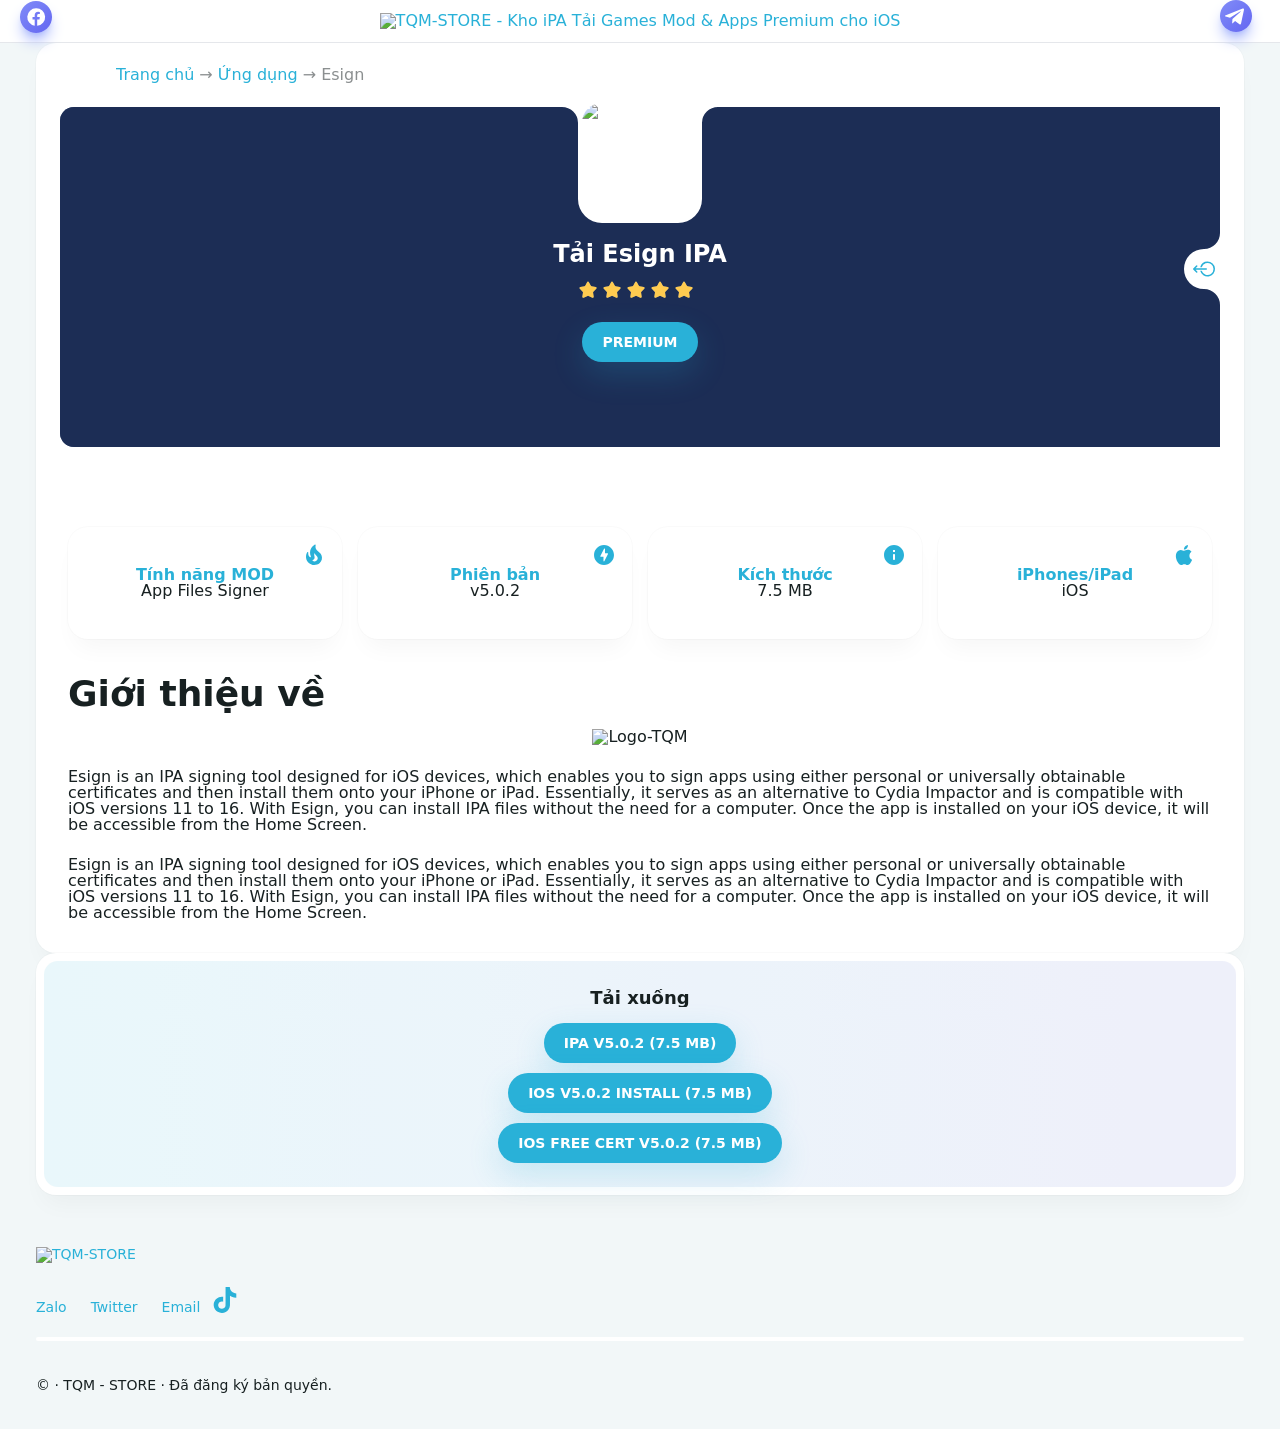
==== app.html @ a89b6ca3 "Up" ====
<!DOCTYPE html><html lang="vi" prefix="og: https://ogp.me/ns#">
<head> 

<meta name="referrer" content="no-referrer" />
<meta charset="UTF-8">
<link data-optimized="2" rel="stylesheet" href="Style.css" />
<link rel='stylesheet' id='mat-style-css' href='NAV.css' media='all' />
<meta http-equiv="X-UA-Compatible" content="IE=edge">
<meta name="viewport" content="initial-scale=1.0, maximum-scale=5.0, width=device-width">
<title>TQM-STORE / Kho iPA Tải Games Mod & Apps Premium cho iOS</title>
<meta name="description" content="TQM-STORE: Tải xuống tệp IPA và cài đặt ứng dụng premium miễn phí cho iOS, Đây là nơi bạn có thể dễ dàng tải xuống và cài đặt các ứng dụng đã sửa đổi."/>
<meta name="robots" content="follow, index"/>
<link rel="canonical" href="https://tqm-mos.net/" />
<meta property="og:locale" content="vi" />
<meta property="og:type" content="website" />
<meta property="og:title" content="TQM-STORE" />
<meta property="og:description" content="TQM-STORE: Tải xuống tệp IPA và cài đặt ứng dụng premium miễn phí cho iOS, Đây là nơi bạn có thể dễ dàng tải xuống và cài đặt các ứng dụng đã sửa đổi." />
<meta property="og:url" content="https://tqm-mos.net/" />
<meta property="og:site_name" content="TQM-STORE" />
<meta property="og:image" content="logo.png" />
<meta property="og:image:secure_url" content="logo.png" />
<meta property="og:image:width" content="300" />
<meta property="og:image:height" content="300" />
<meta property="og:image:alt" content="TQM-STOREApp" />
<meta property="og:image:type" content="image/png" />
<meta name="twitter:card" content="summary_large_image" />
<meta name="twitter:title" content="TQM-STORE" />
<meta name="twitter:description" content="TQM-STORE: Tải xuống tệp IPA và cài đặt ứng dụng premium miễn phí cho iOS, Đây là nơi bạn có thể dễ dàng tải xuống và cài đặt các ứng dụng đã sửa đổi." />
<meta name="twitter:image" content="logo.png" />
<style id='rank-math-toc-block-style-inline-css'>.wp-block-rank-math-toc-block nav ol{counter-reset:item}.wp-block-rank-math-toc-block nav ol li{display:block}.wp-block-rank-math-toc-block nav ol li:before{content:counters(item, ".") ". ";counter-increment:item}</style><style id='classic-theme-styles-inline-css'>/*! This file is auto-generated */
.wp-block-button__link{color:#fff;background-color:#32373c;border-radius:9999px;box-shadow:none;text-decoration:none;padding:calc(.667em + 2px) calc(1.333em + 2px);font-size:1.125em}.wp-block-file__button{background:#32373c;color:#fff;text-decoration:none}</style><style id='global-styles-inline-css'>:root{--wp--preset--aspect-ratio--square: 1;--wp--preset--aspect-ratio--4-3: 4/3;--wp--preset--aspect-ratio--3-4: 3/4;--wp--preset--aspect-ratio--3-2: 3/2;--wp--preset--aspect-ratio--2-3: 2/3;--wp--preset--aspect-ratio--16-9: 16/9;--wp--preset--aspect-ratio--9-16: 9/16;--wp--preset--color--black: #000000;--wp--preset--color--cyan-bluish-gray: #abb8c3;--wp--preset--color--white: #ffffff;--wp--preset--color--pale-pink: #f78da7;--wp--preset--color--vivid-red: #cf2e2e;--wp--preset--color--luminous-vivid-orange: #ff6900;--wp--preset--color--luminous-vivid-amber: #fcb900;--wp--preset--color--light-green-cyan: #7bdcb5;--wp--preset--color--vivid-green-cyan: #00d084;--wp--preset--color--pale-cyan-blue: #8ed1fc;--wp--preset--color--vivid-cyan-blue: #0693e3;--wp--preset--color--vivid-purple: #9b51e0;--wp--preset--gradient--vivid-cyan-blue-to-vivid-purple: linear-gradient(135deg,rgba(6,147,227,1) 0%,rgb(155,81,224) 100%);--wp--preset--gradient--light-green-cyan-to-vivid-green-cyan: linear-gradient(135deg,rgb(122,220,180) 0%,rgb(0,208,130) 100%);--wp--preset--gradient--luminous-vivid-amber-to-luminous-vivid-orange: linear-gradient(135deg,rgba(252,185,0,1) 0%,rgba(255,105,0,1) 100%);--wp--preset--gradient--luminous-vivid-orange-to-vivid-red: linear-gradient(135deg,rgba(255,105,0,1) 0%,rgb(207,46,46) 100%);--wp--preset--gradient--very-light-gray-to-cyan-bluish-gray: linear-gradient(135deg,rgb(238,238,238) 0%,rgb(169,184,195) 100%);--wp--preset--gradient--cool-to-warm-spectrum: linear-gradient(135deg,rgb(74,234,220) 0%,rgb(151,120,209) 20%,rgb(207,42,186) 40%,rgb(238,44,130) 60%,rgb(251,105,98) 80%,rgb(254,248,76) 100%);--wp--preset--gradient--blush-light-purple: linear-gradient(135deg,rgb(255,206,236) 0%,rgb(152,150,240) 100%);--wp--preset--gradient--blush-bordeaux: linear-gradient(135deg,rgb(254,205,165) 0%,rgb(254,45,45) 50%,rgb(107,0,62) 100%);--wp--preset--gradient--luminous-dusk: linear-gradient(135deg,rgb(255,203,112) 0%,rgb(199,81,192) 50%,rgb(65,88,208) 100%);--wp--preset--gradient--pale-ocean: linear-gradient(135deg,rgb(255,245,203) 0%,rgb(182,227,212) 50%,rgb(51,167,181) 100%);--wp--preset--gradient--electric-grass: linear-gradient(135deg,rgb(202,248,128) 0%,rgb(113,206,126) 100%);--wp--preset--gradient--midnight: linear-gradient(135deg,rgb(2,3,129) 0%,rgb(40,116,252) 100%);--wp--preset--font-size--small: 13px;--wp--preset--font-size--medium: 20px;--wp--preset--font-size--large: 36px;--wp--preset--font-size--x-large: 42px;--wp--preset--spacing--20: 0.44rem;--wp--preset--spacing--30: 0.67rem;--wp--preset--spacing--40: 1rem;--wp--preset--spacing--50: 1.5rem;--wp--preset--spacing--60: 2.25rem;--wp--preset--spacing--70: 3.38rem;--wp--preset--spacing--80: 5.06rem;--wp--preset--shadow--natural: 6px 6px 9px rgba(0, 0, 0, 0.2);--wp--preset--shadow--deep: 12px 12px 50px rgba(0, 0, 0, 0.4);--wp--preset--shadow--sharp: 6px 6px 0px rgba(0, 0, 0, 0.2);--wp--preset--shadow--outlined: 6px 6px 0px -3px rgba(255, 255, 255, 1), 6px 6px rgba(0, 0, 0, 1);--wp--preset--shadow--crisp: 6px 6px 0px rgba(0, 0, 0, 1);}:where(.is-layout-flex){gap: 0.5em;}:where(.is-layout-grid){gap: 0.5em;}body .is-layout-flex{display: flex;}.is-layout-flex{flex-wrap: wrap;align-items: center;}.is-layout-flex > :is(*, div){margin: 0;}body .is-layout-grid{display: grid;}.is-layout-grid > :is(*, div){margin: 0;}:where(.wp-block-columns.is-layout-flex){gap: 2em;}:where(.wp-block-columns.is-layout-grid){gap: 2em;}:where(.wp-block-post-template.is-layout-flex){gap: 1.25em;}:where(.wp-block-post-template.is-layout-grid){gap: 1.25em;}.has-black-color{color: var(--wp--preset--color--black) !important;}.has-cyan-bluish-gray-color{color: var(--wp--preset--color--cyan-bluish-gray) !important;}.has-white-color{color: var(--wp--preset--color--white) !important;}.has-pale-pink-color{color: var(--wp--preset--color--pale-pink) !important;}.has-vivid-red-color{color: var(--wp--preset--color--vivid-red) !important;}.has-luminous-vivid-orange-color{color: var(--wp--preset--color--luminous-vivid-orange) !important;}.has-luminous-vivid-amber-color{color: var(--wp--preset--color--luminous-vivid-amber) !important;}.has-light-green-cyan-color{color: var(--wp--preset--color--light-green-cyan) !important;}.has-vivid-green-cyan-color{color: var(--wp--preset--color--vivid-green-cyan) !important;}.has-pale-cyan-blue-color{color: var(--wp--preset--color--pale-cyan-blue) !important;}.has-vivid-cyan-blue-color{color: var(--wp--preset--color--vivid-cyan-blue) !important;}.has-vivid-purple-color{color: var(--wp--preset--color--vivid-purple) !important;}.has-black-background-color{background-color: var(--wp--preset--color--black) !important;}.has-cyan-bluish-gray-background-color{background-color: var(--wp--preset--color--cyan-bluish-gray) !important;}.has-white-background-color{background-color: var(--wp--preset--color--white) !important;}.has-pale-pink-background-color{background-color: var(--wp--preset--color--pale-pink) !important;}.has-vivid-red-background-color{background-color: var(--wp--preset--color--vivid-red) !important;}.has-luminous-vivid-orange-background-color{background-color: var(--wp--preset--color--luminous-vivid-orange) !important;}.has-luminous-vivid-amber-background-color{background-color: var(--wp--preset--color--luminous-vivid-amber) !important;}.has-light-green-cyan-background-color{background-color: var(--wp--preset--color--light-green-cyan) !important;}.has-vivid-green-cyan-background-color{background-color: var(--wp--preset--color--vivid-green-cyan) !important;}.has-pale-cyan-blue-background-color{background-color: var(--wp--preset--color--pale-cyan-blue) !important;}.has-vivid-cyan-blue-background-color{background-color: var(--wp--preset--color--vivid-cyan-blue) !important;}.has-vivid-purple-background-color{background-color: var(--wp--preset--color--vivid-purple) !important;}.has-black-border-color{border-color: var(--wp--preset--color--black) !important;}.has-cyan-bluish-gray-border-color{border-color: var(--wp--preset--color--cyan-bluish-gray) !important;}.has-white-border-color{border-color: var(--wp--preset--color--white) !important;}.has-pale-pink-border-color{border-color: var(--wp--preset--color--pale-pink) !important;}.has-vivid-red-border-color{border-color: var(--wp--preset--color--vivid-red) !important;}.has-luminous-vivid-orange-border-color{border-color: var(--wp--preset--color--luminous-vivid-orange) !important;}.has-luminous-vivid-amber-border-color{border-color: var(--wp--preset--color--luminous-vivid-amber) !important;}.has-light-green-cyan-border-color{border-color: var(--wp--preset--color--light-green-cyan) !important;}.has-vivid-green-cyan-border-color{border-color: var(--wp--preset--color--vivid-green-cyan) !important;}.has-pale-cyan-blue-border-color{border-color: var(--wp--preset--color--pale-cyan-blue) !important;}.has-vivid-cyan-blue-border-color{border-color: var(--wp--preset--color--vivid-cyan-blue) !important;}.has-vivid-purple-border-color{border-color: var(--wp--preset--color--vivid-purple) !important;}.has-vivid-cyan-blue-to-vivid-purple-gradient-background{background: var(--wp--preset--gradient--vivid-cyan-blue-to-vivid-purple) !important;}.has-light-green-cyan-to-vivid-green-cyan-gradient-background{background: var(--wp--preset--gradient--light-green-cyan-to-vivid-green-cyan) !important;}.has-luminous-vivid-amber-to-luminous-vivid-orange-gradient-background{background: var(--wp--preset--gradient--luminous-vivid-amber-to-luminous-vivid-orange) !important;}.has-luminous-vivid-orange-to-vivid-red-gradient-background{background: var(--wp--preset--gradient--luminous-vivid-orange-to-vivid-red) !important;}.has-very-light-gray-to-cyan-bluish-gray-gradient-background{background: var(--wp--preset--gradient--very-light-gray-to-cyan-bluish-gray) !important;}.has-cool-to-warm-spectrum-gradient-background{background: var(--wp--preset--gradient--cool-to-warm-spectrum) !important;}.has-blush-light-purple-gradient-background{background: var(--wp--preset--gradient--blush-light-purple) !important;}.has-blush-bordeaux-gradient-background{background: var(--wp--preset--gradient--blush-bordeaux) !important;}.has-luminous-dusk-gradient-background{background: var(--wp--preset--gradient--luminous-dusk) !important;}.has-pale-ocean-gradient-background{background: var(--wp--preset--gradient--pale-ocean) !important;}.has-electric-grass-gradient-background{background: var(--wp--preset--gradient--electric-grass) !important;}.has-midnight-gradient-background{background: var(--wp--preset--gradient--midnight) !important;}.has-small-font-size{font-size: var(--wp--preset--font-size--small) !important;}.has-medium-font-size{font-size: var(--wp--preset--font-size--medium) !important;}.has-large-font-size{font-size: var(--wp--preset--font-size--large) !important;}.has-x-large-font-size{font-size: var(--wp--preset--font-size--x-large) !important;}
:where(.wp-block-post-template.is-layout-flex){gap: 1.25em;}:where(.wp-block-post-template.is-layout-grid){gap: 1.25em;}
:where(.wp-block-columns.is-layout-flex){gap: 2em;}:where(.wp-block-columns.is-layout-grid){gap: 2em;}
:root :where(.wp-block-pullquote){font-size: 1.5em;line-height: 1.6;}</style>

<link rel="icon" href="https://tqm-mos.com/Cydia.png" sizes="32x32" />
<link rel="icon" href="https://tqm-mos.com/Cydia.png" sizes="192x192" />
<link rel="apple-touch-icon" href="https://tqm-mos.com/Cydia.png" />
<meta name="msapplication-TileImage" content="https://tqm-mos.com/Cydia.png" />
</head>
<body>

<nav class="border-b sticky top-0 z-50 w-full bg-white dark:bg-[#172b3d] dark:border-b-gray-700">
    <div class="container px-5 mx-auto flex justify-between items-center flex-wrap">
        <ul class="md:block">
                <a href="https://www.facebook.com/@quangminhios/" class="nav-link">
                    <div class="icon">
                        <svg width="40" height="40" aria-hidden="true" focusable="false" data-prefix="fas" data-icon="facebook" role="img" viewBox="0 0 40 40" xmlns="http://www.w3.org/2000/svg">
                                    <path fill="currentColor" d="M20,9.06a11,11,0,0,0-1.64,21.86V23H15.64V20.08h2.72V18.16c0-3.19,1.55-4.59,4.2-4.59a15.36,15.36,0,0,1,2.25.14v2.52H23c-1.13,0-1.52,1.07-1.52,2.27v1.58h3.29L24.34,23H21.49v8A11,11,0,0,0,20,9.06Z"></path></svg>
            </div></a>
                     </li>
                    </ul>
        <div class="logo py-3">
            <a href="index.html" aria-label="TQM-STORE - Kho iPA Tải Games Mod & Apps Premium cho iOS">
            <img src="https://tqm-mos.com/logo.png" alt="TQM-STORE - Kho iPA Tải Games Mod & Apps Premium cho iOS" class="h-[40px] w-[164px] sm:h-[45px] sm:w-[184px] md:h-[50px] md:w-[205px] light-logo">
            <img src="https://tqm-mos.com/logo.png" alt="TQM-STORE - Kho iPA Tải Games Mod & Apps Premium cho iOS" class="h-[40px] w-[164px] sm:h-[45px] sm:w-[184px] md:h-[50px] md:w-[205px] dark-logo hidden">
            </a>
        </div>
        <ul class="md:block">
                <a href="https://t.me/quangminhios0868388373" class="nav-link">
                    <div class="icon">
                        <svg width="45" height="45" aria-hidden="true" focusable="false" data-prefix="fas" data-icon="Telegram" role="img" viewBox="0 0 40 40" xmlns="http://www.w3.org/2000/svg">
                                    <path fill="currentColor" d="M15.17,28.74l.37-5.58L25.67,14c.45-.4-.09-.6-.69-.25l-12.5,7.9L7.07,20c-1.16-.33-1.18-1.13.26-1.71L28.4,10.13c1-.44,1.89.24,1.52,1.72l-3.6,16.89c-.25,1.2-1,1.49-2,.94l-5.47-4-2.62,2.55a1.38,1.38,0,0,1-1.1.55"></path>
</svg>
            </div></a>
                     </li>
                    </ul>
    </div>
</nav>

<div class="wrp fullview-content">
<article class="section f-app">
<div class="block f-app-main">
<div class="f-app-main-head">
<div class="share-drop dropdown">
<div class="dropdown-menu share-drop-box" style="display:none;"><div class="share-list"></div></div></div>


<div class="f-app-breadcrumbs">
<div class="f-app-breadcrumbs-in">
<a href="index">Trang chủ</a>  →  <a href="Application">Ứng dụng</a>  →  <a href="Esign"></a>Esign</div></div></script></div>

<div class="f-app-view-over">
<div class="f-app-view">
<div class="f-app-view-list"><div class="f-app-view-intro">
<div class="f-app-view-img">
<figure>
<img data-lazyloaded="1" src="[data-uri]" data-src="https://tweakhome.app/wp-content/uploads/2023/03/esign-1.webp" width="116" height="116" alt="TQM-LOGO" loading="lazy"></figure>
<svg xmlns="http://www.w3.org/2000/svg" viewBox="0 0 176 120" width="176" height="120">
<path fill="currentColor" d="M0,0V4H10A16,16,0,0,1,26,19.74V96a24,24,0,0,0,24,24h76a24,24,0,0,0,24-24V19.74A16,16,0,0,1,166,4h10V0Z"></path>
</svg></div>

<h1 class="f-app-title">Tải Esign IPA</h1>
<div class="f-app-view-rate">
<div class="rate-star">
<div id="rating-layer" data-post_id="9370" data-rated="false">
<div class="rating"><ul class="unit-rating"><li class="current-rating" style="width:100%;">100%</li><li>
<a href="#" title="Useless" class="r1-unit" onclick="doRate('1', '9370'); return false;">1</a></li><li>
<a href="#" title="Poor" class="r2-unit" onclick="doRate('2', '9370'); return false;">2</a></li><li>
<a href="#" title="Fair" class="r3-unit" onclick="doRate('3', '9370'); return false;">3</a></li><li>
<a href="#" title="Good" class="r4-unit" onclick="doRate('4', '9370'); return false;">4</a></li><li>
<a href="#" title="Excellent" class="r5-unit" onclick="doRate('5', '9370'); return false;">5</a></li></ul></div></div></div>
</div>


<div class="f-app-view-dw">
<a class="btn blue-style anchor" href="#download-now">Premium</a></div><div class="f-app-view-intro-bg">
<img data-lazyloaded="1" src="[data-uri]" data-src="https://tweakhome.app/wp-content/uploads/2023/03/esign-1.webp" width="116" height="116" alt="TQM-Background" loading="lazy"></div>
<svg class="intro-scroll" xmlns="http://www.w3.org/2000/svg" viewBox="0 0 36 72" width="36" height="72" style="display:none;">
<path fill="#fff" d="M31.31,11.3A15.88,15.88,0,0,1,20,16h0a20,20,0,0,0,0,40h0A16,16,0,0,1,36,72V56h0V0A15.88,15.88,0,0,1,31.31,11.3Z"></path>
<path class="intro-scroll-arrow" fill="currentColor" d="M12.75,32.25a.75.75,0,0,0-.53.22l-3,3a.75.75,0,0,0,0,1.06l3,3a.75.75,0,0,0,1.06-1.06l-1.72-1.72H22.25a.75.75,0,0,0,0-1.5H11.56l1.72-1.72a.75.75,0,0,0-.53-1.28"></path>
<path fill="currentColor" d="M23.5,28.5a7.53,7.53,0,0,0-7.29,5.75h1.55a6,6,0,1,1,0,3.5H16.21A7.5,7.5,0,1,0,23.5,28.5"></path>
</svg>

</div></div></div></div>

<div class="f-app-main-text"><div style="margin: 1.5rem 0;" class="advertisement"></div>

<div class="f-app-meta">
<div class="grid-list grid4">
<div class="b-grid">
<div class="block">

<i class="f-app-meta-icon c-blue">
<svg width="24" height="24">
<use xlink:href="#i__hot"></use>
</svg>
</i>
<span class="fw-b c-blue">Tính năng MOD</span>
<span class="f-app-meta-data">App Files Signer</span></div></div><div class="b-grid"><div class="block">
<i class="f-app-meta-icon c-blue">
<svg width="24" height="24">
<use xlink:href="#i__vers"></use>
</svg>
</i>
<span class="fw-b c-blue">Phiên bản</span>
<span class="f-app-meta-data">v5.0.2</span></div></div><div class="b-grid"><div class="block">
<i class="f-app-meta-icon c-blue">
<svg width="24" height="24">
<use xlink:href="#i__info"></use>
</svg>
</i>
<span class="fw-b c-blue">Kích thước</span>
<span class="f-app-meta-data">7.5 MB</span></div></div><div class="b-grid"><div class="block">
<i class="f-app-meta-icon c-blue">
<svg width="24" height="24">
<use xlink:href="#i__apple"></use>
</svg>
</i>
<span class="fw-b c-blue">iPhones/iPad</span>
<span class="f-app-meta-data">iOS</span></div></div></div></div>

<br><br><h2 id="tweaked-apps" class="wp-block-heading">Giới thiệu về</h2>

<p style="text-align: center;"><img data-lazyloaded="1" src="[data-uri]" fetchpriority="high" decoding="async" class="aligncenter size-full wp-image-35222" data-src="https://tweakhome.app/wp-content/uploads/2023/03/esign-app-ipa.webp" alt="Logo-TQM" width="722" height="722" data-sizes="(max-width: 722px) 100vw, 722px" /></p>


<p>Esign is an IPA signing tool designed for iOS devices, which enables you to sign apps using either personal or universally obtainable certificates and then install them onto your iPhone or iPad. Essentially, it serves as an alternative to Cydia Impactor and is compatible with iOS versions 11 to 16. With Esign, you can install IPA files without the need for a computer. Once the app is installed on your iOS device, it will be accessible from the Home Screen.</p>

<p>Esign is an IPA signing tool designed for iOS devices, which enables you to sign apps using either personal or universally obtainable certificates and then install them onto your iPhone or iPad. Essentially, it serves as an alternative to Cydia Impactor and is compatible with iOS versions 11 to 16. With Esign, you can install IPA files without the need for a computer. Once the app is installed on your iOS device, it will be accessible from the Home Screen.</p>

 </div>
</div>


<div class="f-app-download" id="download-now"><div class="grid-list "><div class="b-grid"><div class="block f-app-dw">
<span class="muted"></span>
<div class="attachment-name">Tải xuống</div>

<!--Go--><a class="btn btn-block attachment-link" href="https://tweakhome.app/esign-signing-ipa/download/0/" rel="nofollow">
IPA v5.0.2 (<span itemprop="fileSize">7.5 MB</span>)
</a><!--End-->

<a class="btn btn-block attachment-link" href="https://tweakhome.app/esign-signing-ipa/download/1/" rel="nofollow">
iOS v5.0.2 install (<span itemprop="fileSize">7.5 MB</span>)
</a>
<a class="btn btn-block attachment-link" href="https://tweakhome.app/esign-signing-ipa/download/2/" rel="nofollow">
iOS Free CERT v5.0.2 (<span itemprop="fileSize">7.5 MB</span>)
</a>

</div></div></div></div>

 <script type="litespeed/javascript">const commentForm=document.getElementById('commentform');if(commentform){commentform.removeAttribute('novalidate')}</script> </article></div>

<footer class="footer">
<div class="wrp">
<div class="foot-social">
<div class="f-social-links">
<a rel="noopener nofollow" target="_blank" href="https://www.facebook.com/@quangminhios/">
<img src="https://tqm-mos.com/Cydia.png" alt="TQM-STORE" style="width:50px;height:50px;">
</a></div></div>

<nav class="f-menu">
<a href="https://zalo.me/0868388373/">Zalo</a>
<a href="https://x.com/ahminhdz/">Twitter</a>
<a href="https://www.facebook.com/@quangminhios/">Email</a>
</nav>

<div class="foot-social">
<div class="f-social-links">

<a rel="noopener nofollow" target="_blank" href="https://www.tiktok.com/@thudungminh?_t=8qnWIda2qQb&_r=1" aria-label="TikTok">
<svg width="24" height="24" viewBox="0 0 32 32" xmlns="http://www.w3.org/2000/svg" aria-hidden="true" focusable="false">
<path d="M16.708 0.027c1.745-0.027 3.48-0.011 5.213-0.027 0.105 2.041 0.839 4.12 2.333 5.563 1.491 1.479 3.6 2.156 5.652 2.385v5.369c-1.923-0.063-3.855-0.463-5.6-1.291-0.76-0.344-1.468-0.787-2.161-1.24-0.009 3.896 0.016 7.787-0.025 11.667-0.104 1.864-0.719 3.719-1.803 5.255-1.744 2.557-4.771 4.224-7.88 4.276-1.907 0.109-3.812-0.411-5.437-1.369-2.693-1.588-4.588-4.495-4.864-7.615-0.032-0.667-0.043-1.333-0.016-1.984 0.24-2.537 1.495-4.964 3.443-6.615 2.208-1.923 5.301-2.839 8.197-2.297 0.027 1.975-0.052 3.948-0.052 5.923-1.323-0.428-2.869-0.308-4.025 0.495-0.844 0.547-1.485 1.385-1.819 2.333-0.276 0.676-0.197 1.427-0.181 2.145 0.317 2.188 2.421 4.027 4.667 3.828 1.489-0.016 2.916-0.88 3.692-2.145 0.251-0.443 0.532-0.896 0.547-1.417 0.131-2.385 0.079-4.76 0.095-7.145 0.011-5.375-0.016-10.735 0.025-16.093z"></path>
</svg>
</a></div></div>

<div class="foot-sep"></div>
<div class="foot-second">
<div class="copyright">© ‧ TQM - STORE ‧ Đã đăng ký bản quyền.</div></div></div></footer>
<svg aria-hidden="true" style="display:none;" version="1.1" xmlns="http://www.w3.org/2000/svg" xmlns:xlink="http://www.w3.org/1999/xlink">

<defs>
<symbol id="i__search" viewBox="0 0 24 24">
<path fill="currentColor" d="M10.25,4.5a5.76,5.76,0,0,1,4.15,9.74.61.61,0,0,0-.16.16,5.75,5.75,0,1,1-4-9.9m0-1.5a7.25,7.25,0,1,0,4.56,12.88l4.9,4.9a.75.75,0,0,0,1.08-1.05h0l-4.91-4.9A7.25,7.25,0,0,0,10.25,3"></path>
</symbol>
<symbol id="i__carrot" viewBox="0 0 16 16">
<path fill="currentColor" d="M13.12,6.33a.75.75,0,0,0-1-.21h0L8,8.84,3.92,6.12a.76.76,0,0,0-1,.21.74.74,0,0,0,.21,1h0l4.43,3a.68.68,0,0,0,.48.12.68.68,0,0,0,.48-.12l4.44-2.95a.76.76,0,0,0,.21-1h0"></path>
</symbol>
<symbol id="i__scrollup" viewBox="0 0 24 24">
<path fill="currentColor" d="M11.74,3a.74.74,0,0,0-.52.22l-7,7A.76.76,0,0,0,4,11a.77.77,0,0,0,.54.54.76.76,0,0,0,.73-.21L11,5.56V20.25a.77.77,0,0,0,.37.66.74.74,0,0,0,.76,0,.77.77,0,0,0,.37-.66V5.56l5.72,5.72a.76.76,0,0,0,.73.21.77.77,0,0,0,.54-.54.76.76,0,0,0-.21-.73l-7-7A.77.77,0,0,0,11.74,3Z"></path>
</symbol>
<symbol id="i__close" viewBox="0 0 24 24">
<path fill="currentColor" d="M19.74,3.49a.74.74,0,0,0-.52.23L12,10.94,4.78,3.72a.75.75,0,0,0-1.07,1h0L10.94,12,3.72,19.22a.75.75,0,0,0,1,1.07h0L12,13.06l7.22,7.22a.75.75,0,1,0,1.07-1.05h0L13.06,12l7.22-7.22a.75.75,0,0,0-.54-1.29"></path>
</symbol>
<symbol id="i__share" viewBox="0 0 24 24">
<path fill="currentColor" d="M18,16a2,2,0,1,1-2,2,2,2,0,0,1,2-2h0M6,10a2,2,0,1,1-2,2,2,2,0,0,1,2-2H6M18,4a2,2,0,1,1-2,2,2,2,0,0,1,2-2h0m0-1.5A3.52,3.52,0,0,0,14.5,6a3.4,3.4,0,0,0,.17.83l-6,3A3.45,3.45,0,0,0,6,8.5a3.5,3.5,0,0,0,0,7,3.41,3.41,0,0,0,2.67-1.33l6,3a3.4,3.4,0,0,0-.17.83A3.5,3.5,0,1,0,18,14.5a3.41,3.41,0,0,0-2.67,1.33l-6-3A3.4,3.4,0,0,0,9.5,12a3.4,3.4,0,0,0-.17-.83l6-3A3.45,3.45,0,0,0,18,9.5a3.5,3.5,0,0,0,0-7"></path>
</symbol>
<symbol id="i__infocom" viewBox="0 0 24 24">
<path fill="currentColor" d="M12,15.5a1,1,0,1,0,1,1,1,1,0,0,0-1-1m0-9a.75.75,0,0,0-.74.76h0v6a.75.75,0,0,0,1.5,0v-6A.75.75,0,0,0,12,6.49h0m0-3A8.5,8.5,0,1,1,7.87,19.43a.75.75,0,0,0-.57-.07l-3.69,1,1-3.69a.72.72,0,0,0-.07-.57A8.5,8.5,0,0,1,12,3.5M12,2A9.93,9.93,0,0,0,3.13,16.53L2.05,20.41A1.27,1.27,0,0,0,3.59,22l3.88-1.08A10,10,0,1,0,12,2"></path>
</symbol>
<symbol id="i__back" viewBox="0 0 48 20">
<path fill="currentColor" d="M46.27,9.24a1,1,0,0,0-1.41.1A10.71,10.71,0,0,1,36.78,13h-.16a10.78,10.78,0,0,1-8.1-3.66A12.83,12.83,0,0,0,18.85,5C14.94,5,10.73,7.42,6,12.4V5A1,1,0,0,0,4,5V15a1,1,0,0,0,1,1H15a1,1,0,0,0,0-2H7.24c4.42-4.71,8.22-7,11.62-7A10.71,10.71,0,0,1,27,10.66,12.81,12.81,0,0,0,36.61,15h.18a12.7,12.7,0,0,0,9.58-4.35A1,1,0,0,0,46.27,9.24Z"></path>
</symbol>
<symbol id="i__copyright" viewBox="0 0 24 24">
<path fill="currentColor" d="M12,6a6,6,0,1,0,4.79,9.6,1,1,0,0,0-1.6-1.2,4,4,0,1,1-.8-5.6,4.33,4.33,0,0,1,.8.8,1,1,0,0,0,1.6-1.2A6,6,0,0,0,12,6m0-2.5A8.5,8.5,0,1,1,3.5,12,8.51,8.51,0,0,1,12,3.5h0M12,2A10,10,0,1,0,22,12,10,10,0,0,0,12,2"></path>
</symbol>
<symbol id="i__android" viewBox="0 0 24 24">
<path fill="currentColor" d="M7.2,16.8a.8.8,0,0,0,.8.8h.8v2.8a1.2,1.2,0,0,0,2.4,0V17.6h1.6v2.8a1.2,1.2,0,0,0,2.4,0h0V17.6H16a.8.8,0,0,0,.8-.8h0v-8H7.2Zm-2-8A1.2,1.2,0,0,0,4,10H4v5.6a1.2,1.2,0,0,0,2.4,0h0V10A1.2,1.2,0,0,0,5.2,8.8Zm13.6,0A1.2,1.2,0,0,0,17.6,10v5.6a1.2,1.2,0,0,0,2.4,0V10a1.2,1.2,0,0,0-1.2-1.2Zm-4-4.67,1-1a.41.41,0,0,0,0-.57h0a.39.39,0,0,0-.56,0h0L14.11,3.7A4.68,4.68,0,0,0,12,3.2a4.76,4.76,0,0,0-2.13.5L8.68,2.52a.4.4,0,0,0-.57,0h0a.41.41,0,0,0,0,.57h0l1.05,1A4.78,4.78,0,0,0,7.2,8h9.6A4.76,4.76,0,0,0,14.82,4.13ZM10.4,6.4H9.6V5.6h.8Zm4,0h-.8V5.6h.8Z">
</path>
</symbol>
<symbol id="i__download" viewBox="0 0 24 24">
<path fill="currentColor" d="M12,7.49a.75.75,0,0,0-.74.76h0v5.69L9.53,12.22a.75.75,0,1,0-1.07,1h0l3,3a.75.75,0,0,0,1.06,0l3-3a.75.75,0,1,0-1-1.07h0l-1.72,1.72V8.25A.75.75,0,0,0,12,7.49h0m0-4A8.5,8.5,0,1,1,3.5,12,8.51,8.51,0,0,1,12,3.5h0M12,2A10,10,0,1,0,22,12,10,10,0,0,0,12,2"></path>
</symbol>
<symbol id="i__age" viewBox="0 0 24 24">
<path fill="currentColor" d="M6,15.5H18a.47.47,0,0,1,.49.47v.78a3,3,0,0,1-1.88,2.72,10,10,0,0,1-4.62,1,10,10,0,0,1-4.62-1A3,3,0,0,1,5.5,16.75V16A.47.47,0,0,1,6,15.5H6M6,14a2,2,0,0,0-2,2v.76a4.67,4.67,0,0,0,2.65,4A11.32,11.32,0,0,0,12,22a11.29,11.29,0,0,0,5.35-1.22,4.84,4.84,0,0,0,2.53-3.28H20V16a2,2,0,0,0-2-2ZM12,3.5A3.5,3.5,0,1,1,8.5,7,3.5,3.5,0,0,1,12,3.5h0M12,2a5,5,0,1,0,5,5,5,5,0,0,0-5-5"></path>
</symbol>
<symbol id="i__whatsapp" viewBox="0 0 40 40">
<path fill="currentColor" d="M9,31l1.55-5.65a11,11,0,1,1,4.26,4.13Zm16.19-8.74L25,22.18c-.27-.13-1.62-.79-1.87-.88s-.43-.14-.62.13a13.32,13.32,0,0,1-.86,1.07c-.16.18-.32.2-.6.07l-.18-.08a7.33,7.33,0,0,1-2-1.27,8.15,8.15,0,0,1-1.52-1.89c-.16-.27,0-.42.12-.56s.17-.2.27-.3l.14-.17a1.47,1.47,0,0,0,.24-.37l0-.08a.51.51,0,0,0,0-.48c-.19-.45-.38-.9-.56-1.35l-.28-.68c-.2-.46-.4-.46-.56-.46h-.58a1,1,0,0,0-.73.34l-.06.06a3,3,0,0,0-.9,2.21,5.23,5.23,0,0,0,1.12,2.81h0l.05.07a12,12,0,0,0,4.62,4.05,14,14,0,0,0,1.57.57,3.7,3.7,0,0,0,1.72.11A2.84,2.84,0,0,0,25.4,23.8a2.23,2.23,0,0,0,.16-1.3.8.8,0,0,0-.38-.24Z"></path>
</symbol>
<symbol id="i__twitter" viewBox="0 0 40 40">
<path fill="currentColor" d="M31,13.15a9,9,0,0,1-2.59.72,4.58,4.58,0,0,0,2-2.53,8.88,8.88,0,0,1-2.87,1.11A4.43,4.43,0,0,0,24.23,11a4.55,4.55,0,0,0-4.51,4.59,5.17,5.17,0,0,0,.11,1,12.73,12.73,0,0,1-9.3-4.8A4.66,4.66,0,0,0,11.93,18a4.39,4.39,0,0,1-2-.57v.06A4.57,4.57,0,0,0,13.51,22a4.54,4.54,0,0,1-2,.08,4.5,4.5,0,0,0,4.21,3.18A8.9,8.9,0,0,1,9,27.11a12.61,12.61,0,0,0,6.92,2.06c8.3,0,12.84-7,12.84-13,0-.2,0-.4,0-.6A9.22,9.22,0,0,0,31,13.15Z"></path>
</symbol>
<symbol id="i__telegram" viewBox="0 0 40 40">
<path fill="currentColor" d="M15.17,28.74l.37-5.58L25.67,14c.45-.4-.09-.6-.69-.25l-12.5,7.9L7.07,20c-1.16-.33-1.18-1.13.26-1.71L28.4,10.13c1-.44,1.89.24,1.52,1.72l-3.6,16.89c-.25,1.2-1,1.49-2,.94l-5.47-4-2.62,2.55a1.38,1.38,0,0,1-1.1.55"></path>
</symbol>
<symbol id="i__facebook" viewBox="0 0 40 40">
<path fill="currentColor" d="M20,9.06a11,11,0,0,0-1.64,21.86V23H15.64V20.08h2.72V18.16c0-3.19,1.55-4.59,4.2-4.59a15.36,15.36,0,0,1,2.25.14v2.52H23c-1.13,0-1.52,1.07-1.52,2.27v1.58h3.29L24.34,23H21.49v8A11,11,0,0,0,20,9.06Z"></path>
</symbol>
<symbol id="i__arrow-left" viewBox="0 0 24 24">
<path fill="currentColor" d="M6.76,6a.76.76,0,0,1,.75.75.73.73,0,0,1-.23.54L3.56,11H22.25a.75.75,0,0,1,0,1.5H3.56l3.72,3.72a.75.75,0,1,1-1,1.11l0,0-5-5a.75.75,0,0,1,0-1.06l5-5A.74.74,0,0,1,6.76,6"></path>
</symbol>
<symbol id="i__arrow-right" viewBox="0 0 24 24">
<path fill="currentColor" d="M17.24,6a.76.76,0,0,0-.75.75.73.73,0,0,0,.23.54L20.44,11H1.75a.75.75,0,0,0,0,1.5H20.44l-3.72,3.72a.75.75,0,0,0,1,1.11l.05,0,5-5a.75.75,0,0,0,0-1.06l-5-5A.74.74,0,0,0,17.24,6"></path>
</symbol>
<symbol id="i__more" viewBox="0 0 24 24">
<circle fill="currentColor" cx="12" cy="5" r="2"></circle>
<circle fill="currentColor" cx="12" cy="12" r="2"></circle>
<circle fill="currentColor" cx="12" cy="19" r="2"></circle>
</symbol>
<symbol id="i__cat-action" viewBox="0 0 24 24">
<path fill="currentColor" d="M5.06,8h.32A1.56,1.56,0,0,1,6,8.19l1,.63L5.28,10.16a.76.76,0,0,0-.08,1.06.75.75,0,0,0,1,.11l2.46-2L10.45,8.3a1.74,1.74,0,0,1,2.3.46l3.34,4.47a2.72,2.72,0,0,1-.6,3.61,0,0,0,0,1,0,0l-3.33,2.88h0a3.45,3.45,0,0,1-4.82-.5h0L3.82,15a2.72,2.72,0,0,1-.59-2.16l.56-3.64A1.43,1.43,0,0,1,4.75,8,1.73,1.73,0,0,1,5.06,8m.18-1.5a2.58,2.58,0,0,0-1,.15A2.94,2.94,0,0,0,2.3,9l-.56,3.64a4.24,4.24,0,0,0,.92,3.34l3.5,4.27a5,5,0,0,0,6.92.71l0,0L16.45,18h0a4.25,4.25,0,0,0,.93-5.58l0,0L14,7.86A3.26,3.26,0,0,0,9.68,7l-1.42.85-1.48-1h0a2.93,2.93,0,0,0-1.22-.43,1.72,1.72,0,0,0-.32,0m6-4.48a.73.73,0,0,0-.72.77.59.59,0,0,0,0,.23,3.77,3.77,0,0,0,1.34,1.69A5.25,5.25,0,0,0,16,5.2a3.85,3.85,0,0,0,.17,1.39c.45,1.28,1.71,2.68,4.25,3.62A6.72,6.72,0,0,0,20,11.92a5.27,5.27,0,0,0,1.22,4.36.75.75,0,0,0,1.07-1.05h0a3.92,3.92,0,0,1-.79-3.15A9.74,9.74,0,0,1,22,10a.75.75,0,0,0-.44-1h0c-2.72-.83-3.59-2-3.92-2.94a2.58,2.58,0,0,1-.09-1.6.75.75,0,0,0-.47-1,.66.66,0,0,0-.48,0c-2.09.7-3.16.33-3.77-.1A2,2,0,0,1,12,2.51.73.73,0,0,0,11.22,2"></path>
</symbol>
<symbol id="i__cat-arcade" viewBox="0 0 24 24">
<path fill="currentColor" d="M2.5,15.3l7,3.56a5.6,5.6,0,0,0,5.06,0l7-3.53v2.35l-7.64,3.85a4.11,4.11,0,0,1-3.71,0L2.5,17.65ZM7.25,13c-.69,0-1.25.34-1.25.75s.56.75,1.25.75,1.25-.34,1.25-.75S7.94,13,7.25,13m4-3.3v3.55a.75.75,0,0,0,1.5,0V9.7a4.12,4.12,0,0,1,1.1.27l7.44,3.8-7.43,3.76a4.06,4.06,0,0,1-3.7,0l-7.44-3.8L10.15,10a3.76,3.76,0,0,1,1.1-.26M12,2.5A1.41,1.41,0,0,1,13.13,3a1.66,1.66,0,0,1,0,2.1,1.39,1.39,0,0,1-1.08.44H12a1.39,1.39,0,0,1-1.08-.44,1.66,1.66,0,0,1,0-2.1A1.41,1.41,0,0,1,12,2.5M12,1A3,3,0,0,0,9.75,2,3.09,3.09,0,0,0,9,4a3.09,3.09,0,0,0,.75,2.05,2.9,2.9,0,0,0,1.5.8V8.1a5.53,5.53,0,0,0-1.78.52L1.71,12.55a1.19,1.19,0,0,0-.61.81.76.76,0,0,0-.1.39V17.8a1.32,1.32,0,0,0,.71,1.12l7.76,3.94a5.59,5.59,0,0,0,5.07,0L22.3,19A1.35,1.35,0,0,0,23,17.75a.28.28,0,0,0,0-.09V13.75a.73.73,0,0,0-.12-.41,1.22,1.22,0,0,0-.58-.75l-7.77-4a5.53,5.53,0,0,0-1.78-.52V6.84a2.76,2.76,0,0,0,1.5-.8A3,3,0,0,0,15,4a3.09,3.09,0,0,0-.75-2A3,3,0,0,0,12,1"></path>
</symbol>
<symbol id="i__cat-cards" viewBox="0 0 24 24">
<path fill="currentColor" d="M9.25,6.5a1.29,1.29,0,0,0-.89.36C7.25,7.92,5.5,9.8,5.5,11.17a2,2,0,0,0,2,2,1.93,1.93,0,0,0,1-.28l-1,1.5a.45.45,0,0,0,.28.58A.63.63,0,0,0,8,15h2.5a.46.46,0,0,0,.49-.42.44.44,0,0,0,0-.2l-1-1.49a2,2,0,0,0,1,.29,2,2,0,0,0,2-2c0-1.37-1.75-3.26-2.86-4.32a1.29,1.29,0,0,0-.89-.36M16,6l3.38.88a1.5,1.5,0,0,1,1.07,1.83h0L17.64,19.38A1.49,1.49,0,0,1,16.2,20.5a1.58,1.58,0,0,1-.38-.05l-3.65-.95H13a3,3,0,0,0,3-3ZM5.5,4H13a1.5,1.5,0,0,1,1.5,1.5v11A1.5,1.5,0,0,1,13,18H5.5A1.5,1.5,0,0,1,4,16.5V5.5A1.5,1.5,0,0,1,5.5,4m0-1.5a3,3,0,0,0-3,3v11a3,3,0,0,0,3,3H7.17A2.92,2.92,0,0,0,8.23,20l7.2,1.88a3,3,0,0,0,3.66-2.14L21.9,9.11a3,3,0,0,0-2.14-3.66h0l-3.95-1A3,3,0,0,0,13,2.5Z"></path>
</symbol>
<symbol id="i__cat-casual" viewBox="0 0 24 24">
<path fill="currentColor" d="M6.79,12a1.75,1.75,0,1,0,1.75,1.75A1.75,1.75,0,0,0,6.79,12h0m0-2a3.67,3.67,0,0,1,2,.58l0,0,0,0h0l0,0h0l10.9,7.19a1.5,1.5,0,0,1,.46,2.07,1.48,1.48,0,0,1-1.66.64L5.86,17.39l-.07,0a3.75,3.75,0,0,1,1-7.37m0-1.5a5.22,5.22,0,0,0-1.6,10.21,1.23,1.23,0,0,0,.26.12L18.2,22a3,3,0,0,0,2.39-5.42L9.7,9.41h0l0,0h0l-.1-.06a.62.62,0,0,0-.22-.1A5.19,5.19,0,0,0,6.75,8.5m10.37-5a3.38,3.38,0,1,1-3.37,3.38A3.38,3.38,0,0,1,17.12,3.5h0m0-1.5A4.88,4.88,0,1,0,22,6.88,4.87,4.87,0,0,0,17.12,2"></path>
</symbol>
<symbol id="i__cat-connect" viewBox="0 0 24 24">
<path fill="currentColor" d="M12,17a2,2,0,1,0,2,2,2,2,0,0,0-2-2m-.09-4.53a6.43,6.43,0,0,0-4.56,1.89.75.75,0,0,0,0,1.06.75.75,0,0,0,1.06,0h0a4.93,4.93,0,0,1,7,0l0,0a.75.75,0,0,0,1.06,0,.76.76,0,0,0,0-1.06h0a6.45,6.45,0,0,0-4.56-1.89m0-4.46A10.9,10.9,0,0,0,4.19,11.2a.75.75,0,0,0,0,1.06.74.74,0,0,0,1.06,0,9.39,9.39,0,0,1,13.28,0h0a.75.75,0,0,0,1.06,0,.73.73,0,0,0,.21-.35.74.74,0,0,0-.21-.73A10.92,10.92,0,0,0,11.9,8m0-4.46A15.32,15.32,0,0,0,1,8.05a.75.75,0,0,0,1,1.07h0a13.85,13.85,0,0,1,19.59,0l0,0a.75.75,0,0,0,1.06,0,.75.75,0,0,0,0-1.06l0,0a15.28,15.28,0,0,0-10.86-4.5"></path>
</symbol>
<symbol id="i__cat-enterteiment" viewBox="0 0 24 24">
<path fill="currentColor" d="M14.29,13.83a6.46,6.46,0,0,1,1.59,5.7,8.22,8.22,0,0,1-6.87.4A29.6,29.6,0,0,0,13,14h.27a3.38,3.38,0,0,0,1-.17m2.21-3a12.14,12.14,0,0,1,3.95,1.65,8.39,8.39,0,0,1-2.92,5.9,8,8,0,0,0-2-5.4,3.23,3.23,0,0,0,.93-2.16m-6.49,0A3.31,3.31,0,0,0,10.82,13a3,3,0,0,0,.7.57,28.2,28.2,0,0,1-3.9,5.72,8.47,8.47,0,0,1-3.7-4.73A10,10,0,0,1,10,10.85M13.25,9a1.75,1.75,0,0,1,0,3.5,2.07,2.07,0,0,1-.35,0,.72.72,0,0,0-.32-.08,1.38,1.38,0,0,1-.64-.42,1.81,1.81,0,0,1-.44-1.22,1.66,1.66,0,0,1,.07-.49.61.61,0,0,0,.07-.24,1.66,1.66,0,0,1,.3-.49A1.61,1.61,0,0,1,13.25,9M16.4,4.76a8.42,8.42,0,0,1,4,6,14.08,14.08,0,0,0-4.25-1.54,3.24,3.24,0,0,0-.75-.94,10.56,10.56,0,0,0,1-3.55m-8.79,0A4.45,4.45,0,0,1,9.77,6.55a8.78,8.78,0,0,1,1,2,3,3,0,0,0-.43.68,12.32,12.32,0,0,0-6.77,3.36c0-.21-.06-.41-.06-.63a8.45,8.45,0,0,1,4.1-7.25M12,3.5a8.59,8.59,0,0,1,3,.56,9.13,9.13,0,0,1-.9,3.55,3.22,3.22,0,0,0-.81-.11A3.58,3.58,0,0,0,12,7.71a10.76,10.76,0,0,0-1-2A6.78,6.78,0,0,0,9.34,4,8.37,8.37,0,0,1,12,3.5M12,2A9.93,9.93,0,0,0,7.45,3.14a.78.78,0,0,0-.5.27A10,10,0,0,0,2,12a10,10,0,0,0,.31,2.37.78.78,0,0,0,.16.51,10,10,0,0,0,4.65,5.79.77.77,0,0,0,.61.34A9.91,9.91,0,0,0,21,16.41a9.78,9.78,0,0,0,1-4.05A.63.63,0,0,0,22,12a10,10,0,0,0-5.73-9,.72.72,0,0,0-.36-.2A9.87,9.87,0,0,0,12,2"></path>
</symbol>
<symbol id="i__cat-media" viewBox="0 0 24 24">
<path fill="currentColor" d="M5.72,3.53a.8.8,0,0,1,.4.11L20,11.34a.73.73,0,0,1,.34,1,.7.7,0,0,1-.34.34l-13.9,7.7A.72.72,0,0,1,5,19.7V4.3a.76.76,0,0,1,.36-.67.75.75,0,0,1,.36-.1m0-1.48A2.29,2.29,0,0,0,3.5,4.3V19.7a2.28,2.28,0,0,0,2.31,2.24,2.32,2.32,0,0,0,1-.27L20.74,14a2.28,2.28,0,0,0,0-3.94L6.84,2.33A2.27,2.27,0,0,0,5.7,2.05"></path>
</symbol>
<symbol id="i__cat-pers" viewBox="0 0 24 24">
<path fill="currentColor" d="M18,13,17,14l1.47,1.47-.22.21a.75.75,0,0,0,1.05,1.08h0l.22-.22.51.51a.24.24,0,0,1,0,.34l0,0L17.43,20a.24.24,0,0,1-.34,0l0,0-3-3L13,18l3,3a1.76,1.76,0,0,0,2.48,0l2.58-2.58a1.76,1.76,0,0,0,0-2.48l-1-1a.61.61,0,0,0-.16-.16ZM14.55,6.62l2.83,2.83-9,9a.3.3,0,0,1-.11.06l-3.9,1.12,1.11-3.9a.24.24,0,0,1,.06-.11ZM18,4a2,2,0,0,1,1.41,3.41l-1,1L15.62,5.56l1-1A2,2,0,0,1,18,4M6.84,4A.26.26,0,0,1,7,4.07l.43.43-.22.21a.75.75,0,0,0,1,1.08h0l.22-.22.94.94-.22.21a.75.75,0,0,0,1,1.08h0l.22-.22.49.49L8.05,11l-4-4a.25.25,0,0,1,0-.34h0L6.66,4.07A.27.27,0,0,1,6.84,4m0-1.5A1.78,1.78,0,0,0,5.6,3L3,5.6A1.77,1.77,0,0,0,3,8.07l4,4L4.46,14.6a1.76,1.76,0,0,0-.45.75l-1.48,5.2a.76.76,0,0,0,.52.93.72.72,0,0,0,.41,0L8.65,20a1.83,1.83,0,0,0,.76-.45L20.47,8.47a3.5,3.5,0,0,0-4.95-4.94L12.05,7l-.94-1A.61.61,0,0,0,11,5.89L9.11,4.05A.61.61,0,0,0,9,3.89L8.07,3A1.73,1.73,0,0,0,6.84,2.5"></path>
</symbol>
<symbol id="i__cat-photo" viewBox="0 0 24 24">
<path fill="currentColor" d="M12,10a3,3,0,1,1-3,3,3,3,0,0,1,3-3h0m0-1.5A4.5,4.5,0,1,0,16.5,13,4.49,4.49,0,0,0,12,8.5m-2.28-4h4.52a1.24,1.24,0,0,1,1.18.84L16,7a.75.75,0,0,0,.71.51H19A1.54,1.54,0,0,1,20.5,9v8.41A1.54,1.54,0,0,1,19,19H4.55A1.54,1.54,0,0,1,3,17.47V9.05A1.54,1.54,0,0,1,4.53,7.5H7.26A.74.74,0,0,0,8,7l.57-1.65A1.26,1.26,0,0,1,9.72,4.5m0-1.5a2.75,2.75,0,0,0-2.6,1.85L6.72,6H4.55a3.06,3.06,0,0,0-3,3.05v8.39A3.06,3.06,0,0,0,4.55,20.5H18.94A3.06,3.06,0,0,0,22,17.44V9.05A3.07,3.07,0,0,0,18.94,6h-1.7l-.4-1.15h0A2.75,2.75,0,0,0,14.24,3Z"></path>
</symbol>
<symbol id="i__cat-rpg" viewBox="0 0 24 24">
<path fill="currentColor" d="M22.76,6c.09.34.18.69.24,1a.85.85,0,0,1,0,.5A1.91,1.91,0,0,0,22,7c1,2.5-2.5,2.5-2.5,2.5s1.22.44,1.5.5c2.36.5,3-1.06,3-1.84A2.86,2.86,0,0,0,22.76,6m-11-1a.75.75,0,0,0,0,1.5.75.75,0,0,0,0-1.5M2.46,3.76a25.18,25.18,0,0,0,2.7.91,3.47,3.47,0,0,1,.64.44,2.73,2.73,0,0,0,3,.6c.34-.13.66-.27,1-.42a4.25,4.25,0,0,1,1.77-.54c1.34,0,1.89.06,2.41.72a.74.74,0,0,0,.59.28A3.05,3.05,0,0,1,17,6.66c.28.21.59.6,1,.59a2.19,2.19,0,0,1,.91.16c-1.15.68-2.64.44-4,.22a10.8,10.8,0,0,0-1.7-.2,5.72,5.72,0,0,0-2.46.37A2.27,2.27,0,0,0,9.53,10a2.4,2.4,0,0,0,.74,1.87,3.45,3.45,0,0,0,2.78.63c1.5-.18,2.81-1,4.3-1.25a2.09,2.09,0,0,1,1.39.49A4,4,0,0,1,18.37,13,1.64,1.64,0,0,0,17,12.25c-1.78,0-2.46,1.34-2.91,2.63A3.66,3.66,0,0,0,13,14.75a1.75,1.75,0,0,0-1.28.51,1.68,1.68,0,0,0-.47,1.24,2.7,2.7,0,0,0,1.22,1.93l-.81.4a.75.75,0,0,0-.33,1l.08.13,1.42,1.77-1,.52c-.94,0-6.29.21-8.7-2.12a8,8,0,0,1-1.2-1.57,12.45,12.45,0,0,1,3-2.43A.75.75,0,0,0,5,15a3.37,3.37,0,0,0-1.56-.74c-.13,0-.27-.07-.4-.12a14.07,14.07,0,0,1,2.84-2.49.74.74,0,0,0,.21-1c-.2-.44-1.48-.43-2.17-.6A9.42,9.42,0,0,1,6.34,8.17a.76.76,0,0,0-.16-1.4,1.2,1.2,0,0,1-1-.78A1.83,1.83,0,0,0,3.61,4.76a1.23,1.23,0,0,1-1.15-1M1.52,1.25a1,1,0,0,0-.24,0A.76.76,0,0,0,.75,2c0,1.79.3,3.89,2.64,4.24.27,0,.27.06.43.39a2.58,2.58,0,0,0,.64.93A13.42,13.42,0,0,0,1.9,10.05a.75.75,0,0,0,.48,1.19l1.27.21a7.54,7.54,0,0,0-2.36,2.81.75.75,0,0,0,.37.91,7.17,7.17,0,0,0,1.27.47A10.75,10.75,0,0,0,.38,18.08a.74.74,0,0,0,0,.77,10.35,10.35,0,0,0,1.73,2.38c2.82,2.56,7.3,2.62,10,2.52a23.23,23.23,0,0,0,2.28-1.08.75.75,0,0,0,.25-1.14l-1.42-1.78c.58-.36,1.94-.62,1.5-1.59a.75.75,0,0,0-.33-.33c-.86-.43-1.59-1.09-1.59-1.35a.25.25,0,0,1,0-.17.36.36,0,0,1,.2-.06c.48,0,.7,0,1,.28.58.51,1.22.09,1.34-.58.52-1.56.82-2.2,1.7-2.2,0,0,.25.2.25.75a.76.76,0,0,0,1.09.67,4.3,4.3,0,0,0,1.91-3.67.76.76,0,0,0-.14-.43,3.44,3.44,0,0,0-2.77-1.28,7,7,0,0,0-2.11.55.75.75,0,0,0-1.48.16v.35a5.11,5.11,0,0,1-.86.2c-1,.1-1.43-.08-1.62-.25A1,1,0,0,1,11,10c0-.68.26-.8.4-.88a2.13,2.13,0,0,1,.33-.11V9.5a.75.75,0,0,0,1.5,0V8.94a10.06,10.06,0,0,1,1.45.17c1.72.28,4.08.67,5.83-1.08a.75.75,0,0,0,.19-.74,2.41,2.41,0,0,0-2.45-1.53L18,5.51a4.34,4.34,0,0,0-3.12-1.25,4.1,4.1,0,0,0-3.35-1,5.48,5.48,0,0,0-2.4.68c-.89.43-1.59.79-2.38,0a5,5,0,0,0-.89-.6,6,6,0,0,0-1.17-.39A4.1,4.1,0,0,1,2.12,1.58a.75.75,0,0,0-.6-.33M5,.75a.75.75,0,0,0-.21,1.48A7.53,7.53,0,0,1,7.2,3l.88.59a.75.75,0,0,0,.84-1.25A7.64,7.64,0,0,0,6.46,1.09C6.39,1.08,5.06.73,5,.75"></path>
</symbol>
<symbol id="i__cat-shooter" viewBox="0 0 24 24">
<path fill="currentColor" d="M12,11a.93.93,0,0,1,.75.3,1.13,1.13,0,0,1,0,1.41A.93.93,0,0,1,12,13a.93.93,0,0,1-.75-.3,1.13,1.13,0,0,1,0-1.41A.93.93,0,0,1,12,11m0-1.5a2.5,2.5,0,0,0-1.87.8,2.53,2.53,0,0,0,3.67,3.48l.07-.08a2.61,2.61,0,0,0,0-3.4A2.5,2.5,0,0,0,12,9.5M11.91,5h.18a7,7,0,0,1,6.9,6.9v.18a7,7,0,0,1-6.9,6.9h-.18A7,7,0,0,1,5,12.09a.54.54,0,0,0,0-.18A7,7,0,0,1,11.92,5M12,1a.75.75,0,0,0-.73.76V3.54a8.51,8.51,0,0,0-7.72,7.71H1.75a.75.75,0,0,0,0,1.5H3.54a8.5,8.5,0,0,0,7.71,7.71v1.79a.75.75,0,0,0,1.5,0V20.46a8.5,8.5,0,0,0,7.71-7.71h1.79a.75.75,0,0,0,0-1.5H20.46a8.5,8.5,0,0,0-7.71-7.71V1.75A.74.74,0,0,0,12,1h0"></path>
</symbol>
<symbol id="i__cat-social" viewBox="0 0 24 24">
<path fill="currentColor" d="M18,8.5h.75a1.74,1.74,0,0,1,1.75,1.73V20.78l-4.31-3.14a.77.77,0,0,0-.44-.14H9.25A1.74,1.74,0,0,1,7.5,15.77v0l1-.72h6.26A3.27,3.27,0,0,0,18,11.75ZM5.25,4.5h9.5A1.74,1.74,0,0,1,16.5,6.23v5.52a1.74,1.74,0,0,1-1.73,1.75H8.25a.77.77,0,0,0-.44.14L3.5,16.78V6.25A1.74,1.74,0,0,1,5.23,4.5h0m0-1.5A3.27,3.27,0,0,0,2,6.25v11a1.28,1.28,0,0,0,1.33,1.22A1.25,1.25,0,0,0,4,18.28l2.17-1.57A3.25,3.25,0,0,0,9.25,19h6.26L20,22.28a1.3,1.3,0,0,0,1.78-.35,1.32,1.32,0,0,0,.21-.66v-11A3.27,3.27,0,0,0,18.75,7H18V6.25A3.27,3.27,0,0,0,14.75,3Z"></path>
</symbol>
<symbol id="i__cat-tools" viewBox="0 0 24 24">
<path fill="currentColor" d="M3.5,13H6v.25a.76.76,0,0,0,.75.75h1.5A.76.76,0,0,0,9,13.25H9V13h6v.25a.76.76,0,0,0,.75.75h1.5a.76.76,0,0,0,.75-.75h0V13h2.5v5.75A1.24,1.24,0,0,1,19.27,20H4.75A1.24,1.24,0,0,1,3.5,18.77V13ZM4.75,8h14.5A1.24,1.24,0,0,1,20.5,9.23V11.5H18v-.25a.76.76,0,0,0-.75-.75h-1.5a.76.76,0,0,0-.75.75v.25H9v-.25a.76.76,0,0,0-.75-.75H6.75a.76.76,0,0,0-.75.75v.25H3.5V9.25A1.24,1.24,0,0,1,4.73,8h0m4.5-4h5.5a.24.24,0,0,1,.25.23V6.5H9V4.25A.24.24,0,0,1,9.23,4h0m0-1.5A1.77,1.77,0,0,0,7.5,4.25V6.5H4.75A2.76,2.76,0,0,0,2,9.25v9.5A2.76,2.76,0,0,0,4.75,21.5h14.5A2.76,2.76,0,0,0,22,18.75V9.25A2.76,2.76,0,0,0,19.25,6.5H16.5V4.25A1.77,1.77,0,0,0,14.75,2.5Z"></path>
</symbol>
<symbol id="i__apps" viewBox="0 0 24 24">
<path fill="currentColor" d="M4 8h4V4H4v4zm6 12h4v-4h-4v4zm-6 0h4v-4H4v4zm0-6h4v-4H4v4zm6 0h4v-4h-4v4zm6-10v4h4V4h-4zm-6 4h4V4h-4v4zm6 6h4v-4h-4v4zm0 6h4v-4h-4v4z">
</path>
</symbol>
<symbol id="i__cat" viewBox="0 0 24 24">
<path fill="currentColor" d="M8.28,11h7.43a1,1,0,0,0,.85-1.52L12.85,3.4a1,1,0,0,0-1.7,0L7.43,9.48A1,1,0,0,0,8.28,11Zm9.22,2A4.5,4.5,0,1,0,22,17.5,4.49,4.49,0,0,0,17.5,13Zm-7.5.5H4a1,1,0,0,0-1,1v6a1,1,0,0,0,1,1h6a1,1,0,0,0,1-1v-6A1,1,0,0,0,10,13.5Z">
</path>
</symbol>
<symbol id="i__hot" viewBox="0 0 24 24">
<path fill="currentColor" d="M19.48,12.35c-1.57-4.08-7.16-4.3-5.81-10.23c0.1-0.44-0.37-0.78-0.75-0.55C9.29,3.71,6.68,8,8.87,13.62 c0.18,0.46-0.36,0.89-0.75,0.59c-1.81-1.37-2-3.34-1.84-4.75c0.06-0.52-0.62-0.77-0.91-0.34C4.69,10.16,4,11.84,4,14.37 c0.38,5.6,5.11,7.32,6.81,7.54c2.43,0.31,5.06-0.14,6.95-1.87C19.84,18.11,20.6,15.03,19.48,12.35z M10.2,17.38 c1.44-0.35,2.18-1.39,2.38-2.31c0.33-1.43-0.96-2.83-0.09-5.09c0.33,1.87,3.27,3.04,3.27,5.08C15.84,17.59,13.1,19.76,10.2,17.38z">
</path>
</symbol>
<symbol id="i__vers" viewBox="0 0 24 24">
<path fill="currentColor" d="M12 2.02c-5.51 0-9.98 4.47-9.98 9.98s4.47 9.98 9.98 9.98 9.98-4.47 9.98-9.98S17.51 2.02 12 2.02zm-.52 15.86v-4.14H8.82c-.37 0-.62-.4-.44-.73l3.68-7.17c.23-.47.94-.3.94.23v4.19h2.54c.37 0 .61.39.45.72l-3.56 7.12c-.24.48-.95.31-.95-.22z">
</path>
</symbol>
<symbol id="i__info" viewBox="0 0 24 24">
<path fill="currentColor" d="M12 2C6.48 2 2 6.48 2 12s4.48 10 10 10 10-4.48 10-10S17.52 2 12 2zm0 15c-.55 0-1-.45-1-1v-4c0-.55.45-1 1-1s1 .45 1 1v4c0 .55-.45 1-1 1zm1-8h-2V7h2v2z">
</path>
</symbol>
<symbol id="i__usd" viewBox="0 0 24 24">
<path fill="currentColor" d="M12 2C6.48 2 2 6.48 2 12s4.48 10 10 10 10-4.48 10-10S17.52 2 12 2zm1.41 16.09v.58c0 .73-.6 1.33-1.33 1.33h-.01c-.73 0-1.33-.6-1.33-1.33v-.6c-1.33-.28-2.51-1.01-3.01-2.24-.23-.55.2-1.16.8-1.16h.24c.37 0 .67.25.81.6.29.75 1.05 1.27 2.51 1.27 1.96 0 2.4-.98 2.4-1.59 0-.83-.44-1.61-2.67-2.14-2.48-.6-4.18-1.62-4.18-3.67 0-1.72 1.39-2.84 3.11-3.21v-.6c0-.73.6-1.33 1.33-1.33h.01c.73 0 1.33.6 1.33 1.33v.62c1.38.34 2.25 1.2 2.63 2.26.2.55-.22 1.13-.81 1.13h-.26c-.37 0-.67-.26-.77-.62-.23-.76-.86-1.25-2.12-1.25-1.5 0-2.4.68-2.4 1.64 0 .84.65 1.39 2.67 1.91s4.18 1.39 4.18 3.91c-.02 1.83-1.39 2.83-3.13 3.16z">
</path>
</symbol>
<symbol id="i__apple" viewBox="0 0 24 24">
<path fill="currentColor" d="M18.71 19.5C17.88 20.74 17 21.95 15.66 21.97C14.32 22 13.89 21.18 12.37 21.18C10.84 21.18 10.37 21.95 9.09997 22C7.78997 22.05 6.79997 20.68 5.95997 19.47C4.24997 17 2.93997 12.45 4.69997 9.39C5.56997 7.87 7.12997 6.91 8.81997 6.88C10.1 6.86 11.32 7.75 12.11 7.75C12.89 7.75 14.37 6.68 15.92 6.84C16.57 6.87 18.39 7.1 19.56 8.82C19.47 8.88 17.39 10.1 17.41 12.63C17.44 15.65 20.06 16.66 20.09 16.67C20.06 16.74 19.67 18.11 18.71 19.5ZM13 3.5C13.73 2.67 14.94 2.04 15.94 2C16.07 3.17 15.6 4.35 14.9 5.19C14.21 6.04 13.07 6.7 11.95 6.61C11.8 5.46 12.36 4.26 13 3.5Z"></path>
</symbol>
<symbol id="i__windows" viewBox="0 0 24 24">
<path fill="currentColor" d="m9.84 12.663v9.39l-9.84-1.356v-8.034zm0-10.72v9.505h-9.84v-8.145zm14.16 10.72v11.337l-13.082-1.803v-9.534zm0-12.663v11.452h-13.082v-9.649z"></path>
</symbol>
</defs>
</svg></div> 

<script data-no-optimize="1">!function(t,e){"object"==typeof exports&&"undefined"!=typeof module?module.exports=e():"function"==typeof define&&define.amd?define(e):(t="undefined"!=typeof globalThis?globalThis:t||self).LazyLoad=e()}(this,function(){"use strict";function e(){return(e=Object.assign||function(t){for(var e=1;e<arguments.length;e++){var n,a=arguments[e];for(n in a)Object.prototype.hasOwnProperty.call(a,n)&&(t[n]=a[n])}return t}).apply(this,arguments)}function i(t){return e({},it,t)}function o(t,e){var n,a="LazyLoad::Initialized",i=new t(e);try{n=new CustomEvent(a,{detail:{instance:i}})}catch(t){(n=document.createEvent("CustomEvent")).initCustomEvent(a,!1,!1,{instance:i})}window.dispatchEvent(n)}function l(t,e){return t.getAttribute(gt+e)}function c(t){return l(t,bt)}function s(t,e){return function(t,e,n){e=gt+e;null!==n?t.setAttribute(e,n):t.removeAttribute(e)}(t,bt,e)}function r(t){return s(t,null),0}function u(t){return null===c(t)}function d(t){return c(t)===vt}function f(t,e,n,a){t&&(void 0===a?void 0===n?t(e):t(e,n):t(e,n,a))}function _(t,e){nt?t.classList.add(e):t.className+=(t.className?" ":"")+e}function v(t,e){nt?t.classList.remove(e):t.className=t.className.replace(new RegExp("(^|\\s+)"+e+"(\\s+|$)")," ").replace(/^\s+/,"").replace(/\s+$/,"")}function g(t){return t.llTempImage}function b(t,e){!e||(e=e._observer)&&e.unobserve(t)}function p(t,e){t&&(t.loadingCount+=e)}function h(t,e){t&&(t.toLoadCount=e)}function n(t){for(var e,n=[],a=0;e=t.children[a];a+=1)"SOURCE"===e.tagName&&n.push(e);return n}function m(t,e){(t=t.parentNode)&&"PICTURE"===t.tagName&&n(t).forEach(e)}function a(t,e){n(t).forEach(e)}function E(t){return!!t[st]}function I(t){return t[st]}function y(t){return delete t[st]}function A(e,t){var n;E(e)||(n={},t.forEach(function(t){n[t]=e.getAttribute(t)}),e[st]=n)}function k(a,t){var i;E(a)&&(i=I(a),t.forEach(function(t){var e,n;e=a,(t=i[n=t])?e.setAttribute(n,t):e.removeAttribute(n)}))}function L(t,e,n){_(t,e.class_loading),s(t,ut),n&&(p(n,1),f(e.callback_loading,t,n))}function w(t,e,n){n&&t.setAttribute(e,n)}function x(t,e){w(t,ct,l(t,e.data_sizes)),w(t,rt,l(t,e.data_srcset)),w(t,ot,l(t,e.data_src))}function O(t,e,n){var a=l(t,e.data_bg_multi),i=l(t,e.data_bg_multi_hidpi);(a=at&&i?i:a)&&(t.style.backgroundImage=a,n=n,_(t=t,(e=e).class_applied),s(t,ft),n&&(e.unobserve_completed&&b(t,e),f(e.callback_applied,t,n)))}function N(t,e){!e||0<e.loadingCount||0<e.toLoadCount||f(t.callback_finish,e)}function C(t,e,n){t.addEventListener(e,n),t.llEvLisnrs[e]=n}function M(t){return!!t.llEvLisnrs}function z(t){if(M(t)){var e,n,a=t.llEvLisnrs;for(e in a){var i=a[e];n=e,i=i,t.removeEventListener(n,i)}delete t.llEvLisnrs}}function R(t,e,n){var a;delete t.llTempImage,p(n,-1),(a=n)&&--a.toLoadCount,v(t,e.class_loading),e.unobserve_completed&&b(t,n)}function T(o,r,c){var l=g(o)||o;M(l)||function(t,e,n){M(t)||(t.llEvLisnrs={});var a="VIDEO"===t.tagName?"loadeddata":"load";C(t,a,e),C(t,"error",n)}(l,function(t){var e,n,a,i;n=r,a=c,i=d(e=o),R(e,n,a),_(e,n.class_loaded),s(e,dt),f(n.callback_loaded,e,a),i||N(n,a),z(l)},function(t){var e,n,a,i;n=r,a=c,i=d(e=o),R(e,n,a),_(e,n.class_error),s(e,_t),f(n.callback_error,e,a),i||N(n,a),z(l)})}function G(t,e,n){var a,i,o,r,c;t.llTempImage=document.createElement("IMG"),T(t,e,n),E(c=t)||(c[st]={backgroundImage:c.style.backgroundImage}),o=n,r=l(a=t,(i=e).data_bg),c=l(a,i.data_bg_hidpi),(r=at&&c?c:r)&&(a.style.backgroundImage='url("'.concat(r,'")'),g(a).setAttribute(ot,r),L(a,i,o)),O(t,e,n)}function D(t,e,n){var a;T(t,e,n),a=e,e=n,(t=It[(n=t).tagName])&&(t(n,a),L(n,a,e))}function V(t,e,n){var a;a=t,(-1<yt.indexOf(a.tagName)?D:G)(t,e,n)}function F(t,e,n){var a;t.setAttribute("loading","lazy"),T(t,e,n),a=e,(e=It[(n=t).tagName])&&e(n,a),s(t,vt)}function j(t){t.removeAttribute(ot),t.removeAttribute(rt),t.removeAttribute(ct)}function P(t){m(t,function(t){k(t,Et)}),k(t,Et)}function S(t){var e;(e=At[t.tagName])?e(t):E(e=t)&&(t=I(e),e.style.backgroundImage=t.backgroundImage)}function U(t,e){var n;S(t),n=e,u(e=t)||d(e)||(v(e,n.class_entered),v(e,n.class_exited),v(e,n.class_applied),v(e,n.class_loading),v(e,n.class_loaded),v(e,n.class_error)),r(t),y(t)}function $(t,e,n,a){var i;n.cancel_on_exit&&(c(t)!==ut||"IMG"===t.tagName&&(z(t),m(i=t,function(t){j(t)}),j(i),P(t),v(t,n.class_loading),p(a,-1),r(t),f(n.callback_cancel,t,e,a)))}function q(t,e,n,a){var i,o,r=(o=t,0<=pt.indexOf(c(o)));s(t,"entered"),_(t,n.class_entered),v(t,n.class_exited),i=t,o=a,n.unobserve_entered&&b(i,o),f(n.callback_enter,t,e,a),r||V(t,n,a)}function H(t){return t.use_native&&"loading"in HTMLImageElement.prototype}function B(t,i,o){t.forEach(function(t){return(a=t).isIntersecting||0<a.intersectionRatio?q(t.target,t,i,o):(e=t.target,n=t,a=i,t=o,void(u(e)||(_(e,a.class_exited),$(e,n,a,t),f(a.callback_exit,e,n,t))));var e,n,a})}function J(e,n){var t;et&&!H(e)&&(n._observer=new IntersectionObserver(function(t){B(t,e,n)},{root:(t=e).container===document?null:t.container,rootMargin:t.thresholds||t.threshold+"px"}))}function K(t){return Array.prototype.slice.call(t)}function Q(t){return t.container.querySelectorAll(t.elements_selector)}function W(t){return c(t)===_t}function X(t,e){return e=t||Q(e),K(e).filter(u)}function Y(e,t){var n;(n=Q(e),K(n).filter(W)).forEach(function(t){v(t,e.class_error),r(t)}),t.update()}function t(t,e){var n,a,t=i(t);this._settings=t,this.loadingCount=0,J(t,this),n=t,a=this,Z&&window.addEventListener("online",function(){Y(n,a)}),this.update(e)}var Z="undefined"!=typeof window,tt=Z&&!("onscroll"in window)||"undefined"!=typeof navigator&&/(gle|ing|ro)bot|crawl|spider/i.test(navigator.userAgent),et=Z&&"IntersectionObserver"in window,nt=Z&&"classList"in document.createElement("p"),at=Z&&1<window.devicePixelRatio,it={elements_selector:".lazy",container:tt||Z?document:null,threshold:300,thresholds:null,data_src:"src",data_srcset:"srcset",data_sizes:"sizes",data_bg:"bg",data_bg_hidpi:"bg-hidpi",data_bg_multi:"bg-multi",data_bg_multi_hidpi:"bg-multi-hidpi",data_poster:"poster",class_applied:"applied",class_loading:"litespeed-loading",class_loaded:"litespeed-loaded",class_error:"error",class_entered:"entered",class_exited:"exited",unobserve_completed:!0,unobserve_entered:!1,cancel_on_exit:!0,callback_enter:null,callback_exit:null,callback_applied:null,callback_loading:null,callback_loaded:null,callback_error:null,callback_finish:null,callback_cancel:null,use_native:!1},ot="src",rt="srcset",ct="sizes",lt="poster",st="llOriginalAttrs",ut="loading",dt="loaded",ft="applied",_t="error",vt="native",gt="data-",bt="ll-status",pt=[ut,dt,ft,_t],ht=[ot],mt=[ot,lt],Et=[ot,rt,ct],It={IMG:function(t,e){m(t,function(t){A(t,Et),x(t,e)}),A(t,Et),x(t,e)},IFRAME:function(t,e){A(t,ht),w(t,ot,l(t,e.data_src))},VIDEO:function(t,e){a(t,function(t){A(t,ht),w(t,ot,l(t,e.data_src))}),A(t,mt),w(t,lt,l(t,e.data_poster)),w(t,ot,l(t,e.data_src)),t.load()}},yt=["IMG","IFRAME","VIDEO"],At={IMG:P,IFRAME:function(t){k(t,ht)},VIDEO:function(t){a(t,function(t){k(t,ht)}),k(t,mt),t.load()}},kt=["IMG","IFRAME","VIDEO"];return t.prototype={update:function(t){var e,n,a,i=this._settings,o=X(t,i);{if(h(this,o.length),!tt&&et)return H(i)?(e=i,n=this,o.forEach(function(t){-1!==kt.indexOf(t.tagName)&&F(t,e,n)}),void h(n,0)):(t=this._observer,i=o,t.disconnect(),a=t,void i.forEach(function(t){a.observe(t)}));this.loadAll(o)}},destroy:function(){this._observer&&this._observer.disconnect(),Q(this._settings).forEach(function(t){y(t)}),delete this._observer,delete this._settings,delete this.loadingCount,delete this.toLoadCount},loadAll:function(t){var e=this,n=this._settings;X(t,n).forEach(function(t){b(t,e),V(t,n,e)})},restoreAll:function(){var e=this._settings;Q(e).forEach(function(t){U(t,e)})}},t.load=function(t,e){e=i(e);V(t,e)},t.resetStatus=function(t){r(t)},Z&&function(t,e){if(e)if(e.length)for(var n,a=0;n=e[a];a+=1)o(t,n);else o(t,e)}(t,window.lazyLoadOptions),t});!function(e,t){"use strict";function a(){t.body.classList.add("litespeed_lazyloaded")}function n(){console.log("[LiteSpeed] Start Lazy Load Images"),d=new LazyLoad({elements_selector:"[data-lazyloaded]",callback_finish:a}),o=function(){d.update()},e.MutationObserver&&new MutationObserver(o).observe(t.documentElement,{childList:!0,subtree:!0,attributes:!0})}var d,o;e.addEventListener?e.addEventListener("load",n,!1):e.attachEvent("onload",n)}(window,document);</script>

</body></html>
---- Style.css ----
.wp-block-archives{box-sizing:border-box}.wp-block-archives-dropdown label{display:block}.wp-block-avatar{line-height:0}.wp-block-avatar,.wp-block-avatar img{box-sizing:border-box}.wp-block-avatar.aligncenter{text-align:center}.wp-block-audio{box-sizing:border-box}.wp-block-audio :where(figcaption){margin-bottom:1em;margin-top:.5em}.wp-block-audio audio{min-width:300px;width:100%}.wp-block-button__link{box-sizing:border-box;cursor:pointer;display:inline-block;text-align:center;word-break:break-word}.wp-block-button__link.aligncenter{text-align:center}.wp-block-button__link.alignright{text-align:right}:where(.wp-block-button__link){border-radius:9999px;box-shadow:none;padding:calc(.667em + 2px) calc(1.333em + 2px);text-decoration:none}.wp-block-button[style*=text-decoration] .wp-block-button__link{text-decoration:inherit}.wp-block-buttons>.wp-block-button.has-custom-width{max-width:none}.wp-block-buttons>.wp-block-button.has-custom-width .wp-block-button__link{width:100%}.wp-block-buttons>.wp-block-button.has-custom-font-size .wp-block-button__link{font-size:inherit}.wp-block-buttons>.wp-block-button.wp-block-button__width-25{width:calc(25% - var(--wp--style--block-gap, .5em)*.75)}.wp-block-buttons>.wp-block-button.wp-block-button__width-50{width:calc(50% - var(--wp--style--block-gap, .5em)*.5)}.wp-block-buttons>.wp-block-button.wp-block-button__width-75{width:calc(75% - var(--wp--style--block-gap, .5em)*.25)}.wp-block-buttons>.wp-block-button.wp-block-button__width-100{flex-basis:100%;width:100%}.wp-block-buttons.is-vertical>.wp-block-button.wp-block-button__width-25{width:25%}.wp-block-buttons.is-vertical>.wp-block-button.wp-block-button__width-50{width:50%}.wp-block-buttons.is-vertical>.wp-block-button.wp-block-button__width-75{width:75%}.wp-block-button.is-style-squared,.wp-block-button__link.wp-block-button.is-style-squared{border-radius:0}.wp-block-button.no-border-radius,.wp-block-button__link.no-border-radius{border-radius:0!important}:root :where(.wp-block-button .wp-block-button__link.is-style-outline),:root :where(.wp-block-button.is-style-outline>.wp-block-button__link){border:2px solid;padding:.667em 1.333em}:root :where(.wp-block-button .wp-block-button__link.is-style-outline:not(.has-text-color)),:root :where(.wp-block-button.is-style-outline>.wp-block-button__link:not(.has-text-color)){color:currentColor}:root :where(.wp-block-button .wp-block-button__link.is-style-outline:not(.has-background)),:root :where(.wp-block-button.is-style-outline>.wp-block-button__link:not(.has-background)){background-color:initial;background-image:none}.wp-block-buttons.is-vertical{flex-direction:column}.wp-block-buttons.is-vertical>.wp-block-button:last-child{margin-bottom:0}.wp-block-buttons>.wp-block-button{display:inline-block;margin:0}.wp-block-buttons.is-content-justification-left{justify-content:flex-start}.wp-block-buttons.is-content-justification-left.is-vertical{align-items:flex-start}.wp-block-buttons.is-content-justification-center{justify-content:center}.wp-block-buttons.is-content-justification-center.is-vertical{align-items:center}.wp-block-buttons.is-content-justification-right{justify-content:flex-end}.wp-block-buttons.is-content-justification-right.is-vertical{align-items:flex-end}.wp-block-buttons.is-content-justification-space-between{justify-content:space-between}.wp-block-buttons.aligncenter{text-align:center}.wp-block-buttons:not(.is-content-justification-space-between,.is-content-justification-right,.is-content-justification-left,.is-content-justification-center) .wp-block-button.aligncenter{margin-left:auto;margin-right:auto;width:100%}.wp-block-buttons[style*=text-decoration] .wp-block-button,.wp-block-buttons[style*=text-decoration] .wp-block-button__link{text-decoration:inherit}.wp-block-buttons.has-custom-font-size .wp-block-button__link{font-size:inherit}.wp-block-button.aligncenter,.wp-block-calendar{text-align:center}.wp-block-calendar td,.wp-block-calendar th{border:1px solid;padding:.25em}.wp-block-calendar th{font-weight:400}.wp-block-calendar caption{background-color:inherit}.wp-block-calendar table{border-collapse:collapse;width:100%}.wp-block-calendar table:where(:not(.has-text-color)){color:#40464d}.wp-block-calendar table:where(:not(.has-text-color)) td,.wp-block-calendar table:where(:not(.has-text-color)) th{border-color:#ddd}.wp-block-calendar table.has-background th{background-color:inherit}.wp-block-calendar table.has-text-color th{color:inherit}:where(.wp-block-calendar table:not(.has-background) th){background:#ddd}.wp-block-categories{box-sizing:border-box}.wp-block-categories.alignleft{margin-right:2em}.wp-block-categories.alignright{margin-left:2em}.wp-block-categories.wp-block-categories-dropdown.aligncenter{text-align:center}.wp-block-code{box-sizing:border-box}.wp-block-code code{display:block;font-family:inherit;overflow-wrap:break-word;white-space:pre-wrap}.wp-block-columns{align-items:normal!important;box-sizing:border-box;display:flex;flex-wrap:wrap!important}@media (min-width:782px){.wp-block-columns{flex-wrap:nowrap!important}}.wp-block-columns.are-vertically-aligned-top{align-items:flex-start}.wp-block-columns.are-vertically-aligned-center{align-items:center}.wp-block-columns.are-vertically-aligned-bottom{align-items:flex-end}@media (max-width:781px){.wp-block-columns:not(.is-not-stacked-on-mobile)>.wp-block-column{flex-basis:100%!important}}@media (min-width:782px){.wp-block-columns:not(.is-not-stacked-on-mobile)>.wp-block-column{flex-basis:0;flex-grow:1}.wp-block-columns:not(.is-not-stacked-on-mobile)>.wp-block-column[style*=flex-basis]{flex-grow:0}}.wp-block-columns.is-not-stacked-on-mobile{flex-wrap:nowrap!important}.wp-block-columns.is-not-stacked-on-mobile>.wp-block-column{flex-basis:0;flex-grow:1}.wp-block-columns.is-not-stacked-on-mobile>.wp-block-column[style*=flex-basis]{flex-grow:0}:where(.wp-block-columns){margin-bottom:1.75em}:where(.wp-block-columns.has-background){padding:1.25em 2.375em}.wp-block-column{flex-grow:1;min-width:0;overflow-wrap:break-word;word-break:break-word}.wp-block-column.is-vertically-aligned-top{align-self:flex-start}.wp-block-column.is-vertically-aligned-center{align-self:center}.wp-block-column.is-vertically-aligned-bottom{align-self:flex-end}.wp-block-column.is-vertically-aligned-stretch{align-self:stretch}.wp-block-column.is-vertically-aligned-bottom,.wp-block-column.is-vertically-aligned-center,.wp-block-column.is-vertically-aligned-top{width:100%}.wp-block-post-comments{box-sizing:border-box}.wp-block-post-comments .alignleft{float:left}.wp-block-post-comments .alignright{float:right}.wp-block-post-comments .navigation:after{clear:both;content:"";display:table}.wp-block-post-comments .commentlist{clear:both;list-style:none;margin:0;padding:0}.wp-block-post-comments .commentlist .comment{min-height:2.25em;padding-left:3.25em}.wp-block-post-comments .commentlist .comment p{font-size:1em;line-height:1.8;margin:1em 0}.wp-block-post-comments .commentlist .children{list-style:none;margin:0;padding:0}.wp-block-post-comments .comment-author{line-height:1.5}.wp-block-post-comments .comment-author .avatar{border-radius:1.5em;display:block;float:left;height:2.5em;margin-right:.75em;margin-top:.5em;width:2.5em}.wp-block-post-comments .comment-author cite{font-style:normal}.wp-block-post-comments .comment-meta{font-size:.875em;line-height:1.5}.wp-block-post-comments .comment-meta b{font-weight:400}.wp-block-post-comments .comment-meta .comment-awaiting-moderation{display:block;margin-bottom:1em;margin-top:1em}.wp-block-post-comments .comment-body .commentmetadata{font-size:.875em}.wp-block-post-comments .comment-form-author label,.wp-block-post-comments .comment-form-comment label,.wp-block-post-comments .comment-form-email label,.wp-block-post-comments .comment-form-url label{display:block;margin-bottom:.25em}.wp-block-post-comments .comment-form input:not([type=submit]):not([type=checkbox]),.wp-block-post-comments .comment-form textarea{box-sizing:border-box;display:block;width:100%}.wp-block-post-comments .comment-form-cookies-consent{display:flex;gap:.25em}.wp-block-post-comments .comment-form-cookies-consent #wp-comment-cookies-consent{margin-top:.35em}.wp-block-post-comments .comment-reply-title{margin-bottom:0}.wp-block-post-comments .comment-reply-title :where(small){font-size:var(--wp--preset--font-size--medium,smaller);margin-left:.5em}.wp-block-post-comments .reply{font-size:.875em;margin-bottom:1.4em}.wp-block-post-comments input:not([type=submit]),.wp-block-post-comments textarea{border:1px solid #949494;font-family:inherit;font-size:1em}.wp-block-post-comments input:not([type=submit]):not([type=checkbox]),.wp-block-post-comments textarea{padding:calc(.667em + 2px)}:where(.wp-block-post-comments input[type=submit]){border:none}.wp-block-comments-pagination>.wp-block-comments-pagination-next,.wp-block-comments-pagination>.wp-block-comments-pagination-numbers,.wp-block-comments-pagination>.wp-block-comments-pagination-previous{margin-bottom:.5em;margin-right:.5em}.wp-block-comments-pagination>.wp-block-comments-pagination-next:last-child,.wp-block-comments-pagination>.wp-block-comments-pagination-numbers:last-child,.wp-block-comments-pagination>.wp-block-comments-pagination-previous:last-child{margin-right:0}.wp-block-comments-pagination .wp-block-comments-pagination-previous-arrow{display:inline-block;margin-right:1ch}.wp-block-comments-pagination .wp-block-comments-pagination-previous-arrow:not(.is-arrow-chevron){transform:scaleX(1)}.wp-block-comments-pagination .wp-block-comments-pagination-next-arrow{display:inline-block;margin-left:1ch}.wp-block-comments-pagination .wp-block-comments-pagination-next-arrow:not(.is-arrow-chevron){transform:scaleX(1)}.wp-block-comments-pagination.aligncenter{justify-content:center}.wp-block-comment-template{box-sizing:border-box;list-style:none;margin-bottom:0;max-width:100%;padding:0}.wp-block-comment-template li{clear:both}.wp-block-comment-template ol{list-style:none;margin-bottom:0;max-width:100%;padding-left:2rem}.wp-block-comment-template.alignleft{float:left}.wp-block-comment-template.aligncenter{margin-left:auto;margin-right:auto;width:-moz-fit-content;width:fit-content}.wp-block-comment-template.alignright{float:right}.wp-block-cover,.wp-block-cover-image{align-items:center;background-position:50%;box-sizing:border-box;display:flex;justify-content:center;min-height:430px;overflow:hidden;overflow:clip;padding:1em;position:relative}.wp-block-cover .has-background-dim:not([class*=-background-color]),.wp-block-cover-image .has-background-dim:not([class*=-background-color]),.wp-block-cover-image.has-background-dim:not([class*=-background-color]),.wp-block-cover.has-background-dim:not([class*=-background-color]){background-color:#000}.wp-block-cover .has-background-dim.has-background-gradient,.wp-block-cover-image .has-background-dim.has-background-gradient{background-color:initial}.wp-block-cover-image.has-background-dim:before,.wp-block-cover.has-background-dim:before{background-color:inherit;content:""}.wp-block-cover .wp-block-cover__background,.wp-block-cover .wp-block-cover__gradient-background,.wp-block-cover-image .wp-block-cover__background,.wp-block-cover-image .wp-block-cover__gradient-background,.wp-block-cover-image.has-background-dim:not(.has-background-gradient):before,.wp-block-cover.has-background-dim:not(.has-background-gradient):before{bottom:0;left:0;opacity:.5;position:absolute;right:0;top:0;z-index:1}.wp-block-cover-image.has-background-dim.has-background-dim-10 .wp-block-cover__background,.wp-block-cover-image.has-background-dim.has-background-dim-10 .wp-block-cover__gradient-background,.wp-block-cover-image.has-background-dim.has-background-dim-10:not(.has-background-gradient):before,.wp-block-cover.has-background-dim.has-background-dim-10 .wp-block-cover__background,.wp-block-cover.has-background-dim.has-background-dim-10 .wp-block-cover__gradient-background,.wp-block-cover.has-background-dim.has-background-dim-10:not(.has-background-gradient):before{opacity:.1}.wp-block-cover-image.has-background-dim.has-background-dim-20 .wp-block-cover__background,.wp-block-cover-image.has-background-dim.has-background-dim-20 .wp-block-cover__gradient-background,.wp-block-cover-image.has-background-dim.has-background-dim-20:not(.has-background-gradient):before,.wp-block-cover.has-background-dim.has-background-dim-20 .wp-block-cover__background,.wp-block-cover.has-background-dim.has-background-dim-20 .wp-block-cover__gradient-background,.wp-block-cover.has-background-dim.has-background-dim-20:not(.has-background-gradient):before{opacity:.2}.wp-block-cover-image.has-background-dim.has-background-dim-30 .wp-block-cover__background,.wp-block-cover-image.has-background-dim.has-background-dim-30 .wp-block-cover__gradient-background,.wp-block-cover-image.has-background-dim.has-background-dim-30:not(.has-background-gradient):before,.wp-block-cover.has-background-dim.has-background-dim-30 .wp-block-cover__background,.wp-block-cover.has-background-dim.has-background-dim-30 .wp-block-cover__gradient-background,.wp-block-cover.has-background-dim.has-background-dim-30:not(.has-background-gradient):before{opacity:.3}.wp-block-cover-image.has-background-dim.has-background-dim-40 .wp-block-cover__background,.wp-block-cover-image.has-background-dim.has-background-dim-40 .wp-block-cover__gradient-background,.wp-block-cover-image.has-background-dim.has-background-dim-40:not(.has-background-gradient):before,.wp-block-cover.has-background-dim.has-background-dim-40 .wp-block-cover__background,.wp-block-cover.has-background-dim.has-background-dim-40 .wp-block-cover__gradient-background,.wp-block-cover.has-background-dim.has-background-dim-40:not(.has-background-gradient):before{opacity:.4}.wp-block-cover-image.has-background-dim.has-background-dim-50 .wp-block-cover__background,.wp-block-cover-image.has-background-dim.has-background-dim-50 .wp-block-cover__gradient-background,.wp-block-cover-image.has-background-dim.has-background-dim-50:not(.has-background-gradient):before,.wp-block-cover.has-background-dim.has-background-dim-50 .wp-block-cover__background,.wp-block-cover.has-background-dim.has-background-dim-50 .wp-block-cover__gradient-background,.wp-block-cover.has-background-dim.has-background-dim-50:not(.has-background-gradient):before{opacity:.5}.wp-block-cover-image.has-background-dim.has-background-dim-60 .wp-block-cover__background,.wp-block-cover-image.has-background-dim.has-background-dim-60 .wp-block-cover__gradient-background,.wp-block-cover-image.has-background-dim.has-background-dim-60:not(.has-background-gradient):before,.wp-block-cover.has-background-dim.has-background-dim-60 .wp-block-cover__background,.wp-block-cover.has-background-dim.has-background-dim-60 .wp-block-cover__gradient-background,.wp-block-cover.has-background-dim.has-background-dim-60:not(.has-background-gradient):before{opacity:.6}.wp-block-cover-image.has-background-dim.has-background-dim-70 .wp-block-cover__background,.wp-block-cover-image.has-background-dim.has-background-dim-70 .wp-block-cover__gradient-background,.wp-block-cover-image.has-background-dim.has-background-dim-70:not(.has-background-gradient):before,.wp-block-cover.has-background-dim.has-background-dim-70 .wp-block-cover__background,.wp-block-cover.has-background-dim.has-background-dim-70 .wp-block-cover__gradient-background,.wp-block-cover.has-background-dim.has-background-dim-70:not(.has-background-gradient):before{opacity:.7}.wp-block-cover-image.has-background-dim.has-background-dim-80 .wp-block-cover__background,.wp-block-cover-image.has-background-dim.has-background-dim-80 .wp-block-cover__gradient-background,.wp-block-cover-image.has-background-dim.has-background-dim-80:not(.has-background-gradient):before,.wp-block-cover.has-background-dim.has-background-dim-80 .wp-block-cover__background,.wp-block-cover.has-background-dim.has-background-dim-80 .wp-block-cover__gradient-background,.wp-block-cover.has-background-dim.has-background-dim-80:not(.has-background-gradient):before{opacity:.8}.wp-block-cover-image.has-background-dim.has-background-dim-90 .wp-block-cover__background,.wp-block-cover-image.has-background-dim.has-background-dim-90 .wp-block-cover__gradient-background,.wp-block-cover-image.has-background-dim.has-background-dim-90:not(.has-background-gradient):before,.wp-block-cover.has-background-dim.has-background-dim-90 .wp-block-cover__background,.wp-block-cover.has-background-dim.has-background-dim-90 .wp-block-cover__gradient-background,.wp-block-cover.has-background-dim.has-background-dim-90:not(.has-background-gradient):before{opacity:.9}.wp-block-cover-image.has-background-dim.has-background-dim-100 .wp-block-cover__background,.wp-block-cover-image.has-background-dim.has-background-dim-100 .wp-block-cover__gradient-background,.wp-block-cover-image.has-background-dim.has-background-dim-100:not(.has-background-gradient):before,.wp-block-cover.has-background-dim.has-background-dim-100 .wp-block-cover__background,.wp-block-cover.has-background-dim.has-background-dim-100 .wp-block-cover__gradient-background,.wp-block-cover.has-background-dim.has-background-dim-100:not(.has-background-gradient):before{opacity:1}.wp-block-cover .wp-block-cover__background.has-background-dim.has-background-dim-0,.wp-block-cover .wp-block-cover__gradient-background.has-background-dim.has-background-dim-0,.wp-block-cover-image .wp-block-cover__background.has-background-dim.has-background-dim-0,.wp-block-cover-image .wp-block-cover__gradient-background.has-background-dim.has-background-dim-0{opacity:0}.wp-block-cover .wp-block-cover__background.has-background-dim.has-background-dim-10,.wp-block-cover .wp-block-cover__gradient-background.has-background-dim.has-background-dim-10,.wp-block-cover-image .wp-block-cover__background.has-background-dim.has-background-dim-10,.wp-block-cover-image .wp-block-cover__gradient-background.has-background-dim.has-background-dim-10{opacity:.1}.wp-block-cover .wp-block-cover__background.has-background-dim.has-background-dim-20,.wp-block-cover .wp-block-cover__gradient-background.has-background-dim.has-background-dim-20,.wp-block-cover-image .wp-block-cover__background.has-background-dim.has-background-dim-20,.wp-block-cover-image .wp-block-cover__gradient-background.has-background-dim.has-background-dim-20{opacity:.2}.wp-block-cover .wp-block-cover__background.has-background-dim.has-background-dim-30,.wp-block-cover .wp-block-cover__gradient-background.has-background-dim.has-background-dim-30,.wp-block-cover-image .wp-block-cover__background.has-background-dim.has-background-dim-30,.wp-block-cover-image .wp-block-cover__gradient-background.has-background-dim.has-background-dim-30{opacity:.3}.wp-block-cover .wp-block-cover__background.has-background-dim.has-background-dim-40,.wp-block-cover .wp-block-cover__gradient-background.has-background-dim.has-background-dim-40,.wp-block-cover-image .wp-block-cover__background.has-background-dim.has-background-dim-40,.wp-block-cover-image .wp-block-cover__gradient-background.has-background-dim.has-background-dim-40{opacity:.4}.wp-block-cover .wp-block-cover__background.has-background-dim.has-background-dim-50,.wp-block-cover .wp-block-cover__gradient-background.has-background-dim.has-background-dim-50,.wp-block-cover-image .wp-block-cover__background.has-background-dim.has-background-dim-50,.wp-block-cover-image .wp-block-cover__gradient-background.has-background-dim.has-background-dim-50{opacity:.5}.wp-block-cover .wp-block-cover__background.has-background-dim.has-background-dim-60,.wp-block-cover .wp-block-cover__gradient-background.has-background-dim.has-background-dim-60,.wp-block-cover-image .wp-block-cover__background.has-background-dim.has-background-dim-60,.wp-block-cover-image .wp-block-cover__gradient-background.has-background-dim.has-background-dim-60{opacity:.6}.wp-block-cover .wp-block-cover__background.has-background-dim.has-background-dim-70,.wp-block-cover .wp-block-cover__gradient-background.has-background-dim.has-background-dim-70,.wp-block-cover-image .wp-block-cover__background.has-background-dim.has-background-dim-70,.wp-block-cover-image .wp-block-cover__gradient-background.has-background-dim.has-background-dim-70{opacity:.7}.wp-block-cover .wp-block-cover__background.has-background-dim.has-background-dim-80,.wp-block-cover .wp-block-cover__gradient-background.has-background-dim.has-background-dim-80,.wp-block-cover-image .wp-block-cover__background.has-background-dim.has-background-dim-80,.wp-block-cover-image .wp-block-cover__gradient-background.has-background-dim.has-background-dim-80{opacity:.8}.wp-block-cover .wp-block-cover__background.has-background-dim.has-background-dim-90,.wp-block-cover .wp-block-cover__gradient-background.has-background-dim.has-background-dim-90,.wp-block-cover-image .wp-block-cover__background.has-background-dim.has-background-dim-90,.wp-block-cover-image .wp-block-cover__gradient-background.has-background-dim.has-background-dim-90{opacity:.9}.wp-block-cover .wp-block-cover__background.has-background-dim.has-background-dim-100,.wp-block-cover .wp-block-cover__gradient-background.has-background-dim.has-background-dim-100,.wp-block-cover-image .wp-block-cover__background.has-background-dim.has-background-dim-100,.wp-block-cover-image .wp-block-cover__gradient-background.has-background-dim.has-background-dim-100{opacity:1}.wp-block-cover-image.alignleft,.wp-block-cover-image.alignright,.wp-block-cover.alignleft,.wp-block-cover.alignright{max-width:420px;width:100%}.wp-block-cover-image.aligncenter,.wp-block-cover-image.alignleft,.wp-block-cover-image.alignright,.wp-block-cover.aligncenter,.wp-block-cover.alignleft,.wp-block-cover.alignright{display:flex}.wp-block-cover .wp-block-cover__inner-container,.wp-block-cover-image .wp-block-cover__inner-container{color:inherit;width:100%;z-index:1}.wp-block-cover-image.is-position-top-left,.wp-block-cover.is-position-top-left{align-items:flex-start;justify-content:flex-start}.wp-block-cover-image.is-position-top-center,.wp-block-cover.is-position-top-center{align-items:flex-start;justify-content:center}.wp-block-cover-image.is-position-top-right,.wp-block-cover.is-position-top-right{align-items:flex-start;justify-content:flex-end}.wp-block-cover-image.is-position-center-left,.wp-block-cover.is-position-center-left{align-items:center;justify-content:flex-start}.wp-block-cover-image.is-position-center-center,.wp-block-cover.is-position-center-center{align-items:center;justify-content:center}.wp-block-cover-image.is-position-center-right,.wp-block-cover.is-position-center-right{align-items:center;justify-content:flex-end}.wp-block-cover-image.is-position-bottom-left,.wp-block-cover.is-position-bottom-left{align-items:flex-end;justify-content:flex-start}.wp-block-cover-image.is-position-bottom-center,.wp-block-cover.is-position-bottom-center{align-items:flex-end;justify-content:center}.wp-block-cover-image.is-position-bottom-right,.wp-block-cover.is-position-bottom-right{align-items:flex-end;justify-content:flex-end}.wp-block-cover-image.has-custom-content-position.has-custom-content-position .wp-block-cover__inner-container,.wp-block-cover.has-custom-content-position.has-custom-content-position .wp-block-cover__inner-container{margin:0}.wp-block-cover-image.has-custom-content-position.has-custom-content-position.is-position-bottom-left .wp-block-cover__inner-container,.wp-block-cover-image.has-custom-content-position.has-custom-content-position.is-position-bottom-right .wp-block-cover__inner-container,.wp-block-cover-image.has-custom-content-position.has-custom-content-position.is-position-center-left .wp-block-cover__inner-container,.wp-block-cover-image.has-custom-content-position.has-custom-content-position.is-position-center-right .wp-block-cover__inner-container,.wp-block-cover-image.has-custom-content-position.has-custom-content-position.is-position-top-left .wp-block-cover__inner-container,.wp-block-cover-image.has-custom-content-position.has-custom-content-position.is-position-top-right .wp-block-cover__inner-container,.wp-block-cover.has-custom-content-position.has-custom-content-position.is-position-bottom-left .wp-block-cover__inner-container,.wp-block-cover.has-custom-content-position.has-custom-content-position.is-position-bottom-right .wp-block-cover__inner-container,.wp-block-cover.has-custom-content-position.has-custom-content-position.is-position-center-left .wp-block-cover__inner-container,.wp-block-cover.has-custom-content-position.has-custom-content-position.is-position-center-right .wp-block-cover__inner-container,.wp-block-cover.has-custom-content-position.has-custom-content-position.is-position-top-left .wp-block-cover__inner-container,.wp-block-cover.has-custom-content-position.has-custom-content-position.is-position-top-right .wp-block-cover__inner-container{margin:0;width:auto}.wp-block-cover .wp-block-cover__image-background,.wp-block-cover video.wp-block-cover__video-background,.wp-block-cover-image .wp-block-cover__image-background,.wp-block-cover-image video.wp-block-cover__video-background{border:none;bottom:0;box-shadow:none;height:100%;left:0;margin:0;max-height:none;max-width:none;object-fit:cover;outline:none;padding:0;position:absolute;right:0;top:0;width:100%}.wp-block-cover-image.has-parallax,.wp-block-cover.has-parallax,.wp-block-cover__image-background.has-parallax,video.wp-block-cover__video-background.has-parallax{background-attachment:fixed;background-repeat:no-repeat;background-size:cover}@supports (-webkit-touch-callout:inherit){.wp-block-cover-image.has-parallax,.wp-block-cover.has-parallax,.wp-block-cover__image-background.has-parallax,video.wp-block-cover__video-background.has-parallax{background-attachment:scroll}}@media (prefers-reduced-motion:reduce){.wp-block-cover-image.has-parallax,.wp-block-cover.has-parallax,.wp-block-cover__image-background.has-parallax,video.wp-block-cover__video-background.has-parallax{background-attachment:scroll}}.wp-block-cover-image.is-repeated,.wp-block-cover.is-repeated,.wp-block-cover__image-background.is-repeated,video.wp-block-cover__video-background.is-repeated{background-repeat:repeat;background-size:auto}.wp-block-cover__image-background,.wp-block-cover__video-background{z-index:0}.wp-block-cover-image-text,.wp-block-cover-image-text a,.wp-block-cover-image-text a:active,.wp-block-cover-image-text a:focus,.wp-block-cover-image-text a:hover,.wp-block-cover-text,.wp-block-cover-text a,.wp-block-cover-text a:active,.wp-block-cover-text a:focus,.wp-block-cover-text a:hover,section.wp-block-cover-image h2,section.wp-block-cover-image h2 a,section.wp-block-cover-image h2 a:active,section.wp-block-cover-image h2 a:focus,section.wp-block-cover-image h2 a:hover{color:#fff}.wp-block-cover-image .wp-block-cover.has-left-content{justify-content:flex-start}.wp-block-cover-image .wp-block-cover.has-right-content{justify-content:flex-end}.wp-block-cover-image.has-left-content .wp-block-cover-image-text,.wp-block-cover.has-left-content .wp-block-cover-text,section.wp-block-cover-image.has-left-content>h2{margin-left:0;text-align:left}.wp-block-cover-image.has-right-content .wp-block-cover-image-text,.wp-block-cover.has-right-content .wp-block-cover-text,section.wp-block-cover-image.has-right-content>h2{margin-right:0;text-align:right}.wp-block-cover .wp-block-cover-text,.wp-block-cover-image .wp-block-cover-image-text,section.wp-block-cover-image>h2{font-size:2em;line-height:1.25;margin-bottom:0;max-width:840px;padding:.44em;text-align:center;z-index:1}:where(.wp-block-cover-image:not(.has-text-color)),:where(.wp-block-cover:not(.has-text-color)){color:#fff}:where(.wp-block-cover-image.is-light:not(.has-text-color)),:where(.wp-block-cover.is-light:not(.has-text-color)){color:#000}:root :where(.wp-block-cover h1:not(.has-text-color)),:root :where(.wp-block-cover h2:not(.has-text-color)),:root :where(.wp-block-cover h3:not(.has-text-color)),:root :where(.wp-block-cover h4:not(.has-text-color)),:root :where(.wp-block-cover h5:not(.has-text-color)),:root :where(.wp-block-cover h6:not(.has-text-color)),:root :where(.wp-block-cover p:not(.has-text-color)){color:inherit}.wp-block-details{box-sizing:border-box}.wp-block-details summary{cursor:pointer}.wp-block-embed.alignleft,.wp-block-embed.alignright,.wp-block[data-align=left]>[data-type="core/embed"],.wp-block[data-align=right]>[data-type="core/embed"]{max-width:360px;width:100%}.wp-block-embed.alignleft .wp-block-embed__wrapper,.wp-block-embed.alignright .wp-block-embed__wrapper,.wp-block[data-align=left]>[data-type="core/embed"] .wp-block-embed__wrapper,.wp-block[data-align=right]>[data-type="core/embed"] .wp-block-embed__wrapper{min-width:280px}.wp-block-cover .wp-block-embed{min-height:240px;min-width:320px}.wp-block-embed{overflow-wrap:break-word}.wp-block-embed :where(figcaption){margin-bottom:1em;margin-top:.5em}.wp-block-embed iframe{max-width:100%}.wp-block-embed__wrapper{position:relative}.wp-embed-responsive .wp-has-aspect-ratio .wp-block-embed__wrapper:before{content:"";display:block;padding-top:50%}.wp-embed-responsive .wp-has-aspect-ratio iframe{bottom:0;height:100%;left:0;position:absolute;right:0;top:0;width:100%}.wp-embed-responsive .wp-embed-aspect-21-9 .wp-block-embed__wrapper:before{padding-top:42.85%}.wp-embed-responsive .wp-embed-aspect-18-9 .wp-block-embed__wrapper:before{padding-top:50%}.wp-embed-responsive .wp-embed-aspect-16-9 .wp-block-embed__wrapper:before{padding-top:56.25%}.wp-embed-responsive .wp-embed-aspect-4-3 .wp-block-embed__wrapper:before{padding-top:75%}.wp-embed-responsive .wp-embed-aspect-1-1 .wp-block-embed__wrapper:before{padding-top:100%}.wp-embed-responsive .wp-embed-aspect-9-16 .wp-block-embed__wrapper:before{padding-top:177.77%}.wp-embed-responsive .wp-embed-aspect-1-2 .wp-block-embed__wrapper:before{padding-top:200%}.wp-block-file{box-sizing:border-box}.wp-block-file:not(.wp-element-button){font-size:.8em}.wp-block-file.aligncenter{text-align:center}.wp-block-file.alignright{text-align:right}.wp-block-file *+.wp-block-file__button{margin-left:.75em}:where(.wp-block-file){margin-bottom:1.5em}.wp-block-file__embed{margin-bottom:1em}:where(.wp-block-file__button){border-radius:2em;display:inline-block;padding:.5em 1em}:where(.wp-block-file__button):is(a):active,:where(.wp-block-file__button):is(a):focus,:where(.wp-block-file__button):is(a):hover,:where(.wp-block-file__button):is(a):visited{box-shadow:none;color:#fff;opacity:.85;text-decoration:none}.wp-block-form-input__label{display:flex;flex-direction:column;gap:.25em;margin-bottom:.5em;width:100%}.wp-block-form-input__label.is-label-inline{align-items:center;flex-direction:row;gap:.5em}.wp-block-form-input__label.is-label-inline .wp-block-form-input__label-content{margin-bottom:.5em}.wp-block-form-input__label:has(input[type=checkbox]){flex-direction:row-reverse;width:-moz-fit-content;width:fit-content}.wp-block-form-input__label-content{width:-moz-fit-content;width:fit-content}.wp-block-form-input__input{font-size:1em;margin-bottom:.5em;padding:0 .5em}.wp-block-form-input__input[type=date],.wp-block-form-input__input[type=datetime-local],.wp-block-form-input__input[type=datetime],.wp-block-form-input__input[type=email],.wp-block-form-input__input[type=month],.wp-block-form-input__input[type=number],.wp-block-form-input__input[type=password],.wp-block-form-input__input[type=search],.wp-block-form-input__input[type=tel],.wp-block-form-input__input[type=text],.wp-block-form-input__input[type=time],.wp-block-form-input__input[type=url],.wp-block-form-input__input[type=week]{border:1px solid;line-height:2;min-height:2em}textarea.wp-block-form-input__input{min-height:10em}.blocks-gallery-grid:not(.has-nested-images),.wp-block-gallery:not(.has-nested-images){display:flex;flex-wrap:wrap;list-style-type:none;margin:0;padding:0}.blocks-gallery-grid:not(.has-nested-images) .blocks-gallery-image,.blocks-gallery-grid:not(.has-nested-images) .blocks-gallery-item,.wp-block-gallery:not(.has-nested-images) .blocks-gallery-image,.wp-block-gallery:not(.has-nested-images) .blocks-gallery-item{display:flex;flex-direction:column;flex-grow:1;justify-content:center;margin:0 1em 1em 0;position:relative;width:calc(50% - 1em)}.blocks-gallery-grid:not(.has-nested-images) .blocks-gallery-image:nth-of-type(2n),.blocks-gallery-grid:not(.has-nested-images) .blocks-gallery-item:nth-of-type(2n),.wp-block-gallery:not(.has-nested-images) .blocks-gallery-image:nth-of-type(2n),.wp-block-gallery:not(.has-nested-images) .blocks-gallery-item:nth-of-type(2n){margin-right:0}.blocks-gallery-grid:not(.has-nested-images) .blocks-gallery-image figure,.blocks-gallery-grid:not(.has-nested-images) .blocks-gallery-item figure,.wp-block-gallery:not(.has-nested-images) .blocks-gallery-image figure,.wp-block-gallery:not(.has-nested-images) .blocks-gallery-item figure{align-items:flex-end;display:flex;height:100%;justify-content:flex-start;margin:0}.blocks-gallery-grid:not(.has-nested-images) .blocks-gallery-image img,.blocks-gallery-grid:not(.has-nested-images) .blocks-gallery-item img,.wp-block-gallery:not(.has-nested-images) .blocks-gallery-image img,.wp-block-gallery:not(.has-nested-images) .blocks-gallery-item img{display:block;height:auto;max-width:100%;width:auto}.blocks-gallery-grid:not(.has-nested-images) .blocks-gallery-image figcaption,.blocks-gallery-grid:not(.has-nested-images) .blocks-gallery-item figcaption,.wp-block-gallery:not(.has-nested-images) .blocks-gallery-image figcaption,.wp-block-gallery:not(.has-nested-images) .blocks-gallery-item figcaption{background:linear-gradient(0deg,#000000b3,#0000004d 70%,#0000);bottom:0;box-sizing:border-box;color:#fff;font-size:.8em;margin:0;max-height:100%;overflow:auto;padding:3em .77em .7em;position:absolute;text-align:center;width:100%;z-index:2}.blocks-gallery-grid:not(.has-nested-images) .blocks-gallery-image figcaption img,.blocks-gallery-grid:not(.has-nested-images) .blocks-gallery-item figcaption img,.wp-block-gallery:not(.has-nested-images) .blocks-gallery-image figcaption img,.wp-block-gallery:not(.has-nested-images) .blocks-gallery-item figcaption img{display:inline}.blocks-gallery-grid:not(.has-nested-images) figcaption,.wp-block-gallery:not(.has-nested-images) figcaption{flex-grow:1}.blocks-gallery-grid:not(.has-nested-images).is-cropped .blocks-gallery-image a,.blocks-gallery-grid:not(.has-nested-images).is-cropped .blocks-gallery-image img,.blocks-gallery-grid:not(.has-nested-images).is-cropped .blocks-gallery-item a,.blocks-gallery-grid:not(.has-nested-images).is-cropped .blocks-gallery-item img,.wp-block-gallery:not(.has-nested-images).is-cropped .blocks-gallery-image a,.wp-block-gallery:not(.has-nested-images).is-cropped .blocks-gallery-image img,.wp-block-gallery:not(.has-nested-images).is-cropped .blocks-gallery-item a,.wp-block-gallery:not(.has-nested-images).is-cropped .blocks-gallery-item img{flex:1;height:100%;object-fit:cover;width:100%}.blocks-gallery-grid:not(.has-nested-images).columns-1 .blocks-gallery-image,.blocks-gallery-grid:not(.has-nested-images).columns-1 .blocks-gallery-item,.wp-block-gallery:not(.has-nested-images).columns-1 .blocks-gallery-image,.wp-block-gallery:not(.has-nested-images).columns-1 .blocks-gallery-item{margin-right:0;width:100%}@media (min-width:600px){.blocks-gallery-grid:not(.has-nested-images).columns-3 .blocks-gallery-image,.blocks-gallery-grid:not(.has-nested-images).columns-3 .blocks-gallery-item,.wp-block-gallery:not(.has-nested-images).columns-3 .blocks-gallery-image,.wp-block-gallery:not(.has-nested-images).columns-3 .blocks-gallery-item{margin-right:1em;width:calc(33.33333% - .66667em)}.blocks-gallery-grid:not(.has-nested-images).columns-4 .blocks-gallery-image,.blocks-gallery-grid:not(.has-nested-images).columns-4 .blocks-gallery-item,.wp-block-gallery:not(.has-nested-images).columns-4 .blocks-gallery-image,.wp-block-gallery:not(.has-nested-images).columns-4 .blocks-gallery-item{margin-right:1em;width:calc(25% - .75em)}.blocks-gallery-grid:not(.has-nested-images).columns-5 .blocks-gallery-image,.blocks-gallery-grid:not(.has-nested-images).columns-5 .blocks-gallery-item,.wp-block-gallery:not(.has-nested-images).columns-5 .blocks-gallery-image,.wp-block-gallery:not(.has-nested-images).columns-5 .blocks-gallery-item{margin-right:1em;width:calc(20% - .8em)}.blocks-gallery-grid:not(.has-nested-images).columns-6 .blocks-gallery-image,.blocks-gallery-grid:not(.has-nested-images).columns-6 .blocks-gallery-item,.wp-block-gallery:not(.has-nested-images).columns-6 .blocks-gallery-image,.wp-block-gallery:not(.has-nested-images).columns-6 .blocks-gallery-item{margin-right:1em;width:calc(16.66667% - .83333em)}.blocks-gallery-grid:not(.has-nested-images).columns-7 .blocks-gallery-image,.blocks-gallery-grid:not(.has-nested-images).columns-7 .blocks-gallery-item,.wp-block-gallery:not(.has-nested-images).columns-7 .blocks-gallery-image,.wp-block-gallery:not(.has-nested-images).columns-7 .blocks-gallery-item{margin-right:1em;width:calc(14.28571% - .85714em)}.blocks-gallery-grid:not(.has-nested-images).columns-8 .blocks-gallery-image,.blocks-gallery-grid:not(.has-nested-images).columns-8 .blocks-gallery-item,.wp-block-gallery:not(.has-nested-images).columns-8 .blocks-gallery-image,.wp-block-gallery:not(.has-nested-images).columns-8 .blocks-gallery-item{margin-right:1em;width:calc(12.5% - .875em)}.blocks-gallery-grid:not(.has-nested-images).columns-1 .blocks-gallery-image:nth-of-type(1n),.blocks-gallery-grid:not(.has-nested-images).columns-1 .blocks-gallery-item:nth-of-type(1n),.blocks-gallery-grid:not(.has-nested-images).columns-2 .blocks-gallery-image:nth-of-type(2n),.blocks-gallery-grid:not(.has-nested-images).columns-2 .blocks-gallery-item:nth-of-type(2n),.blocks-gallery-grid:not(.has-nested-images).columns-3 .blocks-gallery-image:nth-of-type(3n),.blocks-gallery-grid:not(.has-nested-images).columns-3 .blocks-gallery-item:nth-of-type(3n),.blocks-gallery-grid:not(.has-nested-images).columns-4 .blocks-gallery-image:nth-of-type(4n),.blocks-gallery-grid:not(.has-nested-images).columns-4 .blocks-gallery-item:nth-of-type(4n),.blocks-gallery-grid:not(.has-nested-images).columns-5 .blocks-gallery-image:nth-of-type(5n),.blocks-gallery-grid:not(.has-nested-images).columns-5 .blocks-gallery-item:nth-of-type(5n),.blocks-gallery-grid:not(.has-nested-images).columns-6 .blocks-gallery-image:nth-of-type(6n),.blocks-gallery-grid:not(.has-nested-images).columns-6 .blocks-gallery-item:nth-of-type(6n),.blocks-gallery-grid:not(.has-nested-images).columns-7 .blocks-gallery-image:nth-of-type(7n),.blocks-gallery-grid:not(.has-nested-images).columns-7 .blocks-gallery-item:nth-of-type(7n),.blocks-gallery-grid:not(.has-nested-images).columns-8 .blocks-gallery-image:nth-of-type(8n),.blocks-gallery-grid:not(.has-nested-images).columns-8 .blocks-gallery-item:nth-of-type(8n),.wp-block-gallery:not(.has-nested-images).columns-1 .blocks-gallery-image:nth-of-type(1n),.wp-block-gallery:not(.has-nested-images).columns-1 .blocks-gallery-item:nth-of-type(1n),.wp-block-gallery:not(.has-nested-images).columns-2 .blocks-gallery-image:nth-of-type(2n),.wp-block-gallery:not(.has-nested-images).columns-2 .blocks-gallery-item:nth-of-type(2n),.wp-block-gallery:not(.has-nested-images).columns-3 .blocks-gallery-image:nth-of-type(3n),.wp-block-gallery:not(.has-nested-images).columns-3 .blocks-gallery-item:nth-of-type(3n),.wp-block-gallery:not(.has-nested-images).columns-4 .blocks-gallery-image:nth-of-type(4n),.wp-block-gallery:not(.has-nested-images).columns-4 .blocks-gallery-item:nth-of-type(4n),.wp-block-gallery:not(.has-nested-images).columns-5 .blocks-gallery-image:nth-of-type(5n),.wp-block-gallery:not(.has-nested-images).columns-5 .blocks-gallery-item:nth-of-type(5n),.wp-block-gallery:not(.has-nested-images).columns-6 .blocks-gallery-image:nth-of-type(6n),.wp-block-gallery:not(.has-nested-images).columns-6 .blocks-gallery-item:nth-of-type(6n),.wp-block-gallery:not(.has-nested-images).columns-7 .blocks-gallery-image:nth-of-type(7n),.wp-block-gallery:not(.has-nested-images).columns-7 .blocks-gallery-item:nth-of-type(7n),.wp-block-gallery:not(.has-nested-images).columns-8 .blocks-gallery-image:nth-of-type(8n),.wp-block-gallery:not(.has-nested-images).columns-8 .blocks-gallery-item:nth-of-type(8n){margin-right:0}}.blocks-gallery-grid:not(.has-nested-images) .blocks-gallery-image:last-child,.blocks-gallery-grid:not(.has-nested-images) .blocks-gallery-item:last-child,.wp-block-gallery:not(.has-nested-images) .blocks-gallery-image:last-child,.wp-block-gallery:not(.has-nested-images) .blocks-gallery-item:last-child{margin-right:0}.blocks-gallery-grid:not(.has-nested-images).alignleft,.blocks-gallery-grid:not(.has-nested-images).alignright,.wp-block-gallery:not(.has-nested-images).alignleft,.wp-block-gallery:not(.has-nested-images).alignright{max-width:420px;width:100%}.blocks-gallery-grid:not(.has-nested-images).aligncenter .blocks-gallery-item figure,.wp-block-gallery:not(.has-nested-images).aligncenter .blocks-gallery-item figure{justify-content:center}.wp-block-gallery:not(.is-cropped) .blocks-gallery-item{align-self:flex-start}figure.wp-block-gallery.has-nested-images{align-items:normal}.wp-block-gallery.has-nested-images figure.wp-block-image:not(#individual-image){margin:0;width:calc(50% - var(--wp--style--unstable-gallery-gap, 16px)/2)}.wp-block-gallery.has-nested-images figure.wp-block-image{box-sizing:border-box;display:flex;flex-direction:column;flex-grow:1;justify-content:center;max-width:100%;position:relative}.wp-block-gallery.has-nested-images figure.wp-block-image>a,.wp-block-gallery.has-nested-images figure.wp-block-image>div{flex-direction:column;flex-grow:1;margin:0}.wp-block-gallery.has-nested-images figure.wp-block-image img{display:block;height:auto;max-width:100%!important;width:auto}.wp-block-gallery.has-nested-images figure.wp-block-image figcaption{background:linear-gradient(0deg,#000000b3,#0000004d 70%,#0000);bottom:0;box-sizing:border-box;color:#fff;font-size:13px;left:0;margin-bottom:0;max-height:60%;overflow:auto;padding:0 8px 8px;position:absolute;scrollbar-color:#0000 #0000;scrollbar-gutter:stable both-edges;scrollbar-width:thin;text-align:center;width:100%;will-change:transform}.wp-block-gallery.has-nested-images figure.wp-block-image figcaption::-webkit-scrollbar{height:12px;width:12px}.wp-block-gallery.has-nested-images figure.wp-block-image figcaption::-webkit-scrollbar-track{background-color:initial}.wp-block-gallery.has-nested-images figure.wp-block-image figcaption::-webkit-scrollbar-thumb{background-clip:padding-box;background-color:initial;border:3px solid #0000;border-radius:8px}.wp-block-gallery.has-nested-images figure.wp-block-image figcaption:focus-within::-webkit-scrollbar-thumb,.wp-block-gallery.has-nested-images figure.wp-block-image figcaption:focus::-webkit-scrollbar-thumb,.wp-block-gallery.has-nested-images figure.wp-block-image figcaption:hover::-webkit-scrollbar-thumb{background-color:#fffc}.wp-block-gallery.has-nested-images figure.wp-block-image figcaption:focus,.wp-block-gallery.has-nested-images figure.wp-block-image figcaption:focus-within,.wp-block-gallery.has-nested-images figure.wp-block-image figcaption:hover{scrollbar-color:#fffc #0000}@media (hover:none){.wp-block-gallery.has-nested-images figure.wp-block-image figcaption{scrollbar-color:#fffc #0000}}.wp-block-gallery.has-nested-images figure.wp-block-image figcaption img{display:inline}.wp-block-gallery.has-nested-images figure.wp-block-image figcaption a{color:inherit}.wp-block-gallery.has-nested-images figure.wp-block-image.has-custom-border img{box-sizing:border-box}.wp-block-gallery.has-nested-images figure.wp-block-image.has-custom-border>a,.wp-block-gallery.has-nested-images figure.wp-block-image.has-custom-border>div,.wp-block-gallery.has-nested-images figure.wp-block-image.is-style-rounded>a,.wp-block-gallery.has-nested-images figure.wp-block-image.is-style-rounded>div{flex:1 1 auto}.wp-block-gallery.has-nested-images figure.wp-block-image.has-custom-border figcaption,.wp-block-gallery.has-nested-images figure.wp-block-image.is-style-rounded figcaption{background:none;color:inherit;flex:initial;margin:0;padding:10px 10px 9px;position:relative}.wp-block-gallery.has-nested-images figcaption{flex-basis:100%;flex-grow:1;text-align:center}.wp-block-gallery.has-nested-images:not(.is-cropped) figure.wp-block-image:not(#individual-image){margin-bottom:auto;margin-top:0}.wp-block-gallery.has-nested-images.is-cropped figure.wp-block-image:not(#individual-image){align-self:inherit}.wp-block-gallery.has-nested-images.is-cropped figure.wp-block-image:not(#individual-image)>a,.wp-block-gallery.has-nested-images.is-cropped figure.wp-block-image:not(#individual-image)>div:not(.components-drop-zone){display:flex}.wp-block-gallery.has-nested-images.is-cropped figure.wp-block-image:not(#individual-image) a,.wp-block-gallery.has-nested-images.is-cropped figure.wp-block-image:not(#individual-image) img{flex:1 0 0%;height:100%;object-fit:cover;width:100%}.wp-block-gallery.has-nested-images.columns-1 figure.wp-block-image:not(#individual-image){width:100%}@media (min-width:600px){.wp-block-gallery.has-nested-images.columns-3 figure.wp-block-image:not(#individual-image){width:calc(33.33333% - var(--wp--style--unstable-gallery-gap, 16px)*.66667)}.wp-block-gallery.has-nested-images.columns-4 figure.wp-block-image:not(#individual-image){width:calc(25% - var(--wp--style--unstable-gallery-gap, 16px)*.75)}.wp-block-gallery.has-nested-images.columns-5 figure.wp-block-image:not(#individual-image){width:calc(20% - var(--wp--style--unstable-gallery-gap, 16px)*.8)}.wp-block-gallery.has-nested-images.columns-6 figure.wp-block-image:not(#individual-image){width:calc(16.66667% - var(--wp--style--unstable-gallery-gap, 16px)*.83333)}.wp-block-gallery.has-nested-images.columns-7 figure.wp-block-image:not(#individual-image){width:calc(14.28571% - var(--wp--style--unstable-gallery-gap, 16px)*.85714)}.wp-block-gallery.has-nested-images.columns-8 figure.wp-block-image:not(#individual-image){width:calc(12.5% - var(--wp--style--unstable-gallery-gap, 16px)*.875)}.wp-block-gallery.has-nested-images.columns-default figure.wp-block-image:not(#individual-image){width:calc(33.33% - var(--wp--style--unstable-gallery-gap, 16px)*.66667)}.wp-block-gallery.has-nested-images.columns-default figure.wp-block-image:not(#individual-image):first-child:nth-last-child(2),.wp-block-gallery.has-nested-images.columns-default figure.wp-block-image:not(#individual-image):first-child:nth-last-child(2)~figure.wp-block-image:not(#individual-image){width:calc(50% - var(--wp--style--unstable-gallery-gap, 16px)*.5)}.wp-block-gallery.has-nested-images.columns-default figure.wp-block-image:not(#individual-image):first-child:last-child{width:100%}}.wp-block-gallery.has-nested-images.alignleft,.wp-block-gallery.has-nested-images.alignright{max-width:420px;width:100%}.wp-block-gallery.has-nested-images.aligncenter{justify-content:center}.wp-block-group{box-sizing:border-box}:where(.wp-block-group.wp-block-group-is-layout-constrained){position:relative}h1.has-background,h2.has-background,h3.has-background,h4.has-background,h5.has-background,h6.has-background{padding:1.25em 2.375em}h1.has-text-align-left[style*=writing-mode]:where([style*=vertical-lr]),h1.has-text-align-right[style*=writing-mode]:where([style*=vertical-rl]),h2.has-text-align-left[style*=writing-mode]:where([style*=vertical-lr]),h2.has-text-align-right[style*=writing-mode]:where([style*=vertical-rl]),h3.has-text-align-left[style*=writing-mode]:where([style*=vertical-lr]),h3.has-text-align-right[style*=writing-mode]:where([style*=vertical-rl]),h4.has-text-align-left[style*=writing-mode]:where([style*=vertical-lr]),h4.has-text-align-right[style*=writing-mode]:where([style*=vertical-rl]),h5.has-text-align-left[style*=writing-mode]:where([style*=vertical-lr]),h5.has-text-align-right[style*=writing-mode]:where([style*=vertical-rl]),h6.has-text-align-left[style*=writing-mode]:where([style*=vertical-lr]),h6.has-text-align-right[style*=writing-mode]:where([style*=vertical-rl]){rotate:180deg}.wp-block-image img{box-sizing:border-box;height:auto;max-width:100%;vertical-align:bottom}.wp-block-image[style*=border-radius] img,.wp-block-image[style*=border-radius]>a{border-radius:inherit}.wp-block-image.has-custom-border img{box-sizing:border-box}.wp-block-image.aligncenter{text-align:center}.wp-block-image.alignfull img,.wp-block-image.alignwide img{height:auto;width:100%}.wp-block-image .aligncenter,.wp-block-image .alignleft,.wp-block-image .alignright,.wp-block-image.aligncenter,.wp-block-image.alignleft,.wp-block-image.alignright{display:table}.wp-block-image .aligncenter>figcaption,.wp-block-image .alignleft>figcaption,.wp-block-image .alignright>figcaption,.wp-block-image.aligncenter>figcaption,.wp-block-image.alignleft>figcaption,.wp-block-image.alignright>figcaption{caption-side:bottom;display:table-caption}.wp-block-image .alignleft{float:left;margin:.5em 1em .5em 0}.wp-block-image .alignright{float:right;margin:.5em 0 .5em 1em}.wp-block-image .aligncenter{margin-left:auto;margin-right:auto}.wp-block-image :where(figcaption){margin-bottom:1em;margin-top:.5em}.wp-block-image.is-style-circle-mask img{border-radius:9999px}@supports ((-webkit-mask-image:none) or (mask-image:none)) or (-webkit-mask-image:none){.wp-block-image.is-style-circle-mask img{border-radius:0;-webkit-mask-image:url('data:image/svg+xml;utf8,<svg viewBox="0 0 100 100" xmlns="http://www.w3.org/2000/svg"><circle cx="50" cy="50" r="50"/></svg>');mask-image:url('data:image/svg+xml;utf8,<svg viewBox="0 0 100 100" xmlns="http://www.w3.org/2000/svg"><circle cx="50" cy="50" r="50"/></svg>');mask-mode:alpha;-webkit-mask-position:center;mask-position:center;-webkit-mask-repeat:no-repeat;mask-repeat:no-repeat;-webkit-mask-size:contain;mask-size:contain}}:root :where(.wp-block-image.is-style-rounded img,.wp-block-image .is-style-rounded img){border-radius:9999px}.wp-block-image figure{margin:0}.wp-lightbox-container{display:flex;flex-direction:column;position:relative}.wp-lightbox-container img{cursor:zoom-in}.wp-lightbox-container img:hover+button{opacity:1}.wp-lightbox-container button{align-items:center;-webkit-backdrop-filter:blur(16px) saturate(180%);backdrop-filter:blur(16px) saturate(180%);background-color:#5a5a5a40;border:none;border-radius:4px;cursor:zoom-in;display:flex;height:20px;justify-content:center;opacity:0;padding:0;position:absolute;right:16px;text-align:center;top:16px;transition:opacity .2s ease;width:20px;z-index:100}.wp-lightbox-container button:focus-visible{outline:3px auto #5a5a5a40;outline:3px auto -webkit-focus-ring-color;outline-offset:3px}.wp-lightbox-container button:hover{cursor:pointer;opacity:1}.wp-lightbox-container button:focus{opacity:1}.wp-lightbox-container button:focus,.wp-lightbox-container button:hover,.wp-lightbox-container button:not(:hover):not(:active):not(.has-background){background-color:#5a5a5a40;border:none}.wp-lightbox-overlay{box-sizing:border-box;cursor:zoom-out;height:100vh;left:0;overflow:hidden;position:fixed;top:0;visibility:hidden;width:100%;z-index:100000}.wp-lightbox-overlay .close-button{align-items:center;cursor:pointer;display:flex;justify-content:center;min-height:40px;min-width:40px;padding:0;position:absolute;right:calc(env(safe-area-inset-right) + 16px);top:calc(env(safe-area-inset-top) + 16px);z-index:5000000}.wp-lightbox-overlay .close-button:focus,.wp-lightbox-overlay .close-button:hover,.wp-lightbox-overlay .close-button:not(:hover):not(:active):not(.has-background){background:none;border:none}.wp-lightbox-overlay .lightbox-image-container{height:var(--wp--lightbox-container-height);left:50%;overflow:hidden;position:absolute;top:50%;transform:translate(-50%,-50%);transform-origin:top left;width:var(--wp--lightbox-container-width);z-index:9999999999}.wp-lightbox-overlay .wp-block-image{align-items:center;box-sizing:border-box;display:flex;height:100%;justify-content:center;margin:0;position:relative;transform-origin:0 0;width:100%;z-index:3000000}.wp-lightbox-overlay .wp-block-image img{height:var(--wp--lightbox-image-height);min-height:var(--wp--lightbox-image-height);min-width:var(--wp--lightbox-image-width);width:var(--wp--lightbox-image-width)}.wp-lightbox-overlay .wp-block-image figcaption{display:none}.wp-lightbox-overlay button{background:none;border:none}.wp-lightbox-overlay .scrim{background-color:#fff;height:100%;opacity:.9;position:absolute;width:100%;z-index:2000000}.wp-lightbox-overlay.active{animation:turn-on-visibility .25s both;visibility:visible}.wp-lightbox-overlay.active img{animation:turn-on-visibility .35s both}.wp-lightbox-overlay.show-closing-animation:not(.active){animation:turn-off-visibility .35s both}.wp-lightbox-overlay.show-closing-animation:not(.active) img{animation:turn-off-visibility .25s both}@media (prefers-reduced-motion:no-preference){.wp-lightbox-overlay.zoom.active{animation:none;opacity:1;visibility:visible}.wp-lightbox-overlay.zoom.active .lightbox-image-container{animation:lightbox-zoom-in .4s}.wp-lightbox-overlay.zoom.active .lightbox-image-container img{animation:none}.wp-lightbox-overlay.zoom.active .scrim{animation:turn-on-visibility .4s forwards}.wp-lightbox-overlay.zoom.show-closing-animation:not(.active){animation:none}.wp-lightbox-overlay.zoom.show-closing-animation:not(.active) .lightbox-image-container{animation:lightbox-zoom-out .4s}.wp-lightbox-overlay.zoom.show-closing-animation:not(.active) .lightbox-image-container img{animation:none}.wp-lightbox-overlay.zoom.show-closing-animation:not(.active) .scrim{animation:turn-off-visibility .4s forwards}}@keyframes turn-on-visibility{0%{opacity:0}to{opacity:1}}@keyframes turn-off-visibility{0%{opacity:1;visibility:visible}99%{opacity:0;visibility:visible}to{opacity:0;visibility:hidden}}@keyframes lightbox-zoom-in{0%{transform:translate(calc((-100vw + var(--wp--lightbox-scrollbar-width))/2 + var(--wp--lightbox-initial-left-position)),calc(-50vh + var(--wp--lightbox-initial-top-position))) scale(var(--wp--lightbox-scale))}to{transform:translate(-50%,-50%) scale(1)}}@keyframes lightbox-zoom-out{0%{transform:translate(-50%,-50%) scale(1);visibility:visible}99%{visibility:visible}to{transform:translate(calc((-100vw + var(--wp--lightbox-scrollbar-width))/2 + var(--wp--lightbox-initial-left-position)),calc(-50vh + var(--wp--lightbox-initial-top-position))) scale(var(--wp--lightbox-scale));visibility:hidden}}ol.wp-block-latest-comments{box-sizing:border-box;margin-left:0}:where(.wp-block-latest-comments:not([style*=line-height] .wp-block-latest-comments__comment)){line-height:1.1}:where(.wp-block-latest-comments:not([style*=line-height] .wp-block-latest-comments__comment-excerpt p)){line-height:1.8}.has-dates :where(.wp-block-latest-comments:not([style*=line-height])),.has-excerpts :where(.wp-block-latest-comments:not([style*=line-height])){line-height:1.5}.wp-block-latest-comments .wp-block-latest-comments{padding-left:0}.wp-block-latest-comments__comment{list-style:none;margin-bottom:1em}.has-avatars .wp-block-latest-comments__comment{list-style:none;min-height:2.25em}.has-avatars .wp-block-latest-comments__comment .wp-block-latest-comments__comment-excerpt,.has-avatars .wp-block-latest-comments__comment .wp-block-latest-comments__comment-meta{margin-left:3.25em}.wp-block-latest-comments__comment-excerpt p{font-size:.875em;margin:.36em 0 1.4em}.wp-block-latest-comments__comment-date{display:block;font-size:.75em}.wp-block-latest-comments .avatar,.wp-block-latest-comments__comment-avatar{border-radius:1.5em;display:block;float:left;height:2.5em;margin-right:.75em;width:2.5em}.wp-block-latest-comments[class*=-font-size] a,.wp-block-latest-comments[style*=font-size] a{font-size:inherit}.wp-block-latest-posts{box-sizing:border-box}.wp-block-latest-posts.alignleft{margin-right:2em}.wp-block-latest-posts.alignright{margin-left:2em}.wp-block-latest-posts.wp-block-latest-posts__list{list-style:none}.wp-block-latest-posts.wp-block-latest-posts__list li{clear:both;overflow-wrap:break-word}.wp-block-latest-posts.is-grid{display:flex;flex-wrap:wrap}.wp-block-latest-posts.is-grid li{margin:0 1.25em 1.25em 0;width:100%}@media (min-width:600px){.wp-block-latest-posts.columns-2 li{width:calc(50% - .625em)}.wp-block-latest-posts.columns-2 li:nth-child(2n){margin-right:0}.wp-block-latest-posts.columns-3 li{width:calc(33.33333% - .83333em)}.wp-block-latest-posts.columns-3 li:nth-child(3n){margin-right:0}.wp-block-latest-posts.columns-4 li{width:calc(25% - .9375em)}.wp-block-latest-posts.columns-4 li:nth-child(4n){margin-right:0}.wp-block-latest-posts.columns-5 li{width:calc(20% - 1em)}.wp-block-latest-posts.columns-5 li:nth-child(5n){margin-right:0}.wp-block-latest-posts.columns-6 li{width:calc(16.66667% - 1.04167em)}.wp-block-latest-posts.columns-6 li:nth-child(6n){margin-right:0}}:root :where(.wp-block-latest-posts.is-grid){padding:0}:root :where(.wp-block-latest-posts.wp-block-latest-posts__list){padding-left:0}.wp-block-latest-posts__post-author,.wp-block-latest-posts__post-date{display:block;font-size:.8125em}.wp-block-latest-posts__post-excerpt{margin-bottom:1em;margin-top:.5em}.wp-block-latest-posts__featured-image a{display:inline-block}.wp-block-latest-posts__featured-image img{height:auto;max-width:100%;width:auto}.wp-block-latest-posts__featured-image.alignleft{float:left;margin-right:1em}.wp-block-latest-posts__featured-image.alignright{float:right;margin-left:1em}.wp-block-latest-posts__featured-image.aligncenter{margin-bottom:1em;text-align:center}ol,ul{box-sizing:border-box}:root :where(ul.has-background,ol.has-background){padding:1.25em 2.375em}.wp-block-media-text{box-sizing:border-box;
  /*!rtl:begin:ignore*/direction:ltr;
  /*!rtl:end:ignore*/display:grid;grid-template-columns:50% 1fr;grid-template-rows:auto}.wp-block-media-text.has-media-on-the-right{grid-template-columns:1fr 50%}.wp-block-media-text.is-vertically-aligned-top>.wp-block-media-text__content,.wp-block-media-text.is-vertically-aligned-top>.wp-block-media-text__media{align-self:start}.wp-block-media-text.is-vertically-aligned-center>.wp-block-media-text__content,.wp-block-media-text.is-vertically-aligned-center>.wp-block-media-text__media,.wp-block-media-text>.wp-block-media-text__content,.wp-block-media-text>.wp-block-media-text__media{align-self:center}.wp-block-media-text.is-vertically-aligned-bottom>.wp-block-media-text__content,.wp-block-media-text.is-vertically-aligned-bottom>.wp-block-media-text__media{align-self:end}.wp-block-media-text>.wp-block-media-text__media{
  /*!rtl:begin:ignore*/grid-column:1;grid-row:1;
  /*!rtl:end:ignore*/margin:0}.wp-block-media-text>.wp-block-media-text__content{direction:ltr;
  /*!rtl:begin:ignore*/grid-column:2;grid-row:1;
  /*!rtl:end:ignore*/padding:0 8%;word-break:break-word}.wp-block-media-text.has-media-on-the-right>.wp-block-media-text__media{
  /*!rtl:begin:ignore*/grid-column:2;grid-row:1
  /*!rtl:end:ignore*/}.wp-block-media-text.has-media-on-the-right>.wp-block-media-text__content{
  /*!rtl:begin:ignore*/grid-column:1;grid-row:1
  /*!rtl:end:ignore*/}.wp-block-media-text__media img,.wp-block-media-text__media video{height:auto;max-width:unset;vertical-align:middle;width:100%}.wp-block-media-text.is-image-fill>.wp-block-media-text__media{background-size:cover;height:100%;min-height:250px}.wp-block-media-text.is-image-fill>.wp-block-media-text__media>a{display:block;height:100%}.wp-block-media-text.is-image-fill>.wp-block-media-text__media img{height:1px;margin:-1px;overflow:hidden;padding:0;position:absolute;width:1px;clip:rect(0,0,0,0);border:0}@media (max-width:600px){.wp-block-media-text.is-stacked-on-mobile{grid-template-columns:100%!important}.wp-block-media-text.is-stacked-on-mobile>.wp-block-media-text__media{grid-column:1;grid-row:1}.wp-block-media-text.is-stacked-on-mobile>.wp-block-media-text__content{grid-column:1;grid-row:2}}.wp-block-navigation{position:relative;--navigation-layout-justification-setting:flex-start;--navigation-layout-direction:row;--navigation-layout-wrap:wrap;--navigation-layout-justify:flex-start;--navigation-layout-align:center}.wp-block-navigation ul{margin-bottom:0;margin-left:0;margin-top:0;padding-left:0}.wp-block-navigation ul,.wp-block-navigation ul li{list-style:none;padding:0}.wp-block-navigation .wp-block-navigation-item{align-items:center;display:flex;position:relative}.wp-block-navigation .wp-block-navigation-item .wp-block-navigation__submenu-container:empty{display:none}.wp-block-navigation .wp-block-navigation-item__content{display:block}.wp-block-navigation .wp-block-navigation-item__content.wp-block-navigation-item__content{color:inherit}.wp-block-navigation.has-text-decoration-underline .wp-block-navigation-item__content,.wp-block-navigation.has-text-decoration-underline .wp-block-navigation-item__content:active,.wp-block-navigation.has-text-decoration-underline .wp-block-navigation-item__content:focus{text-decoration:underline}.wp-block-navigation.has-text-decoration-line-through .wp-block-navigation-item__content,.wp-block-navigation.has-text-decoration-line-through .wp-block-navigation-item__content:active,.wp-block-navigation.has-text-decoration-line-through .wp-block-navigation-item__content:focus{text-decoration:line-through}.wp-block-navigation :where(a),.wp-block-navigation :where(a:active),.wp-block-navigation :where(a:focus){text-decoration:none}.wp-block-navigation .wp-block-navigation__submenu-icon{align-self:center;background-color:inherit;border:none;color:currentColor;display:inline-block;font-size:inherit;height:.6em;line-height:0;margin-left:.25em;padding:0;width:.6em}.wp-block-navigation .wp-block-navigation__submenu-icon svg{display:inline-block;stroke:currentColor;height:inherit;margin-top:.075em;width:inherit}.wp-block-navigation.is-vertical{--navigation-layout-direction:column;--navigation-layout-justify:initial;--navigation-layout-align:flex-start}.wp-block-navigation.no-wrap{--navigation-layout-wrap:nowrap}.wp-block-navigation.items-justified-center{--navigation-layout-justification-setting:center;--navigation-layout-justify:center}.wp-block-navigation.items-justified-center.is-vertical{--navigation-layout-align:center}.wp-block-navigation.items-justified-right{--navigation-layout-justification-setting:flex-end;--navigation-layout-justify:flex-end}.wp-block-navigation.items-justified-right.is-vertical{--navigation-layout-align:flex-end}.wp-block-navigation.items-justified-space-between{--navigation-layout-justification-setting:space-between;--navigation-layout-justify:space-between}.wp-block-navigation .has-child .wp-block-navigation__submenu-container{align-items:normal;background-color:inherit;color:inherit;display:flex;flex-direction:column;height:0;left:-1px;opacity:0;overflow:hidden;position:absolute;top:100%;transition:opacity .1s linear;visibility:hidden;width:0;z-index:2}.wp-block-navigation .has-child .wp-block-navigation__submenu-container>.wp-block-navigation-item>.wp-block-navigation-item__content{display:flex;flex-grow:1}.wp-block-navigation .has-child .wp-block-navigation__submenu-container>.wp-block-navigation-item>.wp-block-navigation-item__content .wp-block-navigation__submenu-icon{margin-left:auto;margin-right:0}.wp-block-navigation .has-child .wp-block-navigation__submenu-container .wp-block-navigation-item__content{margin:0}@media (min-width:782px){.wp-block-navigation .has-child .wp-block-navigation__submenu-container .wp-block-navigation__submenu-container{left:100%;top:-1px}.wp-block-navigation .has-child .wp-block-navigation__submenu-container .wp-block-navigation__submenu-container:before{background:#0000;content:"";display:block;height:100%;position:absolute;right:100%;width:.5em}.wp-block-navigation .has-child .wp-block-navigation__submenu-container .wp-block-navigation__submenu-icon{margin-right:.25em}.wp-block-navigation .has-child .wp-block-navigation__submenu-container .wp-block-navigation__submenu-icon svg{transform:rotate(-90deg)}}.wp-block-navigation .has-child .wp-block-navigation-submenu__toggle[aria-expanded=true]~.wp-block-navigation__submenu-container,.wp-block-navigation .has-child:not(.open-on-click):hover>.wp-block-navigation__submenu-container,.wp-block-navigation .has-child:not(.open-on-click):not(.open-on-hover-click):focus-within>.wp-block-navigation__submenu-container{height:auto;min-width:200px;opacity:1;overflow:visible;visibility:visible;width:auto}.wp-block-navigation.has-background .has-child .wp-block-navigation__submenu-container{left:0;top:100%}@media (min-width:782px){.wp-block-navigation.has-background .has-child .wp-block-navigation__submenu-container .wp-block-navigation__submenu-container{left:100%;top:0}}.wp-block-navigation-submenu{display:flex;position:relative}.wp-block-navigation-submenu .wp-block-navigation__submenu-icon svg{stroke:currentColor}button.wp-block-navigation-item__content{background-color:initial;border:none;color:currentColor;font-family:inherit;font-size:inherit;font-style:inherit;font-weight:inherit;letter-spacing:inherit;line-height:inherit;text-align:left;text-transform:inherit}.wp-block-navigation-submenu__toggle{cursor:pointer}.wp-block-navigation-item.open-on-click .wp-block-navigation-submenu__toggle{padding-left:0;padding-right:.85em}.wp-block-navigation-item.open-on-click .wp-block-navigation-submenu__toggle+.wp-block-navigation__submenu-icon{margin-left:-.6em;pointer-events:none}.wp-block-navigation-item.open-on-click button.wp-block-navigation-item__content:not(.wp-block-navigation-submenu__toggle){padding:0}.wp-block-navigation .wp-block-page-list,.wp-block-navigation__container,.wp-block-navigation__responsive-close,.wp-block-navigation__responsive-container,.wp-block-navigation__responsive-container-content,.wp-block-navigation__responsive-dialog{gap:inherit}:where(.wp-block-navigation.has-background .wp-block-navigation-item a:not(.wp-element-button)),:where(.wp-block-navigation.has-background .wp-block-navigation-submenu a:not(.wp-element-button)){padding:.5em 1em}:where(.wp-block-navigation .wp-block-navigation__submenu-container .wp-block-navigation-item a:not(.wp-element-button)),:where(.wp-block-navigation .wp-block-navigation__submenu-container .wp-block-navigation-submenu a:not(.wp-element-button)),:where(.wp-block-navigation .wp-block-navigation__submenu-container .wp-block-navigation-submenu button.wp-block-navigation-item__content),:where(.wp-block-navigation .wp-block-navigation__submenu-container .wp-block-pages-list__item button.wp-block-navigation-item__content){padding:.5em 1em}.wp-block-navigation.items-justified-right .wp-block-navigation__container .has-child .wp-block-navigation__submenu-container,.wp-block-navigation.items-justified-right .wp-block-page-list>.has-child .wp-block-navigation__submenu-container,.wp-block-navigation.items-justified-space-between .wp-block-page-list>.has-child:last-child .wp-block-navigation__submenu-container,.wp-block-navigation.items-justified-space-between>.wp-block-navigation__container>.has-child:last-child .wp-block-navigation__submenu-container{left:auto;right:0}.wp-block-navigation.items-justified-right .wp-block-navigation__container .has-child .wp-block-navigation__submenu-container .wp-block-navigation__submenu-container,.wp-block-navigation.items-justified-right .wp-block-page-list>.has-child .wp-block-navigation__submenu-container .wp-block-navigation__submenu-container,.wp-block-navigation.items-justified-space-between .wp-block-page-list>.has-child:last-child .wp-block-navigation__submenu-container .wp-block-navigation__submenu-container,.wp-block-navigation.items-justified-space-between>.wp-block-navigation__container>.has-child:last-child .wp-block-navigation__submenu-container .wp-block-navigation__submenu-container{left:-1px;right:-1px}@media (min-width:782px){.wp-block-navigation.items-justified-right .wp-block-navigation__container .has-child .wp-block-navigation__submenu-container .wp-block-navigation__submenu-container,.wp-block-navigation.items-justified-right .wp-block-page-list>.has-child .wp-block-navigation__submenu-container .wp-block-navigation__submenu-container,.wp-block-navigation.items-justified-space-between .wp-block-page-list>.has-child:last-child .wp-block-navigation__submenu-container .wp-block-navigation__submenu-container,.wp-block-navigation.items-justified-space-between>.wp-block-navigation__container>.has-child:last-child .wp-block-navigation__submenu-container .wp-block-navigation__submenu-container{left:auto;right:100%}}.wp-block-navigation:not(.has-background) .wp-block-navigation__submenu-container{background-color:#fff;border:1px solid #00000026}.wp-block-navigation.has-background .wp-block-navigation__submenu-container{background-color:inherit}.wp-block-navigation:not(.has-text-color) .wp-block-navigation__submenu-container{color:#000}.wp-block-navigation__container{align-items:var(--navigation-layout-align,initial);display:flex;flex-direction:var(--navigation-layout-direction,initial);flex-wrap:var(--navigation-layout-wrap,wrap);justify-content:var(--navigation-layout-justify,initial);list-style:none;margin:0;padding-left:0}.wp-block-navigation__container .is-responsive{display:none}.wp-block-navigation__container:only-child,.wp-block-page-list:only-child{flex-grow:1}@keyframes overlay-menu__fade-in-animation{0%{opacity:0;transform:translateY(.5em)}to{opacity:1;transform:translateY(0)}}.wp-block-navigation__responsive-container{bottom:0;display:none;left:0;position:fixed;right:0;top:0}.wp-block-navigation__responsive-container :where(.wp-block-navigation-item a){color:inherit}.wp-block-navigation__responsive-container .wp-block-navigation__responsive-container-content{align-items:var(--navigation-layout-align,initial);display:flex;flex-direction:var(--navigation-layout-direction,initial);flex-wrap:var(--navigation-layout-wrap,wrap);justify-content:var(--navigation-layout-justify,initial)}.wp-block-navigation__responsive-container:not(.is-menu-open.is-menu-open){background-color:inherit!important;color:inherit!important}.wp-block-navigation__responsive-container.is-menu-open{animation:overlay-menu__fade-in-animation .1s ease-out;animation-fill-mode:forwards;background-color:inherit;display:flex;flex-direction:column;overflow:auto;padding:clamp(1rem,var(--wp--style--root--padding-top),20rem) clamp(1rem,var(--wp--style--root--padding-right),20rem) clamp(1rem,var(--wp--style--root--padding-bottom),20rem) clamp(1rem,var(--wp--style--root--padding-left),20em);z-index:100000}@media (prefers-reduced-motion:reduce){.wp-block-navigation__responsive-container.is-menu-open{animation-delay:0s;animation-duration:1ms}}.wp-block-navigation__responsive-container.is-menu-open .wp-block-navigation__responsive-container-content{align-items:var(--navigation-layout-justification-setting,inherit);display:flex;flex-direction:column;flex-wrap:nowrap;overflow:visible;padding-top:calc(2rem + 24px)}.wp-block-navigation__responsive-container.is-menu-open .wp-block-navigation__responsive-container-content,.wp-block-navigation__responsive-container.is-menu-open .wp-block-navigation__responsive-container-content .wp-block-navigation__container,.wp-block-navigation__responsive-container.is-menu-open .wp-block-navigation__responsive-container-content .wp-block-page-list{justify-content:flex-start}.wp-block-navigation__responsive-container.is-menu-open .wp-block-navigation__responsive-container-content .wp-block-navigation__submenu-icon{display:none}.wp-block-navigation__responsive-container.is-menu-open .wp-block-navigation__responsive-container-content .has-child .wp-block-navigation__submenu-container{border:none;height:auto;min-width:200px;opacity:1;overflow:initial;padding-left:2rem;padding-right:2rem;position:static;visibility:visible;width:auto}.wp-block-navigation__responsive-container.is-menu-open .wp-block-navigation__responsive-container-content .wp-block-navigation__container,.wp-block-navigation__responsive-container.is-menu-open .wp-block-navigation__responsive-container-content .wp-block-navigation__submenu-container{gap:inherit}.wp-block-navigation__responsive-container.is-menu-open .wp-block-navigation__responsive-container-content .wp-block-navigation__submenu-container{padding-top:var(--wp--style--block-gap,2em)}.wp-block-navigation__responsive-container.is-menu-open .wp-block-navigation__responsive-container-content .wp-block-navigation-item__content{padding:0}.wp-block-navigation__responsive-container.is-menu-open .wp-block-navigation__responsive-container-content .wp-block-navigation-item,.wp-block-navigation__responsive-container.is-menu-open .wp-block-navigation__responsive-container-content .wp-block-navigation__container,.wp-block-navigation__responsive-container.is-menu-open .wp-block-navigation__responsive-container-content .wp-block-page-list{align-items:var(--navigation-layout-justification-setting,initial);display:flex;flex-direction:column}.wp-block-navigation__responsive-container.is-menu-open .wp-block-navigation-item,.wp-block-navigation__responsive-container.is-menu-open .wp-block-navigation-item .wp-block-navigation__submenu-container,.wp-block-navigation__responsive-container.is-menu-open .wp-block-navigation__container,.wp-block-navigation__responsive-container.is-menu-open .wp-block-page-list{background:#0000!important;color:inherit!important}.wp-block-navigation__responsive-container.is-menu-open .wp-block-navigation__submenu-container.wp-block-navigation__submenu-container.wp-block-navigation__submenu-container.wp-block-navigation__submenu-container{left:auto;right:auto}@media (min-width:600px){.wp-block-navigation__responsive-container:not(.hidden-by-default):not(.is-menu-open){background-color:inherit;display:block;position:relative;width:100%;z-index:auto}.wp-block-navigation__responsive-container:not(.hidden-by-default):not(.is-menu-open) .wp-block-navigation__responsive-container-close{display:none}.wp-block-navigation__responsive-container.is-menu-open .wp-block-navigation__submenu-container.wp-block-navigation__submenu-container.wp-block-navigation__submenu-container.wp-block-navigation__submenu-container{left:0}}.wp-block-navigation:not(.has-background) .wp-block-navigation__responsive-container.is-menu-open{background-color:#fff}.wp-block-navigation:not(.has-text-color) .wp-block-navigation__responsive-container.is-menu-open{color:#000}.wp-block-navigation__toggle_button_label{font-size:1rem;font-weight:700}.wp-block-navigation__responsive-container-close,.wp-block-navigation__responsive-container-open{background:#0000;border:none;color:currentColor;cursor:pointer;margin:0;padding:0;text-transform:inherit;vertical-align:middle}.wp-block-navigation__responsive-container-close svg,.wp-block-navigation__responsive-container-open svg{fill:currentColor;display:block;height:24px;pointer-events:none;width:24px}.wp-block-navigation__responsive-container-open{display:flex}.wp-block-navigation__responsive-container-open.wp-block-navigation__responsive-container-open.wp-block-navigation__responsive-container-open{font-family:inherit;font-size:inherit;font-weight:inherit}@media (min-width:600px){.wp-block-navigation__responsive-container-open:not(.always-shown){display:none}}.wp-block-navigation__responsive-container-close{position:absolute;right:0;top:0;z-index:2}.wp-block-navigation__responsive-container-close.wp-block-navigation__responsive-container-close.wp-block-navigation__responsive-container-close{font-family:inherit;font-size:inherit;font-weight:inherit}.wp-block-navigation__responsive-close{width:100%}.has-modal-open .wp-block-navigation__responsive-close{margin-left:auto;margin-right:auto;max-width:var(--wp--style--global--wide-size,100%)}.wp-block-navigation__responsive-close:focus{outline:none}.is-menu-open .wp-block-navigation__responsive-close,.is-menu-open .wp-block-navigation__responsive-container-content,.is-menu-open .wp-block-navigation__responsive-dialog{box-sizing:border-box}.wp-block-navigation__responsive-dialog{position:relative}.has-modal-open .admin-bar .is-menu-open .wp-block-navigation__responsive-dialog{margin-top:46px}@media (min-width:782px){.has-modal-open .admin-bar .is-menu-open .wp-block-navigation__responsive-dialog{margin-top:32px}}html.has-modal-open{overflow:hidden}.wp-block-navigation .wp-block-navigation-item__label{overflow-wrap:break-word}.wp-block-navigation .wp-block-navigation-item__description{display:none}.link-ui-tools{border-top:1px solid #f0f0f0;padding:8px}.link-ui-block-inserter{padding-top:8px}.link-ui-block-inserter__back{margin-left:8px;text-transform:uppercase}.wp-block-navigation .wp-block-page-list{align-items:var(--navigation-layout-align,initial);background-color:inherit;display:flex;flex-direction:var(--navigation-layout-direction,initial);flex-wrap:var(--navigation-layout-wrap,wrap);justify-content:var(--navigation-layout-justify,initial)}.wp-block-navigation .wp-block-navigation-item{background-color:inherit}.is-small-text{font-size:.875em}.is-regular-text{font-size:1em}.is-large-text{font-size:2.25em}.is-larger-text{font-size:3em}.has-drop-cap:not(:focus):first-letter{float:left;font-size:8.4em;font-style:normal;font-weight:100;line-height:.68;margin:.05em .1em 0 0;text-transform:uppercase}body.rtl .has-drop-cap:not(:focus):first-letter{float:none;margin-left:.1em}p.has-drop-cap.has-background{overflow:hidden}:root :where(p.has-background){padding:1.25em 2.375em}:where(p.has-text-color:not(.has-link-color)) a{color:inherit}p.has-text-align-left[style*="writing-mode:vertical-lr"],p.has-text-align-right[style*="writing-mode:vertical-rl"]{rotate:180deg}.wp-block-post-author{display:flex;flex-wrap:wrap}.wp-block-post-author__byline{font-size:.5em;margin-bottom:0;margin-top:0;width:100%}.wp-block-post-author__avatar{margin-right:1em}.wp-block-post-author__bio{font-size:.7em;margin-bottom:.7em}.wp-block-post-author__content{flex-basis:0;flex-grow:1}.wp-block-post-author__name{margin:0}:where(.wp-block-post-comments-form) input:not([type=submit]),:where(.wp-block-post-comments-form) textarea{border:1px solid #949494;font-family:inherit;font-size:1em}:where(.wp-block-post-comments-form) input:where(:not([type=submit]):not([type=checkbox])),:where(.wp-block-post-comments-form) textarea{padding:calc(.667em + 2px)}.wp-block-post-comments-form{box-sizing:border-box}.wp-block-post-comments-form[style*=font-weight] :where(.comment-reply-title){font-weight:inherit}.wp-block-post-comments-form[style*=font-family] :where(.comment-reply-title){font-family:inherit}.wp-block-post-comments-form[class*=-font-size] :where(.comment-reply-title),.wp-block-post-comments-form[style*=font-size] :where(.comment-reply-title){font-size:inherit}.wp-block-post-comments-form[style*=line-height] :where(.comment-reply-title){line-height:inherit}.wp-block-post-comments-form[style*=font-style] :where(.comment-reply-title){font-style:inherit}.wp-block-post-comments-form[style*=letter-spacing] :where(.comment-reply-title){letter-spacing:inherit}.wp-block-post-comments-form input[type=submit]{box-shadow:none;cursor:pointer;display:inline-block;overflow-wrap:break-word;text-align:center}.wp-block-post-comments-form .comment-form input:not([type=submit]):not([type=checkbox]):not([type=hidden]),.wp-block-post-comments-form .comment-form textarea{box-sizing:border-box;display:block;width:100%}.wp-block-post-comments-form .comment-form-author label,.wp-block-post-comments-form .comment-form-email label,.wp-block-post-comments-form .comment-form-url label{display:block;margin-bottom:.25em}.wp-block-post-comments-form .comment-form-cookies-consent{display:flex;gap:.25em}.wp-block-post-comments-form .comment-form-cookies-consent #wp-comment-cookies-consent{margin-top:.35em}.wp-block-post-comments-form .comment-reply-title{margin-bottom:0}.wp-block-post-comments-form .comment-reply-title :where(small){font-size:var(--wp--preset--font-size--medium,smaller);margin-left:.5em}.wp-block-post-date{box-sizing:border-box}:where(.wp-block-post-excerpt){margin-bottom:var(--wp--style--block-gap);margin-top:var(--wp--style--block-gap)}.wp-block-post-excerpt__excerpt{margin-bottom:0;margin-top:0}.wp-block-post-excerpt__more-text{margin-bottom:0;margin-top:var(--wp--style--block-gap)}.wp-block-post-excerpt__more-link{display:inline-block}.wp-block-post-featured-image{margin-left:0;margin-right:0}.wp-block-post-featured-image a{display:block;height:100%}.wp-block-post-featured-image :where(img){box-sizing:border-box;height:auto;max-width:100%;vertical-align:bottom;width:100%}.wp-block-post-featured-image.alignfull img,.wp-block-post-featured-image.alignwide img{width:100%}.wp-block-post-featured-image .wp-block-post-featured-image__overlay.has-background-dim{background-color:#000;inset:0;position:absolute}.wp-block-post-featured-image{position:relative}.wp-block-post-featured-image .wp-block-post-featured-image__overlay.has-background-gradient{background-color:initial}.wp-block-post-featured-image .wp-block-post-featured-image__overlay.has-background-dim-0{opacity:0}.wp-block-post-featured-image .wp-block-post-featured-image__overlay.has-background-dim-10{opacity:.1}.wp-block-post-featured-image .wp-block-post-featured-image__overlay.has-background-dim-20{opacity:.2}.wp-block-post-featured-image .wp-block-post-featured-image__overlay.has-background-dim-30{opacity:.3}.wp-block-post-featured-image .wp-block-post-featured-image__overlay.has-background-dim-40{opacity:.4}.wp-block-post-featured-image .wp-block-post-featured-image__overlay.has-background-dim-50{opacity:.5}.wp-block-post-featured-image .wp-block-post-featured-image__overlay.has-background-dim-60{opacity:.6}.wp-block-post-featured-image .wp-block-post-featured-image__overlay.has-background-dim-70{opacity:.7}.wp-block-post-featured-image .wp-block-post-featured-image__overlay.has-background-dim-80{opacity:.8}.wp-block-post-featured-image .wp-block-post-featured-image__overlay.has-background-dim-90{opacity:.9}.wp-block-post-featured-image .wp-block-post-featured-image__overlay.has-background-dim-100{opacity:1}.wp-block-post-featured-image:where(.alignleft,.alignright){width:100%}.wp-block-post-navigation-link .wp-block-post-navigation-link__arrow-previous{display:inline-block;margin-right:1ch}.wp-block-post-navigation-link .wp-block-post-navigation-link__arrow-previous:not(.is-arrow-chevron){transform:scaleX(1)}.wp-block-post-navigation-link .wp-block-post-navigation-link__arrow-next{display:inline-block;margin-left:1ch}.wp-block-post-navigation-link .wp-block-post-navigation-link__arrow-next:not(.is-arrow-chevron){transform:scaleX(1)}.wp-block-post-navigation-link.has-text-align-left[style*="writing-mode: vertical-lr"],.wp-block-post-navigation-link.has-text-align-right[style*="writing-mode: vertical-rl"]{rotate:180deg}.wp-block-post-terms{box-sizing:border-box}.wp-block-post-terms .wp-block-post-terms__separator{white-space:pre-wrap}.wp-block-post-time-to-read,.wp-block-post-title{box-sizing:border-box}.wp-block-post-title{word-break:break-word}.wp-block-post-title a{display:inline-block}.wp-block-preformatted{box-sizing:border-box;white-space:pre-wrap}:where(.wp-block-preformatted.has-background){padding:1.25em 2.375em}.wp-block-pullquote{box-sizing:border-box;margin:0 0 1em;overflow-wrap:break-word;padding:4em 0;text-align:center}.wp-block-pullquote blockquote,.wp-block-pullquote cite,.wp-block-pullquote p{color:inherit}.wp-block-pullquote blockquote{margin:0}.wp-block-pullquote p{margin-top:0}.wp-block-pullquote p:last-child{margin-bottom:0}.wp-block-pullquote.alignleft,.wp-block-pullquote.alignright{max-width:420px}.wp-block-pullquote cite,.wp-block-pullquote footer{position:relative}.wp-block-pullquote .has-text-color a{color:inherit}.wp-block-pullquote.has-text-align-left blockquote{text-align:left}.wp-block-pullquote.has-text-align-right blockquote{text-align:right}.wp-block-pullquote.is-style-solid-color{border:none}.wp-block-pullquote.is-style-solid-color blockquote{margin-left:auto;margin-right:auto;max-width:60%}.wp-block-pullquote.is-style-solid-color blockquote p{font-size:2em;margin-bottom:0;margin-top:0}.wp-block-pullquote.is-style-solid-color blockquote cite{font-style:normal;text-transform:none}.wp-block-pullquote cite{color:inherit}.wp-block-post-template{list-style:none;margin-bottom:0;margin-top:0;max-width:100%;padding:0}.wp-block-post-template.is-flex-container{display:flex;flex-direction:row;flex-wrap:wrap;gap:1.25em}.wp-block-post-template.is-flex-container>li{margin:0;width:100%}@media (min-width:600px){.wp-block-post-template.is-flex-container.is-flex-container.columns-2>li{width:calc(50% - .625em)}.wp-block-post-template.is-flex-container.is-flex-container.columns-3>li{width:calc(33.33333% - .83333em)}.wp-block-post-template.is-flex-container.is-flex-container.columns-4>li{width:calc(25% - .9375em)}.wp-block-post-template.is-flex-container.is-flex-container.columns-5>li{width:calc(20% - 1em)}.wp-block-post-template.is-flex-container.is-flex-container.columns-6>li{width:calc(16.66667% - 1.04167em)}}@media (max-width:600px){.wp-block-post-template-is-layout-grid.wp-block-post-template-is-layout-grid.wp-block-post-template-is-layout-grid.wp-block-post-template-is-layout-grid{grid-template-columns:1fr}}.wp-block-post-template-is-layout-constrained>li>.alignright,.wp-block-post-template-is-layout-flow>li>.alignright{float:right;margin-inline-end:0;margin-inline-start:2em}.wp-block-post-template-is-layout-constrained>li>.alignleft,.wp-block-post-template-is-layout-flow>li>.alignleft{float:left;margin-inline-end:2em;margin-inline-start:0}.wp-block-post-template-is-layout-constrained>li>.aligncenter,.wp-block-post-template-is-layout-flow>li>.aligncenter{margin-inline-end:auto;margin-inline-start:auto}.wp-block-query-pagination>.wp-block-query-pagination-next,.wp-block-query-pagination>.wp-block-query-pagination-numbers,.wp-block-query-pagination>.wp-block-query-pagination-previous{margin-bottom:.5em;margin-right:.5em}.wp-block-query-pagination>.wp-block-query-pagination-next:last-child,.wp-block-query-pagination>.wp-block-query-pagination-numbers:last-child,.wp-block-query-pagination>.wp-block-query-pagination-previous:last-child{margin-right:0}.wp-block-query-pagination.is-content-justification-space-between>.wp-block-query-pagination-next:last-of-type{margin-inline-start:auto}.wp-block-query-pagination.is-content-justification-space-between>.wp-block-query-pagination-previous:first-child{margin-inline-end:auto}.wp-block-query-pagination .wp-block-query-pagination-previous-arrow{display:inline-block;margin-right:1ch}.wp-block-query-pagination .wp-block-query-pagination-previous-arrow:not(.is-arrow-chevron){transform:scaleX(1)}.wp-block-query-pagination .wp-block-query-pagination-next-arrow{display:inline-block;margin-left:1ch}.wp-block-query-pagination .wp-block-query-pagination-next-arrow:not(.is-arrow-chevron){transform:scaleX(1)}.wp-block-query-pagination.aligncenter{justify-content:center}.wp-block-query-title,.wp-block-quote{box-sizing:border-box}.wp-block-quote{overflow-wrap:break-word}.wp-block-quote.is-large:where(:not(.is-style-plain)),.wp-block-quote.is-style-large:where(:not(.is-style-plain)){margin-bottom:1em;padding:0 1em}.wp-block-quote.is-large:where(:not(.is-style-plain)) p,.wp-block-quote.is-style-large:where(:not(.is-style-plain)) p{font-size:1.5em;font-style:italic;line-height:1.6}.wp-block-quote.is-large:where(:not(.is-style-plain)) cite,.wp-block-quote.is-large:where(:not(.is-style-plain)) footer,.wp-block-quote.is-style-large:where(:not(.is-style-plain)) cite,.wp-block-quote.is-style-large:where(:not(.is-style-plain)) footer{font-size:1.125em;text-align:right}.wp-block-quote>cite{display:block}.wp-block-read-more{display:block;width:-moz-fit-content;width:fit-content}.wp-block-read-more:where(:not([style*=text-decoration])){text-decoration:none}.wp-block-read-more:where(:not([style*=text-decoration])):active,.wp-block-read-more:where(:not([style*=text-decoration])):focus{text-decoration:none}ul.wp-block-rss{list-style:none;padding:0}ul.wp-block-rss.wp-block-rss{box-sizing:border-box}ul.wp-block-rss.alignleft{margin-right:2em}ul.wp-block-rss.alignright{margin-left:2em}ul.wp-block-rss.is-grid{display:flex;flex-wrap:wrap;list-style:none;padding:0}ul.wp-block-rss.is-grid li{margin:0 1em 1em 0;width:100%}@media (min-width:600px){ul.wp-block-rss.columns-2 li{width:calc(50% - 1em)}ul.wp-block-rss.columns-3 li{width:calc(33.33333% - 1em)}ul.wp-block-rss.columns-4 li{width:calc(25% - 1em)}ul.wp-block-rss.columns-5 li{width:calc(20% - 1em)}ul.wp-block-rss.columns-6 li{width:calc(16.66667% - 1em)}}.wp-block-rss__item-author,.wp-block-rss__item-publish-date{display:block;font-size:.8125em}.wp-block-search__button{margin-left:10px;word-break:normal}.wp-block-search__button.has-icon{line-height:0}.wp-block-search__button svg{height:1.25em;min-height:24px;min-width:24px;width:1.25em;fill:currentColor;vertical-align:text-bottom}:where(.wp-block-search__button){border:1px solid #ccc;padding:6px 10px}.wp-block-search__inside-wrapper{display:flex;flex:auto;flex-wrap:nowrap;max-width:100%}.wp-block-search__label{width:100%}.wp-block-search__input{appearance:none;border:1px solid #949494;flex-grow:1;margin-left:0;margin-right:0;min-width:3rem;padding:8px;text-decoration:unset!important}.wp-block-search.wp-block-search__button-only .wp-block-search__button{flex-shrink:0;margin-left:0;max-width:100%}.wp-block-search.wp-block-search__button-only .wp-block-search__button[aria-expanded=true]{max-width:calc(100% - 100px)}.wp-block-search.wp-block-search__button-only .wp-block-search__inside-wrapper{min-width:0!important;transition-property:width}.wp-block-search.wp-block-search__button-only .wp-block-search__input{flex-basis:100%;transition-duration:.3s}.wp-block-search.wp-block-search__button-only.wp-block-search__searchfield-hidden,.wp-block-search.wp-block-search__button-only.wp-block-search__searchfield-hidden .wp-block-search__inside-wrapper{overflow:hidden}.wp-block-search.wp-block-search__button-only.wp-block-search__searchfield-hidden .wp-block-search__input{border-left-width:0!important;border-right-width:0!important;flex-basis:0;flex-grow:0;margin:0;min-width:0!important;padding-left:0!important;padding-right:0!important;width:0!important}:where(.wp-block-search__input){font-family:inherit;font-size:inherit;font-style:inherit;font-weight:inherit;letter-spacing:inherit;line-height:inherit;text-transform:inherit}:where(.wp-block-search__button-inside .wp-block-search__inside-wrapper){border:1px solid #949494;box-sizing:border-box;padding:4px}:where(.wp-block-search__button-inside .wp-block-search__inside-wrapper) .wp-block-search__input{border:none;border-radius:0;padding:0 4px}:where(.wp-block-search__button-inside .wp-block-search__inside-wrapper) .wp-block-search__input:focus{outline:none}:where(.wp-block-search__button-inside .wp-block-search__inside-wrapper) :where(.wp-block-search__button){padding:4px 8px}.wp-block-search.aligncenter .wp-block-search__inside-wrapper{margin:auto}.wp-block[data-align=right] .wp-block-search.wp-block-search__button-only .wp-block-search__inside-wrapper{float:right}.wp-block-separator{border:none;border-top:2px solid}:root :where(.wp-block-separator.is-style-dots){height:auto;line-height:1;text-align:center}:root :where(.wp-block-separator.is-style-dots):before{color:currentColor;content:"Â·Â·Â·";font-family:serif;font-size:1.5em;letter-spacing:2em;padding-left:2em}.wp-block-separator.is-style-dots{background:none!important;border:none!important}.wp-block-site-logo{box-sizing:border-box;line-height:0}.wp-block-site-logo a{display:inline-block;line-height:0}.wp-block-site-logo.is-default-size img{height:auto;width:120px}.wp-block-site-logo img{height:auto;max-width:100%}.wp-block-site-logo a,.wp-block-site-logo img{border-radius:inherit}.wp-block-site-logo.aligncenter{margin-left:auto;margin-right:auto;text-align:center}:root :where(.wp-block-site-logo.is-style-rounded){border-radius:9999px}:root :where(.wp-block-site-title a){color:inherit}.wp-block-social-links{background:none;box-sizing:border-box;margin-left:0;padding-left:0;padding-right:0;text-indent:0}.wp-block-social-links .wp-social-link a,.wp-block-social-links .wp-social-link a:hover{border-bottom:0;box-shadow:none;text-decoration:none}.wp-block-social-links .wp-social-link svg{height:1em;width:1em}.wp-block-social-links .wp-social-link span:not(.screen-reader-text){font-size:.65em;margin-left:.5em;margin-right:.5em}.wp-block-social-links.has-small-icon-size{font-size:16px}.wp-block-social-links,.wp-block-social-links.has-normal-icon-size{font-size:24px}.wp-block-social-links.has-large-icon-size{font-size:36px}.wp-block-social-links.has-huge-icon-size{font-size:48px}.wp-block-social-links.aligncenter{display:flex;justify-content:center}.wp-block-social-links.alignright{justify-content:flex-end}.wp-block-social-link{border-radius:9999px;display:block;height:auto;transition:transform .1s ease}@media (prefers-reduced-motion:reduce){.wp-block-social-link{transition-delay:0s;transition-duration:0s}}.wp-block-social-link a{align-items:center;display:flex;line-height:0;transition:transform .1s ease}.wp-block-social-link:hover{transform:scale(1.1)}.wp-block-social-links .wp-block-social-link.wp-social-link{display:inline-block;margin:0;padding:0}.wp-block-social-links .wp-block-social-link.wp-social-link .wp-block-social-link-anchor,.wp-block-social-links .wp-block-social-link.wp-social-link .wp-block-social-link-anchor svg,.wp-block-social-links .wp-block-social-link.wp-social-link .wp-block-social-link-anchor:active,.wp-block-social-links .wp-block-social-link.wp-social-link .wp-block-social-link-anchor:hover,.wp-block-social-links .wp-block-social-link.wp-social-link .wp-block-social-link-anchor:visited{color:currentColor;fill:currentColor}:where(.wp-block-social-links:not(.is-style-logos-only)) .wp-social-link{background-color:#f0f0f0;color:#444}:where(.wp-block-social-links:not(.is-style-logos-only)) .wp-social-link-amazon{background-color:#f90;color:#fff}:where(.wp-block-social-links:not(.is-style-logos-only)) .wp-social-link-bandcamp{background-color:#1ea0c3;color:#fff}:where(.wp-block-social-links:not(.is-style-logos-only)) .wp-social-link-behance{background-color:#0757fe;color:#fff}:where(.wp-block-social-links:not(.is-style-logos-only)) .wp-social-link-bluesky{background-color:#0a7aff;color:#fff}:where(.wp-block-social-links:not(.is-style-logos-only)) .wp-social-link-codepen{background-color:#1e1f26;color:#fff}:where(.wp-block-social-links:not(.is-style-logos-only)) .wp-social-link-deviantart{background-color:#02e49b;color:#fff}:where(.wp-block-social-links:not(.is-style-logos-only)) .wp-social-link-dribbble{background-color:#e94c89;color:#fff}:where(.wp-block-social-links:not(.is-style-logos-only)) .wp-social-link-dropbox{background-color:#4280ff;color:#fff}:where(.wp-block-social-links:not(.is-style-logos-only)) .wp-social-link-etsy{background-color:#f45800;color:#fff}:where(.wp-block-social-links:not(.is-style-logos-only)) .wp-social-link-facebook{background-color:#1778f2;color:#fff}:where(.wp-block-social-links:not(.is-style-logos-only)) .wp-social-link-fivehundredpx{background-color:#000;color:#fff}:where(.wp-block-social-links:not(.is-style-logos-only)) .wp-social-link-flickr{background-color:#0461dd;color:#fff}:where(.wp-block-social-links:not(.is-style-logos-only)) .wp-social-link-foursquare{background-color:#e65678;color:#fff}:where(.wp-block-social-links:not(.is-style-logos-only)) .wp-social-link-github{background-color:#24292d;color:#fff}:where(.wp-block-social-links:not(.is-style-logos-only)) .wp-social-link-goodreads{background-color:#eceadd;color:#382110}:where(.wp-block-social-links:not(.is-style-logos-only)) .wp-social-link-google{background-color:#ea4434;color:#fff}:where(.wp-block-social-links:not(.is-style-logos-only)) .wp-social-link-gravatar{background-color:#1d4fc4;color:#fff}:where(.wp-block-social-links:not(.is-style-logos-only)) .wp-social-link-instagram{background-color:#f00075;color:#fff}:where(.wp-block-social-links:not(.is-style-logos-only)) .wp-social-link-lastfm{background-color:#e21b24;color:#fff}:where(.wp-block-social-links:not(.is-style-logos-only)) .wp-social-link-linkedin{background-color:#0d66c2;color:#fff}:where(.wp-block-social-links:not(.is-style-logos-only)) .wp-social-link-mastodon{background-color:#3288d4;color:#fff}:where(.wp-block-social-links:not(.is-style-logos-only)) .wp-social-link-medium{background-color:#000;color:#fff}:where(.wp-block-social-links:not(.is-style-logos-only)) .wp-social-link-meetup{background-color:#f6405f;color:#fff}:where(.wp-block-social-links:not(.is-style-logos-only)) .wp-social-link-patreon{background-color:#000;color:#fff}:where(.wp-block-social-links:not(.is-style-logos-only)) .wp-social-link-pinterest{background-color:#e60122;color:#fff}:where(.wp-block-social-links:not(.is-style-logos-only)) .wp-social-link-pocket{background-color:#ef4155;color:#fff}:where(.wp-block-social-links:not(.is-style-logos-only)) .wp-social-link-reddit{background-color:#ff4500;color:#fff}:where(.wp-block-social-links:not(.is-style-logos-only)) .wp-social-link-skype{background-color:#0478d7;color:#fff}:where(.wp-block-social-links:not(.is-style-logos-only)) .wp-social-link-snapchat{background-color:#fefc00;color:#fff;stroke:#000}:where(.wp-block-social-links:not(.is-style-logos-only)) .wp-social-link-soundcloud{background-color:#ff5600;color:#fff}:where(.wp-block-social-links:not(.is-style-logos-only)) .wp-social-link-spotify{background-color:#1bd760;color:#fff}:where(.wp-block-social-links:not(.is-style-logos-only)) .wp-social-link-telegram{background-color:#2aabee;color:#fff}:where(.wp-block-social-links:not(.is-style-logos-only)) .wp-social-link-threads{background-color:#000;color:#fff}:where(.wp-block-social-links:not(.is-style-logos-only)) .wp-social-link-tiktok{background-color:#000;color:#fff}:where(.wp-block-social-links:not(.is-style-logos-only)) .wp-social-link-tumblr{background-color:#011835;color:#fff}:where(.wp-block-social-links:not(.is-style-logos-only)) .wp-social-link-twitch{background-color:#6440a4;color:#fff}:where(.wp-block-social-links:not(.is-style-logos-only)) .wp-social-link-twitter{background-color:#1da1f2;color:#fff}:where(.wp-block-social-links:not(.is-style-logos-only)) .wp-social-link-vimeo{background-color:#1eb7ea;color:#fff}:where(.wp-block-social-links:not(.is-style-logos-only)) .wp-social-link-vk{background-color:#4680c2;color:#fff}:where(.wp-block-social-links:not(.is-style-logos-only)) .wp-social-link-wordpress{background-color:#3499cd;color:#fff}:where(.wp-block-social-links:not(.is-style-logos-only)) .wp-social-link-whatsapp{background-color:#25d366;color:#fff}:where(.wp-block-social-links:not(.is-style-logos-only)) .wp-social-link-x{background-color:#000;color:#fff}:where(.wp-block-social-links:not(.is-style-logos-only)) .wp-social-link-yelp{background-color:#d32422;color:#fff}:where(.wp-block-social-links:not(.is-style-logos-only)) .wp-social-link-youtube{background-color:red;color:#fff}:where(.wp-block-social-links.is-style-logos-only) .wp-social-link{background:none}:where(.wp-block-social-links.is-style-logos-only) .wp-social-link svg{height:1.25em;width:1.25em}:where(.wp-block-social-links.is-style-logos-only) .wp-social-link-amazon{color:#f90}:where(.wp-block-social-links.is-style-logos-only) .wp-social-link-bandcamp{color:#1ea0c3}:where(.wp-block-social-links.is-style-logos-only) .wp-social-link-behance{color:#0757fe}:where(.wp-block-social-links.is-style-logos-only) .wp-social-link-bluesky{color:#0a7aff}:where(.wp-block-social-links.is-style-logos-only) .wp-social-link-codepen{color:#1e1f26}:where(.wp-block-social-links.is-style-logos-only) .wp-social-link-deviantart{color:#02e49b}:where(.wp-block-social-links.is-style-logos-only) .wp-social-link-dribbble{color:#e94c89}:where(.wp-block-social-links.is-style-logos-only) .wp-social-link-dropbox{color:#4280ff}:where(.wp-block-social-links.is-style-logos-only) .wp-social-link-etsy{color:#f45800}:where(.wp-block-social-links.is-style-logos-only) .wp-social-link-facebook{color:#1778f2}:where(.wp-block-social-links.is-style-logos-only) .wp-social-link-fivehundredpx{color:#000}:where(.wp-block-social-links.is-style-logos-only) .wp-social-link-flickr{color:#0461dd}:where(.wp-block-social-links.is-style-logos-only) .wp-social-link-foursquare{color:#e65678}:where(.wp-block-social-links.is-style-logos-only) .wp-social-link-github{color:#24292d}:where(.wp-block-social-links.is-style-logos-only) .wp-social-link-goodreads{color:#382110}:where(.wp-block-social-links.is-style-logos-only) .wp-social-link-google{color:#ea4434}:where(.wp-block-social-links.is-style-logos-only) .wp-social-link-gravatar{color:#1d4fc4}:where(.wp-block-social-links.is-style-logos-only) .wp-social-link-instagram{color:#f00075}:where(.wp-block-social-links.is-style-logos-only) .wp-social-link-lastfm{color:#e21b24}:where(.wp-block-social-links.is-style-logos-only) .wp-social-link-linkedin{color:#0d66c2}:where(.wp-block-social-links.is-style-logos-only) .wp-social-link-mastodon{color:#3288d4}:where(.wp-block-social-links.is-style-logos-only) .wp-social-link-medium{color:#000}:where(.wp-block-social-links.is-style-logos-only) .wp-social-link-meetup{color:#f6405f}:where(.wp-block-social-links.is-style-logos-only) .wp-social-link-patreon{color:#000}:where(.wp-block-social-links.is-style-logos-only) .wp-social-link-pinterest{color:#e60122}:where(.wp-block-social-links.is-style-logos-only) .wp-social-link-pocket{color:#ef4155}:where(.wp-block-social-links.is-style-logos-only) .wp-social-link-reddit{color:#ff4500}:where(.wp-block-social-links.is-style-logos-only) .wp-social-link-skype{color:#0478d7}:where(.wp-block-social-links.is-style-logos-only) .wp-social-link-snapchat{color:#fff;stroke:#000}:where(.wp-block-social-links.is-style-logos-only) .wp-social-link-soundcloud{color:#ff5600}:where(.wp-block-social-links.is-style-logos-only) .wp-social-link-spotify{color:#1bd760}:where(.wp-block-social-links.is-style-logos-only) .wp-social-link-telegram{color:#2aabee}:where(.wp-block-social-links.is-style-logos-only) .wp-social-link-threads{color:#000}:where(.wp-block-social-links.is-style-logos-only) .wp-social-link-tiktok{color:#000}:where(.wp-block-social-links.is-style-logos-only) .wp-social-link-tumblr{color:#011835}:where(.wp-block-social-links.is-style-logos-only) .wp-social-link-twitch{color:#6440a4}:where(.wp-block-social-links.is-style-logos-only) .wp-social-link-twitter{color:#1da1f2}:where(.wp-block-social-links.is-style-logos-only) .wp-social-link-vimeo{color:#1eb7ea}:where(.wp-block-social-links.is-style-logos-only) .wp-social-link-vk{color:#4680c2}:where(.wp-block-social-links.is-style-logos-only) .wp-social-link-whatsapp{color:#25d366}:where(.wp-block-social-links.is-style-logos-only) .wp-social-link-wordpress{color:#3499cd}:where(.wp-block-social-links.is-style-logos-only) .wp-social-link-x{color:#000}:where(.wp-block-social-links.is-style-logos-only) .wp-social-link-yelp{color:#d32422}:where(.wp-block-social-links.is-style-logos-only) .wp-social-link-youtube{color:red}.wp-block-social-links.is-style-pill-shape .wp-social-link{width:auto}:root :where(.wp-block-social-links .wp-social-link a){padding:.25em}:root :where(.wp-block-social-links.is-style-logos-only .wp-social-link a){padding:0}:root :where(.wp-block-social-links.is-style-pill-shape .wp-social-link a){padding-left:.66667em;padding-right:.66667em}.wp-block-social-links:not(.has-icon-color):not(.has-icon-background-color) .wp-social-link-snapchat .wp-block-social-link-label{color:#000}.wp-block-spacer{clear:both}.wp-block-tag-cloud{box-sizing:border-box}.wp-block-tag-cloud.aligncenter{justify-content:center;text-align:center}.wp-block-tag-cloud.alignfull{padding-left:1em;padding-right:1em}.wp-block-tag-cloud a{display:inline-block;margin-right:5px}.wp-block-tag-cloud span{display:inline-block;margin-left:5px;text-decoration:none}:root :where(.wp-block-tag-cloud.is-style-outline){display:flex;flex-wrap:wrap;gap:1ch}:root :where(.wp-block-tag-cloud.is-style-outline a){border:1px solid;font-size:unset!important;margin-right:0;padding:1ch 2ch;text-decoration:none!important}.wp-block-table{overflow-x:auto}.wp-block-table table{border-collapse:collapse;width:100%}.wp-block-table thead{border-bottom:3px solid}.wp-block-table tfoot{border-top:3px solid}.wp-block-table td,.wp-block-table th{border:1px solid;padding:.5em}.wp-block-table .has-fixed-layout{table-layout:fixed;width:100%}.wp-block-table .has-fixed-layout td,.wp-block-table .has-fixed-layout th{word-break:break-word}.wp-block-table.aligncenter,.wp-block-table.alignleft,.wp-block-table.alignright{display:table;width:auto}.wp-block-table.aligncenter td,.wp-block-table.aligncenter th,.wp-block-table.alignleft td,.wp-block-table.alignleft th,.wp-block-table.alignright td,.wp-block-table.alignright th{word-break:break-word}.wp-block-table .has-subtle-light-gray-background-color{background-color:#f3f4f5}.wp-block-table .has-subtle-pale-green-background-color{background-color:#e9fbe5}.wp-block-table .has-subtle-pale-blue-background-color{background-color:#e7f5fe}.wp-block-table .has-subtle-pale-pink-background-color{background-color:#fcf0ef}.wp-block-table.is-style-stripes{background-color:initial;border-bottom:1px solid #f0f0f0;border-collapse:inherit;border-spacing:0}.wp-block-table.is-style-stripes tbody tr:nth-child(odd){background-color:#f0f0f0}.wp-block-table.is-style-stripes.has-subtle-light-gray-background-color tbody tr:nth-child(odd){background-color:#f3f4f5}.wp-block-table.is-style-stripes.has-subtle-pale-green-background-color tbody tr:nth-child(odd){background-color:#e9fbe5}.wp-block-table.is-style-stripes.has-subtle-pale-blue-background-color tbody tr:nth-child(odd){background-color:#e7f5fe}.wp-block-table.is-style-stripes.has-subtle-pale-pink-background-color tbody tr:nth-child(odd){background-color:#fcf0ef}.wp-block-table.is-style-stripes td,.wp-block-table.is-style-stripes th{border-color:#0000}.wp-block-table .has-border-color td,.wp-block-table .has-border-color th,.wp-block-table .has-border-color tr,.wp-block-table .has-border-color>*{border-color:inherit}.wp-block-table table[style*=border-top-color] tr:first-child,.wp-block-table table[style*=border-top-color] tr:first-child td,.wp-block-table table[style*=border-top-color] tr:first-child th,.wp-block-table table[style*=border-top-color]>*,.wp-block-table table[style*=border-top-color]>* td,.wp-block-table table[style*=border-top-color]>* th{border-top-color:inherit}.wp-block-table table[style*=border-top-color] tr:not(:first-child){border-top-color:initial}.wp-block-table table[style*=border-right-color] td:last-child,.wp-block-table table[style*=border-right-color] th,.wp-block-table table[style*=border-right-color] tr,.wp-block-table table[style*=border-right-color]>*{border-right-color:inherit}.wp-block-table table[style*=border-bottom-color] tr:last-child,.wp-block-table table[style*=border-bottom-color] tr:last-child td,.wp-block-table table[style*=border-bottom-color] tr:last-child th,.wp-block-table table[style*=border-bottom-color]>*,.wp-block-table table[style*=border-bottom-color]>* td,.wp-block-table table[style*=border-bottom-color]>* th{border-bottom-color:inherit}.wp-block-table table[style*=border-bottom-color] tr:not(:last-child){border-bottom-color:initial}.wp-block-table table[style*=border-left-color] td:first-child,.wp-block-table table[style*=border-left-color] th,.wp-block-table table[style*=border-left-color] tr,.wp-block-table table[style*=border-left-color]>*{border-left-color:inherit}.wp-block-table table[style*=border-style] td,.wp-block-table table[style*=border-style] th,.wp-block-table table[style*=border-style] tr,.wp-block-table table[style*=border-style]>*{border-style:inherit}.wp-block-table table[style*=border-width] td,.wp-block-table table[style*=border-width] th,.wp-block-table table[style*=border-width] tr,.wp-block-table table[style*=border-width]>*{border-style:inherit;border-width:inherit}:where(.wp-block-term-description){margin-bottom:var(--wp--style--block-gap);margin-top:var(--wp--style--block-gap)}.wp-block-term-description p{margin-bottom:0;margin-top:0}.wp-block-text-columns,.wp-block-text-columns.aligncenter{display:flex}.wp-block-text-columns .wp-block-column{margin:0 1em;padding:0}.wp-block-text-columns .wp-block-column:first-child{margin-left:0}.wp-block-text-columns .wp-block-column:last-child{margin-right:0}.wp-block-text-columns.columns-2 .wp-block-column{width:50%}.wp-block-text-columns.columns-3 .wp-block-column{width:33.33333%}.wp-block-text-columns.columns-4 .wp-block-column{width:25%}pre.wp-block-verse{overflow:auto;white-space:pre-wrap}:where(pre.wp-block-verse){font-family:inherit}.wp-block-video{box-sizing:border-box}.wp-block-video video{vertical-align:middle;width:100%}@supports (position:sticky){.wp-block-video [poster]{object-fit:cover}}.wp-block-video.aligncenter{text-align:center}.wp-block-video :where(figcaption){margin-bottom:1em;margin-top:.5em}.editor-styles-wrapper,.entry-content{counter-reset:footnotes}a[data-fn].fn{counter-increment:footnotes;display:inline-flex;font-size:smaller;text-decoration:none;text-indent:-9999999px;vertical-align:super}a[data-fn].fn:after{content:"[" counter(footnotes) "]";float:left;text-indent:0}.wp-element-button{cursor:pointer}:root{--wp--preset--font-size--normal:16px;--wp--preset--font-size--huge:42px}:root .has-very-light-gray-background-color{background-color:#eee}:root .has-very-dark-gray-background-color{background-color:#313131}:root .has-very-light-gray-color{color:#eee}:root .has-very-dark-gray-color{color:#313131}:root .has-vivid-green-cyan-to-vivid-cyan-blue-gradient-background{background:linear-gradient(135deg,#00d084,#0693e3)}:root .has-purple-crush-gradient-background{background:linear-gradient(135deg,#34e2e4,#4721fb 50%,#ab1dfe)}:root .has-hazy-dawn-gradient-background{background:linear-gradient(135deg,#faaca8,#dad0ec)}:root .has-subdued-olive-gradient-background{background:linear-gradient(135deg,#fafae1,#67a671)}:root .has-atomic-cream-gradient-background{background:linear-gradient(135deg,#fdd79a,#004a59)}:root .has-nightshade-gradient-background{background:linear-gradient(135deg,#330968,#31cdcf)}:root .has-midnight-gradient-background{background:linear-gradient(135deg,#020381,#2874fc)}.has-regular-font-size{font-size:1em}.has-larger-font-size{font-size:2.625em}.has-normal-font-size{font-size:var(--wp--preset--font-size--normal)}.has-huge-font-size{font-size:var(--wp--preset--font-size--huge)}.has-text-align-center{text-align:center}.has-text-align-left{text-align:left}.has-text-align-right{text-align:right}#end-resizable-editor-section{display:none}.aligncenter{clear:both}.items-justified-left{justify-content:flex-start}.items-justified-center{justify-content:center}.items-justified-right{justify-content:flex-end}.items-justified-space-between{justify-content:space-between}.screen-reader-text{border:0;clip:rect(1px,1px,1px,1px);clip-path:inset(50%);height:1px;margin:-1px;overflow:hidden;padding:0;position:absolute;width:1px;word-wrap:normal!important}.screen-reader-text:focus{background-color:#ddd;clip:auto!important;clip-path:none;color:#444;display:block;font-size:1em;height:auto;left:5px;line-height:normal;padding:15px 23px 14px;text-decoration:none;top:5px;width:auto;z-index:100000}html :where(.has-border-color){border-style:solid}html :where([style*=border-top-color]){border-top-style:solid}html :where([style*=border-right-color]){border-right-style:solid}html :where([style*=border-bottom-color]){border-bottom-style:solid}html :where([style*=border-left-color]){border-left-style:solid}html :where([style*=border-width]){border-style:solid}html :where([style*=border-top-width]){border-top-style:solid}html :where([style*=border-right-width]){border-right-style:solid}html :where([style*=border-bottom-width]){border-bottom-style:solid}html :where([style*=border-left-width]){border-left-style:solid}html :where(img[class*=wp-image-]){height:auto;max-width:100%}:where(figure){margin:0 0 1em}html :where(.is-position-sticky){--wp-admin--admin-bar--position-offset:var(--wp-admin--admin-bar--height,0px)}@media screen and (max-width:600px){html :where(.is-position-sticky){--wp-admin--admin-bar--position-offset:0px}}@media (prefers-reduced-motion:no-preference){:root{scroll-behavior:smooth}}@font-face{font-display:swap;font-family:'Golos';font-style:normal;font-weight:400;font-display:swap;src:url('/wp-content/themes/modw/assets/fonts/Golos-Text_Regular.woff2') format('woff2'),url('/wp-content/themes/modw/assets/fonts/Golos-Text_Regular.woff') format('woff')}@font-face{font-display:swap;font-family:'Golos';font-style:normal;font-weight:700;font-display:swap;src:url('/wp-content/themes/modw/assets/fonts/Golos-Text_Bold.woff2') format('woff2'),url('/wp-content/themes/modw/assets/fonts/Golos-Text_Bold.woff') format('woff')}[class^=i__],[class*=" i__"]{width:1.5rem;height:1.5rem;display:inline-block;vertical-align:top}@media (min-width:62rem){html::-webkit-scrollbar{width:16px;background-color:#f2f7f8}html::-webkit-scrollbar-thumb{background-color:#39c1e0;border-radius:16px;border:3px solid #f2f7f8}html::-webkit-scrollbar-track{background-color:#f2f7f8;border-radius:16px}}*,*:before,*:after{box-sizing:border-box;-webkit-box-sizing:border-box}html.load *{transition:none !important}html,article,aside,figcaption,figure,footer,header,hgroup,main,nav,section{display:block}html{font-family:sans-serif;line-height:1;-webkit-text-size-adjust:100%;-webkit-tap-highlight-color:rgba(0,0,0,0)}body{text-rendering:optimizeLegibility;min-width:320px;margin:0}[tabindex="-1"]:focus{outline:0 !important}hr{margin:1rem 0;color:inherit;background-color:currentColor;border:0;opacity:.25}hr:not([size]){height:1px}h6,.h6,h5,.h5,h4,.h4,h3,.h3,h2,.h2,h1,.h1{margin-top:0;margin-bottom:.75rem;font-weight:700;line-height:1.3}h1,.h1{font-size:2rem}h2,.h2{font-size:1.75rem}h3,.h3{font-size:1.5rem}h4,.h4{font-size:1.25rem}h5,.h5{font-size:1rem;text-decoration:underline}@media (min-width:75rem){h1,.h1{font-size:2.5rem}h2,.h2{font-size:2.25rem}h3,.h3{font-size:2rem}h4,.h4{font-size:1.5rem}h5,.h5{font-size:1.125rem}}p{margin-top:0;margin-bottom:1.5rem}abbr[title],abbr[data-bs-original-title]{-webkit-text-decoration:underline dotted;text-decoration:underline dotted;cursor:help;-webkit-text-decoration-skip-ink:none;text-decoration-skip-ink:none}address{margin-bottom:1rem;font-style:normal;line-height:inherit}ol,ul,dl{list-style:none;padding:0;margin:0}ol ol,ul ul,ol ul,ul ol{margin-bottom:0}dt{font-weight:700}dd{margin-bottom:.5rem;margin-left:0}.title_quote{display:none}blockquote,.quote{margin:0 0 1.5rem;font-size:.875rem;color:#172021B3;position:relative}blockquote:after{content:"";position:absolute;top:0;width:2rem;height:2rem;background-size:100% 100%;pointer-events:none;margin-left:0;background-image:url("data:image/svg+xml,%3Csvg xmlns='http://www.w3.org/2000/svg' viewBox='0 0 32 32'%3E%3Cpath fill='%23ffcb50' d='M15.26,16.24c.31-4-2.82-7-3.31-10.86A4.48,4.48,0,0,1,16,.86a4.31,4.31,0,0,1,4.13,4.56c-.39,3.81-3.51,6.81-3.27,10.82,4.82-1,8.4-9.95,13.47-5.64a3.75,3.75,0,0,1-.27,5.64c-2.09,1.68-3.66,1.29-6.5,1.17a62.41,62.41,0,0,0-6.39.12A15.65,15.65,0,0,0,23,22c3.12,1.19,5.66,4.94,2.92,7.81a3.94,3.94,0,0,1-5.75-.23c-2.29-2.42-1.6-8.45-4.11-11.35-3.41,3.64-1.23,12.32-7.24,12.61-3.35.13-5-4-3-6.48,2.55-2.89,6.66-3.79,9.1-6.87-1.44-.06-4.86-.22-6.23-.12C4.92,17.88.85,17.6.5,13.36A3.93,3.93,0,0,1,4.55,9.47C9.21,9.64,10.91,15.13,15.26,16.24Z'/%3E%3C/svg%3E")}@media (min-width:30rem){blockquote,.quote{padding-left:3rem}blockquote:after{left:0}}@media (max-width:29.9375rem){blockquote,.quote{padding-top:3rem;text-align:center}blockquote:after{left:50%;margin-left:-1rem}}.hide{background-color:#f0f0f0;padding:.5rem;color:#f97330;margin:0 0 1.5rem}.hide a{text-decoration:underline}.hide a:hover{text-decoration:none}b,strong{font-weight:700}small,.small{font-size:13px}sub,sup{position:relative;font-size:.75em;line-height:0;vertical-align:baseline}sub{bottom:-.25em}sup{top:-.5em}pre,code,kbd,samp{font-family:SFMono-Regular,Menlo,Monaco,Consolas,"Liberation Mono","Courier New",monospace;font-size:1em;direction:ltr;unicode-bidi:bidi-override}pre{display:block;margin-top:0;margin-bottom:1rem;overflow:auto;font-size:.875em}pre code{font-size:inherit;color:inherit;word-break:normal}code{font-size:.875em;color:#d63384;word-wrap:break-word}a>code{color:inherit}.code,.table-box{position:relative;margin:0 0 1.5rem;background-color:#fff;color:inherit;display:block;border-radius:1.25rem;box-shadow:0 1rem 1.5rem -.5rem rgba(0,0,0,.04),0 0 0 1px rgba(0,0,0,.02)}.code:after{color:#17202133;content:attr(title);position:absolute;right:.5rem;bottom:.5rem;line-height:1;font-size:.75rem;opacity:.5}.code>pre{margin:0;padding:1rem}.code-element{color:#de485f}@media (min-width:48rem){.code>pre{margin:0;padding:1.5rem}.code:after{right:1rem;bottom:1rem}}.scriptcode{color:#4c6d0f;text-align:left;font-family:SFMono-Regular,Menlo,Monaco,Consolas,"Liberation Mono","Courier New",monospace}figure{margin:0 0 1rem}img,svg{vertical-align:middle}table{border-collapse:collapse;caption-side:bottom}caption{padding-top:.5rem;padding-bottom:.5rem;color:#6c757d;text-align:left}th{text-align:inherit}label{display:inline-block;margin-bottom:.5rem}.table-box{overflow:hidden;overflow-x:auto;-webkit-overflow-scrolling:touch}.table-box table{margin:0 !important}table.table{width:100%;margin:0;font-size:.875rem;line-height:1.25rem}table.table td,table.table th{padding:.625rem 1rem;vertical-align:top;border-bottom:1px solid #f5f6fa}table.table th{font-weight:700;color:#17202180}table.table thead th{vertical-align:bottom;border-bottom:1px solid #f5f6fa !important}table.table tr:last-child>*{border-bottom-width:0}input,button,select,optgroup,textarea{margin:0;font-family:inherit;font-size:inherit;line-height:inherit}button,select{text-transform:none}[role=button]{cursor:pointer}select{word-wrap:normal}select:disabled{opacity:1}[list]::-webkit-calendar-picker-indicator{display:none}button,[type=button],[type=reset],[type=submit]{-webkit-appearance:button}button:not(:disabled),[type=button]:not(:disabled),[type=reset]:not(:disabled),[type=submit]:not(:disabled){cursor:pointer}::-moz-focus-inner{padding:0;border-style:none}textarea{resize:vertical}fieldset{min-width:0;padding:0;margin:0;border:0}legend{float:left;width:100%;padding:0;margin-bottom:.5rem;font-size:calc(1.275rem + .3vw);line-height:inherit}@media (min-width:75rem){legend{font-size:1.5rem}}legend+*{clear:left}::-webkit-datetime-edit-fields-wrapper,::-webkit-datetime-edit-text,::-webkit-datetime-edit-minute,::-webkit-datetime-edit-hour-field,::-webkit-datetime-edit-day-field,::-webkit-datetime-edit-month-field,::-webkit-datetime-edit-year-field{padding:0}::-webkit-inner-spin-button{height:auto}[type=search]{outline-offset:-2px;-webkit-appearance:textfield}::-webkit-search-decoration{-webkit-appearance:none}::-webkit-color-swatch-wrapper{padding:0}::-webkit-file-upload-button{font:inherit}::file-selector-button{font:inherit}::-webkit-file-upload-button{font:inherit;-webkit-appearance:button}output{display:inline-block}iframe{border:0}summary{display:list-item;cursor:pointer}progress{vertical-align:baseline}[hidden]{display:none !important}.d-none{display:none !important}.d-inline{display:inline !important}.d-inline-block{display:inline-block !important}.d-block{display:block !important}.d-flex{display:flex !important}.d-inline-flex{display:inline-flex !important}@media (min-width:576px){.d-sm-none{display:none !important}.d-sm-inline{display:inline !important}.d-sm-inline-block{display:inline-block !important}.d-sm-block{display:block !important}.d-sm-flex{display:flex !important}.d-sm-inline-flex{display:inline-flex !important}}@media (min-width:48rem){.d-md-none{display:none !important}.d-md-inline{display:inline !important}.d-md-inline-block{display:inline-block !important}.d-md-block{display:block !important}.d-md-flex{display:flex !important}.d-md-inline-flex{display:inline-flex !important}}@media (min-width:62rem){.d-lg-none{display:none !important}.d-lg-inline{display:inline !important}.d-lg-inline-block{display:inline-block !important}.d-lg-block{display:block !important}.d-lg-flex{display:flex !important}.d-lg-inline-flex{display:inline-flex !important}}.fw-b{font-weight:700 !important}.fw-n{font-weight:400 !important}.t-left{text-align:left}.t-center{text-align:center}.t-right{text-align:left}.truncate{display:block;overflow:hidden;text-overflow:ellipsis;white-space:nowrap}.uppercase{text-transform:uppercase}.text-wrap{white-space:normal !important}.text-nowrap{white-space:nowrap !important}.underline{text-decoration:underline}.circle{border-radius:50%}.f-right{float:right}.f-left{float:left}.list_reset{list-style:none;padding:0;margin:0}.sr-only{position:absolute;width:1px;height:1px;padding:0;margin:-1px;overflow:hidden;clip:rect(0,0,0,0);white-space:nowrap;border:0}.br-t{border-top:1px solid rgba(0,0,0,.05)}.br-b{border-bottom:1px solid rgba(0,0,0,.05)}.br-a{border:1px solid rgba(0,0,0,.05)}.alert.color-orange{background-color:#fff2e2}.alert.color-redorange{background-color:#fdefec}*::-webkit-input-placeholder{color:#b9b9bc;opacity:1}*::-moz-placeholder{color:#b9b9bc;opacity:1}*::placeholder{color:#b9b9bc;opacity:1}*:disabled,*[readonly],*.disabled{opacity:.3}.cover{background-position:50% 50%;background-repeat:no-repeat;background-size:cover}.fit-cover{position:relative;display:flex;overflow:hidden;flex-direction:column;flex-grow:1}.fit-cover img{position:absolute;top:0;left:50%;display:block;min-width:calc(100% + 1px);width:100%;height:100%;transform:translateX(-50%);object-fit:cover;object-position:center center;-o-object-position:center center;-o-object-fit:cover}.avatar.fit-cover{width:3rem;height:3rem;border-radius:50%}.w-100{width:100%}.circle{border-radius:50%}.clr{clear:both}.truncate{display:block;overflow:hidden;text-overflow:ellipsis;white-space:nowrap}.uppercase{text-transform:uppercase}.text-wrap{white-space:normal !important}.text-nowrap{white-space:nowrap !important}.fw-b{font-weight:700}.fw-n{font-weight:400}.lh-norm{line-height:normal}.f-right{float:right}.f-left{float:left}.ww-break-word{word-wrap:break-word}.sr-only{position:absolute;width:1px;height:1px;padding:0;margin:-1px;overflow:hidden;clip:rect(0,0,0,0);white-space:nowrap;border:0}.muted{opacity:.5}.c-blue{color:#29b1d8}.c-dark{color:#172021}.c-red{color:#de485f}.c-green{color:#4dd066}.f-app-main-text iframe,.f-app-main-text video{width:720px;height:420px;max-width:100%}.small,small{font-size:.75rem}.heading,.title,.sub-title{font-weight:700;line-height:1.2;margin-bottom:1rem}.img{margin:0 auto;display:flex;justify-content:center;align-items:flex-end}.img img{width:100%;height:100%;display:block;border-radius:1.125rem}.title{margin:0}.title a{color:inherit}.sub-title{margin-bottom:1rem}.fade{opacity:0;transition:opacity .15s linear}.fade.in{opacity:1}.open>.dropdown-menu{display:block !important}.open>.dropdown-btn .carrot{color:#29b1d8}.dropdown{position:relative}.dropdown-menu,#dropmenudiv{display:none;position:absolute;z-index:100;left:0;border-radius:1.25rem;margin-top:.25rem;padding:.75rem .5rem;background-color:#fff;box-shadow:0 1rem 2.5rem -.25rem rgba(0,0,0,.1),0 0 0 1px rgba(0,0,0,.02);font-size:.875rem;font-weight:400;opacity:1 !important}.dropdown-menu>a,#dropmenudiv>a{display:block;line-height:1.25rem;padding:.25rem .75rem;color:inherit}.dropdown-menu>a:hover,#dropmenudiv>a:hover{color:#1aa1c7}.dropdown-menu>a{min-width:8.5rem}#dropmenudiv a:nth-child(1),#dropmenudiv a:nth-child(3){display:none !important}.btn-group .btn-block{width:100%}.btn-reset{vertical-align:top;padding:0;margin:0;background:0 0;border:0 none;cursor:pointer}.btn,.bbcodes,.ui-button{height:2.5rem;line-height:1.5rem;padding:.5rem 1.25rem;border-radius:1.5rem;white-space:nowrap;text-align:center;text-transform:uppercase;font-size:.875rem;display:inline-block;vertical-align:top;border:0 none;font-weight:700;cursor:pointer;outline:none;text-decoration:none !important}.btn-circle{padding:.5rem}.btn-circle svg,.btn-circle img{width:1.5rem !important;height:1.5rem !important;display:block;margin:0 auto}.blue-style,.btn.attachment-link{color:#fff !important;background-color:#29b1d8;box-shadow:0 .75rem 2rem 0 #29B1D833}.green-style,.f-app-obb .btn.attachment-link{background-color:#4dd066;box-shadow:0 .75rem 2rem 0 #4DD06633}.red-style{background-color:#de485f;box-shadow:0 .75rem 2rem 0 #DE485F33}.ui-button{color:#29b1d8;background-color:#29B1D81A}.btn-border{color:#29b1d8;box-shadow:inset 0 0 0 1px #29B1D826;background-color:transparent !important}.btn-lg{height:2.75rem;padding:.625rem 1.5rem}.btn-sm{font-size:.75rem;padding:.25rem .75rem;height:2rem;line-height:1rem}@media (min-width:62rem){.btn,.bbcodes,.ui-button{transition:background-color ease .25s,transform ease .1s,opacity ease .1s}.blue-style:hover,.btn.attachment-link:hover{background-color:#1aa1c7}.f-app-obb .btn.attachment-link:hover,.green-style:hover{background-color:#37ba50}.red-style:hover{background-color:#cb3149}.ui-button:hover{background-color:#29B1D826}.btn-border:hover{box-shadow:inset 0 0 0 1px #29B1D840}.btn:active,.bbcodes:active,.ui-button:active{transform:scale(.98)}}@media (max-width:35.9375rem){.btn-block{width:100%}.btn-block+.btn-block{margin-top:.5rem}}@media (min-width:36rem){.btn-group{display:flex}.btn-group .btn+.btn{margin-left:.75rem}}@media (min-width:48rem){.form-control-lg{font-size:1rem;height:3rem !important;padding:.75rem 1.25rem !important}.form-control-lg{padding:calc(.75rem - 1px) 1rem !important}textarea.form-control-lg{height:auto !important}}.form-submit{margin-top:1.5rem}.form-group,.form-check,.form-combo{margin-bottom:1.5rem}.form-group>label{margin-bottom:.5rem}label.form-group,.limitter,.form-group>label{line-height:1.2;font-weight:700}.form-sep{border-top:1px solid rgba(0,0,0,.05)}label.form-group,.form-group>label{display:block}label.form-group>.c-muted{display:block;margin-bottom:.5rem;text-transform:uppercase}.comment-editor>br,.comment-editor>.comments_subscribe,.comment-editor .bb-pane,.dlereplypopup .bb-pane{display:none}.bb-editor textarea{max-height:8rem}@media (min-width:680px){.form-combo{display:flex;margin-left:-1rem;margin-right:-1rem}.form-combo .form-group{width:100%;flex:0 0 50%;max-width:50%;padding:0 1rem;margin:0 !important}label.form-group,.form-group>label{margin-bottom:.75rem}}select,textarea,input[type=text],input[type=password],input[type=file],input[type=datetime],input[type=datetime-local],input[type=date],input[type=month],input[type=time],input[type=week],input[type=number],input[type=email],input[type=url],input[type=search],input[type=tel],input[type=color]{display:inline-block;width:100%;height:2.5rem;line-height:1.5rem;font-size:1rem;color:inherit;padding:calc(.5rem - 2px) .75rem;background:#fff;border:2px solid #e4f0f2;border-radius:.725rem;outline:none !important;transition:border .2s linear;background-clip:padding-box}select#category{width:100% !important}select:focus,textarea:focus,input:focus{border-color:#29B1D899}textarea{margin:0;overflow:auto;vertical-align:top;resize:none}input[type=radio],input[type=checkbox]{line-height:normal;margin:-2px 6px 0 0;vertical-align:middle}input[type=file],input[type=image],input[type=submit],input[type=reset],input[type=button],input[type=radio],input[type=checkbox]{width:auto}input[type=search]::-webkit-search-cancel-button,input[type=search]::-webkit-search-decoration{-webkit-appearance:none}select[multiple],select,input[type=search]{-webkit-appearance:none;appearance:none}select[multiple],select[size],textarea{height:auto;min-height:6em}::-moz-placeholder,:-moz-placeholder,::-webkit-input-placeholder{opacity:.6}select:not([multiple]){padding-right:2rem;background-position:calc(100% - .375rem) 50%;background-size:1.5rem 1.5rem;background-repeat:no-repeat;background-image:url("data:image/svg+xml,%3Csvg xmlns='http://www.w3.org/2000/svg' viewBox='0 0 24 24'%3E%3Cpath fill='%2329B1D899' d='M8.12 9.29L12 13.17l3.88-3.88c.39-.39 1.02-.39 1.41 0 .39.39.39 1.02 0 1.41l-4.59 4.59c-.39.39-1.02.39-1.41 0L6.7 10.7c-.39-.39-.39-1.02 0-1.41.39-.38 1.03-.39 1.42 0z'/%3E%3C/svg%3E")}input:focus{outline:none}input[type=file],input[type=image]{height:auto;width:100%;padding:.25rem}::placeholder{color:#172021;opacity:.5}::-moz-placeholder{color:#172021;opacity:.5}::-webkit-input-placeholder{color:#172021;opacity:.5}input:-webkit-autofill,input:-webkit-autofill:hover,input:-webkit-autofill:focus,textarea:-webkit-autofill,textarea:-webkit-autofill:hover,textarea:-webkit-autofill:focus,select:-webkit-autofill,select:-webkit-autofill:hover,select:-webkit-autofill:focus{border:2px solid #29B1D899;-webkit-text-fill-color:#172021;-webkit-box-shadow:0 0 0px 1000px #f2f7f8 inset;transition:background-color 5000s ease-in-out 0s}.dle-promt-text{width:100% !important}.tableform{width:100%}.sep-xfield{margin-top:1.5rem}.grecaptcha-badge{opacity:0;pointer-events:none}.bb-pane{display:none !important}.c-capcha{position:relative;display:flex}.c-capcha>a{position:absolute;left:0;top:0;bottom:0;width:8rem;background-color:rgba(0,0,0,.07);overflow:hidden;border-radius:.375rem;border-top-right-radius:0;border-bottom-right-radius:0}.c-capcha>a span,.c-capcha>a span img{display:block;height:100%;width:100%}.c-capcha>input{width:100%;max-width:16rem;height:4rem;padding-left:9rem;padding-right:1rem;text-align:center}pre code{display:block;white-space:pre}pre .comment,pre .template_comment,pre .diff .header,pre .doctype,pre .lisp .string,pre .javadoc{color:#93a1a1;font-style:italic}pre .keyword,pre .css .rule .keyword,pre .winutils,pre .javascript .title,pre .method,pre .addition,pre .css .tag,pre .lisp .title{color:#859900}pre .number,pre .command,pre .string,pre .tag .value,pre .phpdoc,pre .tex .formula,pre .regexp,pre .hexcolor{color:#2aa198}pre .title,pre .localvars,pre .function .title,pre .chunk,pre .decorator,pre .builtin,pre .built_in,pre .lisp .title,pre .identifier,pre .title .keymethods,pre .id{color:#268bd2}pre .tag .title,pre .rules .property,pre .django .tag .keyword{font-weight:700}pre .attribute,pre .variable,pre .instancevar,pre .lisp .body,pre .smalltalk .number,pre .constant,pre .class .title,pre .parent,pre .haskell .label{color:#b58900}pre .preprocessor,pre .pi,pre .shebang,pre .symbol,pre .diff .change,pre .special,pre .keymethods,pre .attr_selector,pre .important,pre .subst,pre .cdata{color:#cb4b16}pre .deletion{color:#dc322f}pre .tex .formula{background:#eee8d5}.item{position:relative}.item-link:after{content:"";position:absolute;left:0;top:0;bottom:0;width:100%;z-index:2}#loading-layer{display:block !important;background-color:rgba(0,0,0,.1);z-index:9999 !important;position:fixed;top:0;left:0;right:0;bottom:0;width:100%;height:100%;text-indent:-9999px;overflow:hidden;white-space:nowrap}#loading-layer:before,#loading-layer:after{content:"";position:absolute;left:50%;top:50%;border-radius:50%}#loading-layer:before{width:20rem;height:20rem;margin-left:-10rem;margin-top:-10rem;background-image:radial-gradient(closest-side,#fbfdfd 0,#FBFDFD00 100%)}#loading-layer:after{width:4rem;height:4rem;border:1rem solid transparent;border-bottom-color:#29b1d8;border-right-color:#29b1d8;border-top-color:#29b1d8;margin-left:-2rem;margin-top:-2rem}#loading-layer:after{animation:load_rotate 1s infinite linear}@keyframes load_rotate{100%{transform:rotate(360deg)}}img.fr-dii{margin-left:0 !important;margin-right:0 !important;max-width:100% !important}img.fr-dii.fr-fil{float:left;margin:.25rem 1.5rem 1.5rem 0;max-width:calc(100% - .25rem)}.highslide-wrapper,.highslide-outline{background:#fff}.highslide-image{border:2px solid #fff}.highslide-active-anchor{visibility:hidden}.highslide-active-anchor img{visibility:hidden}.highslide-dimming{background-color:#000}.highslide-html{background-color:#fff}.highslide-loading{display:block;color:#fff;font-size:9px;font-weight:700;text-decoration:none;padding:3px;border:1px solid #fff;background-color:#000}a.highslide-full-expand{background:url(/wp-content/themes/modw/assets/img/fullexpand.gif) no-repeat;display:block;margin:0 10px 10px 0;width:34px;height:34px}.highslide-display-block{display:block}.highslide-display-none{display:none}.highslide-caption{display:none;padding:5px;background:#fff}.highslide-controls{width:195px;height:40px;background:url(/wp-content/themes/engine/classes/highslide/graphics/controlbar-black-border.gif) no-repeat 0 -90px;margin-right:15px;margin-bottom:10px;margin-top:10px}.highslide-controls ul{position:relative;left:15px;height:40px;list-style:none;margin:0;padding:0;background:url(/wp-content/themes/engine/classes/highslide/graphics/controlbar-black-border.gif) no-repeat 100% -90px}.highslide-controls li{float:left;padding:5px 0}.highslide-controls a{background:url(/wp-content/themes/engine/classes/highslide/graphics/controlbar-black-border.gif);display:block;float:left;height:30px;width:30px;outline:none}.highslide-controls a.disabled{cursor:default}.highslide-controls a span{display:none}.highslide-controls .highslide-previous a{background-position:0 0}.highslide-controls .highslide-previous a:hover{background-position:0 -30px}.highslide-controls .highslide-previous a.disabled{background-position:0 -60px !important}.highslide-controls .highslide-play a{background-position:-30px 0}.highslide-controls .highslide-play a:hover{background-position:-30px -30px}.highslide-controls .highslide-play a.disabled{background-position:-30px -60px !important}.highslide-controls .highslide-pause a{background-position:-60px 0}.highslide-controls .highslide-pause a:hover{background-position:-60px -30px}.highslide-controls .highslide-next a{background-position:-90px 0}.highslide-controls .highslide-next a:hover{background-position:-90px -30px}.highslide-controls .highslide-next a.disabled{background-position:-90px -60px !important}.highslide-controls .highslide-move a{background-position:-120px 0}.highslide-controls .highslide-move a:hover{background-position:-120px -30px}.highslide-controls .highslide-full-expand a{background-position:-150px 0}.highslide-controls .highslide-full-expand a:hover{background-position:-150px -30px}.highslide-controls .highslide-full-expand a.disabled{background-position:-150px -60px !important}.highslide-controls .highslide-close a{background-position:-180px 0}.highslide-controls .highslide-close a:hover{background-position:-180px -30px}#modal-overlay{background:#000 !important;opacity:.5 !important}.ui-widget-overlay{background:#000;opacity:.5;left:0;top:0;right:0;bottom:0;position:fixed}.ui-helper-clearfix:after{clear:both;content:".";display:block;height:0;visibility:hidden}.ui-helper-clearfix{display:inline-block}* html .ui-helper-clearfix{height:1%}.ui-helper-clearfix{display:block}.ui-dialog{text-align:left;overflow:hidden;padding:0;position:absolute;width:28.75rem;z-index:999;border-radius:1.25rem;box-shadow:0 1rem 3.5rem -.5rem #00000026,0 0 0 1px #00000005;background-color:#fff;background-clip:padding-box}.ui-dialog-titlebar{padding:1rem 1.25rem;line-height:1.5rem;display:flex;align-items:center;min-width:0;position:relative;border-bottom:2px solid #f2f7f8}.ui-dialog-title{display:block;overflow:hidden;text-overflow:ellipsis;white-space:nowrap;font-weight:700;font-size:1rem}.ui-dialog-titlebar-close{height:2.5rem;width:2.5rem;margin:-.725rem;margin-right:-.875rem;margin-left:auto;padding:0;text-indent:-9999px;position:relative;overflow:hidden;white-space:nowrap;border:0 none !important;background:0 0 !important;box-shadow:none !important}.ui-button-icon-space{display:none}.ui-dialog-titlebar-close .ui-icon{width:1.5rem;height:1.5rem;position:absolute;left:50%;top:50%;margin:-.725rem 0 0 -.725rem;background-image:url("data:image/svg+xml,%3Csvg xmlns='http://www.w3.org/2000/svg' viewBox='0 0 24 24'%3E%3Cpath fill='%2329B1D8' d='M19.74,3.49a.74.74,0,0,0-.52.23L12,10.94,4.78,3.72a.75.75,0,1,0-1.09,1l0,0L10.94,12,3.72,19.22a.76.76,0,0,0-.21.73.76.76,0,0,0,.54.54.74.74,0,0,0,.73-.21L12,13.06l7.22,7.22a.74.74,0,0,0,.73.21.76.76,0,0,0,.54-.54.74.74,0,0,0-.21-.73L13.06,12l7.22-7.22a.75.75,0,0,0-.54-1.29Z'/%3E%3C/svg%3E");background-size:100% auto}@media (min-width:62rem){.ui-dialog-titlebar-close .ui-icon{transition:opacity .2s ease}.ui-dialog-titlebar-close:hover .ui-icon{opacity:.8}}.ui-icon{overflow:hidden;text-indent:-9999px}.ui-dialog-content{padding:1.25rem;overflow:auto;position:relative;zoom:1}.ui-dialog-content h2{display:inline;font-size:1em;font-weight:700}.ui-dialog .ui-dialog-buttonpane{padding:1rem 1.25rem;text-align:center;border-top:2px solid #f2f7f8}.ui-dialog .ui-resizable-se{bottom:3px;height:14px;right:3px;width:14px}.ui-draggable .ui-dialog-titlebar{cursor:move}.ui-helper-hidden-accessible{display:none}.ui-dialog-buttonset .ui-button{margin-top:.125rem;margin-bottom:.125rem}textarea#dle-promt-text{width:100% !important}@media (min-width:36rem){.ui-dialog-buttonset .ui-button+.ui-button{margin-left:.25rem}}@media (max-width:35.9375rem){.ui-dialog-buttonset .ui-button{width:100%}.ui-dialog-buttonset .ui-button+.ui-button{margin-top:.25rem}}body{font:normal 1rem/1.5 Golos,system-ui,-apple-system,"Segoe UI",Roboto,"Helvetica Neue",Arial,"Noto Sans","Liberation Sans",sans-serif,"Apple Color Emoji","Segoe UI Emoji","Segoe UI Symbol","Noto Color Emoji";color:#172021;background-color:#fbfdfd;margin:0;min-width:20rem;position:relative;-webkit-text-size-adjust:100%;-webkit-tap-highlight-color:transparent}.wrp{width:100%;padding-left:1.5rem;padding-right:1.5rem;margin-left:auto;margin-right:auto}a,.btn-link{color:#29b1d8;text-decoration:none}@media(min-width:62rem){body{background-color:#f2f7f8;background-image:url(/wp-content/themes/modw/assets/img/clouds_bg.svg);background-repeat:no-repeat;background-position:50% -5rem;background-size:379rem auto}a,.btn-link{transition:color .2s ease}a:hover,.btn-link:hover{color:#1aa1c7}.wrp{max-width:79.5rem;padding-left:2rem;padding-right:2rem}}@media(min-width:75rem){body{background-position:50% 0}}@media(min-width:62rem){.footer>.wrp{font-size:.875rem}.foot-sep{height:.25rem;width:100%;border-radius:.125rem;background-color:#fff}.f-menu,.f-social{display:block!important}.foot-first,.foot-second{padding:1.5rem 0}.foot-first:after,.foot-second:after{content:"";display:block;clear:both}.scroll-up{float:right;vertical-align:middle}.scroll-up-text{display:inline-block;vertical-align:middle;margin-right:1rem}.scroll-up>.btn{vertical-align:middle}.f-menu,.copyright{margin-left:-.75rem}.f-social{margin-right:-.75rem}.f-social>a{float:right;font-weight:700}.f-menu>a{float:left}.f-menu>a,.f-social>a,.copyright{padding:.5rem .75rem;line-height:1.5rem}.copyright-addon:before{content:" â€” "}.link-fb{color:#299bf7!important}.link-vk{color:#3487e8!important}.link-tg{color:#2ca5e0!important}.link-yt{color:#e84040!important}}@media(max-width:61.9375rem){.footer{background-color:#f2f7f8;padding-bottom:2.5rem;text-align:center;position:relative}.footer>.wrp{padding-top:1.5rem;padding-bottom:1.5rem}.f-social{position:absolute;left:50%;bottom:0;max-width:32rem;transform:translateX(-50%);-webkit-transform:translateX(-50%);width:100%;font-size:.75rem;text-transform:uppercase}.f-social:after{content:"";display:block;clear:both}.f-social>a{float:left;width:50%;line-height:1.5rem;padding:.5rem;color:#fff!important}.f-social>a:first-child{border-top-left-radius:1.25rem}.f-social>a:last-child{border-top-right-radius:1.25rem}.scroll-up{margin-bottom:.75rem;display:block}.scroll-up>.btn{display:block;width:2.5rem;margin:0 auto}.copyright{font-size:.75rem;opacity:.7}.copyright>span{display:block}.link-fb{background-color:#299bf7!important}.link-vk{background-color:#3487e8!important}.link-tg{background-color:#2ca5e0!important}.link-yt{background-color:#e84040!important}}@media(min-width:62rem){.f-social>a{transition:opacity .2s ease}.f-social>a:hover{opacity:.8}}.scroll-up{height:2.5rem}.header-panel{position:relative;padding-top:.5rem;padding-bottom:.5rem;height:4rem;z-index:38}.logotype{width:9rem;height:3rem;display:block;background-image:url(/wp-content/themes/modw/assets/img/modw.svg);position:relative;z-index:1;background-repeat:no-repeat;background-size:auto 100%;overflow:hidden}@media(max-width:61.9375rem){.header-panel>.wrp{padding-left:.5rem;padding-right:.5rem}.logotype{margin:0 auto}}@media(min-width:62rem){.header-panel{padding-top:1rem;padding-bottom:1rem;height:4.5rem;margin-bottom:1rem}.header{display:flex;align-items:center}.header .logotype{margin:-.25rem -1rem;margin-right:3rem;order:-1}.h-menu,.header-menu,.h-tools{display:inherit!important}.header-menu{flex:1 1 auto}.h-tools{order:13;margin-left:auto}.h-faq{display:block!important}}@media(min-width:75rem){.h-menu-item>.h-link{font-size:1.0625rem}}.h-link{color:inherit;display:block;line-height:1.5rem;padding:.5rem .75rem;white-space:nowrap;position:relative}.h-link.active{opacity:.5}span.h-link{transition:color .2s ease}.h-link:hover{color:#29b1d8}.carrot{width:1rem!important;height:1rem!important;vertical-align:middle;margin-top:-.125rem}.h-menu-drop{display:block!important}.h-menu-subitems{margin:0 -.5rem}.h-menu-subitem{float:left;padding:.5rem}.h-menu-subitem a{font-weight:700;text-align:center;color:inherit;padding:1rem .5rem}.h-menu-subitem *{display:block}.h-menu-subitem-icon{color:#29b1d8;margin-bottom:.125rem}.h-menu-subitem-icon svg{margin:0 auto;width:1.5rem;height:1.5rem}.h-menu-subitem-text{text-overflow:ellipsis;overflow:hidden;white-space:nowrap}.h-menu-subitems:after,.h-menu-other:after{content:"";display:block;clear:both}.h-menu-other{padding-top:1.5rem;column-count:2;column-gap:1rem}.h-menu-other a{display:block;color:inherit;line-height:1.25rem;padding:.375rem 0}@media(max-width:61.9375rem){.menu-btn{left:.5rem;top:.5rem;display:block!important;width:3rem;height:3rem;border:0!important;background:0 0;padding:.75rem;line-height:1.5rem}.menu-btn,.h-search{position:fixed;z-index:40;background-color:#fbfdfd80;border-radius:50%;backdrop-filter:blur(8px)}.burger{display:block;padding:.25rem .125rem;width:1.5rem;height:1.5rem}.burger>i{display:block;height:0;border-top:.125rem solid;width:100%;border-radius:.125rem;margin-top:.3125rem}.burger>i:first-child{margin-top:0}.header-menu{position:fixed;left:0;top:0;bottom:0;width:100%;z-index:99;background-color:#fff;opacity:0;visibility:hidden;transition:opacity .3s ease,visibility .3s ease;overflow:hidden;overflow-y:auto}.header-menu.open{display:block!important}html.mm,html.mm body{overflow:hidden!important}html.mm .header-menu{opacity:1;visibility:visible}html.mm .header-menu .h-menu{transform:translateY(0)}.h-menu{max-width:33rem;padding:1.5rem;margin:0 auto;position:relative;transform:translateY(1rem);transition:transform .8s ease}.h-menu .wrp{margin:0;padding:0}.h-tools{height:4rem;padding:.5rem}.menu-btn-close{display:block!important;float:left;border:0;background:0 0!important}.h-more,.h-lang{display:block!important;float:right}.h-lang{margin-top:.25rem}.h-tools .dropdown-menu{right:0;left:auto}.h-tools .h-link{font-size:.875rem}.h-more{margin-left:0!important}.h-more>.h-link,.menu-btn-close{width:3rem;height:3rem;padding:.75rem}.h-more>.h-link svg,.menu-btn-close svg{display:block}.h-menu-drop{font-size:.875rem}.h-menu-drop-all{display:block!important;margin-bottom:1.5rem}.h-menu-subitem{width:33.333333%}.h-menu-subitem a>.muted,.h-menu-other a>span,.h-menu-item .h-link{display:none!important}.h-menu-other{border-top:1px solid #f2f7f8;margin-top:1.5rem}.select-m-menu,.select-m-menu-tabs{display:block!important}.select-m-menu-tabs{cursor:pointer;background-color:#f2f7f8;height:2.5rem;padding:.25rem;margin-bottom:1.5rem;text-align:center;border-radius:1.75rem;font-size:.875rem;text-transform:uppercase;position:relative;z-index:1}.select-m-menu-marker{position:absolute;left:.25rem;top:.25rem;right:.25rem;bottom:.25rem;z-index:-1;pointer-events:none}.select-m-menu-marker:after{content:"";width:50%;height:2rem;display:block;border-radius:1rem;background-color:#fff;transition:transform .3s ease;transform:translateX(0);-webkit-transform:translateX(0)}.select-m-menu-tabs>span{float:left;width:50%;padding:.25rem;line-height:1.5rem;border-radius:1rem;transition:color .2s ease}.select-m-menu-tabs>span:nth-child(2){color:#17202180}input.select-m-menu{position:absolute;opacity:0;visibility:hidden}input.select-m-menu:checked~.h-menu-apps{display:block!important}input.select-m-menu:checked~.h-menu-games{display:none!important}input.select-m-menu:checked~.select-m-menu-tabs>span:nth-child(1){color:#17202180}input.select-m-menu:checked~.select-m-menu-tabs>span:nth-child(2){color:#172021}input.select-m-menu:checked~.select-m-menu-tabs .select-m-menu-marker:after{transform:translateX(100%);-webkit-transform:translateX(100%)}}@media(max-width:29.9375rem){.h-menu-apps .h-menu-subitem{width:50%}}@media(min-width:62rem){.h-menu-apps{display:block!important}.h-menu-drop{position:absolute;left:0;top:0;width:100%;padding-top:4.5rem;padding-bottom:1.5rem;transform:translateY(-1rem);background-color:#fff;z-index:-1;box-shadow:0 1rem 2.5rem -.5rem rgba(0,0,0,.1),0 1px 0 0 rgba(0,0,0,.02);opacity:0;visibility:hidden;transition:visibility .2s ease .12s,opacity .2s ease .12s,transform .4s ease .12s}.h-menu-item:hover>.h-menu-drop{opacity:1;visibility:visible;transform:translateY(0rem)}.h-menu-item:hover .h-link .carrot{color:#29b1d8}.h-menu-games .h-menu-subitem{width:16.666666%}.h-menu-apps .h-menu-subitem{width:14.285714%}.h-menu-subitem a{border:1px solid #29b1d81a;transition:border-color .2s ease,color .2s ease;border-radius:.5rem;height:6rem}.h-menu-subitem a:hover{border-color:#29b1d84d;color:#29b1d8}.h-menu-subitem.active a{border-color:#29b1d81a;background-color:#29b1d81a!important;color:#29b1d8;cursor:default}.h-menu-subitem a>.muted{font-size:.75rem;line-height:1;font-weight:400}.h-menu-subitem-text{white-space:nowrap;overflow:hidden;text-overflow:ellipsis}.h-menu-apps .h-menu-subitem-text{font-size:.875rem}.h-menu-other{column-count:4}.h-menu-other a:hover{color:#29b1d8}}.h-tools-item{margin-left:.5rem}.h-tools-item:first-child{margin-left:0}.h-tools-item .h-link.active{color:inherit!important;cursor:default}.lang-list>a.active{color:#29b1d8;pointer-events:none}.lang-list>a.active:before{float:right;content:"";width:1.5rem;height:1.5rem;margin-top:-.125rem;margin-right:-.125rem;background-size:100% 100%;background-repeat:no-repeat;background-position:50% 50%;background-image:url([data-uri])}.search-drop,.h-search{width:3rem;height:3rem}.dropdown-backdrop{display:none!important}.h-search{display:block;border-radius:50%;padding:.75rem;border:0}.h-search svg{display:block;width:1.5rem!important;height:1.5rem!important;transition:opacity ease .2s,transform ease .2s}.h-search .i__close{position:absolute;top:50%;left:50%;margin-top:-.75rem;margin-left:-.75rem;opacity:0;transform:scale(.7)}@media(max-width:61.9375rem){.main-head{margin-top:2rem}.h-intro{text-align:center;max-width:24rem;margin-left:auto;margin-right:auto}.search-drop{display:inline!important;position:static!important}.h-search{top:.5rem;right:.5rem;color:inherit!important}.search-dropbox{background-color:#fff;box-shadow:0 1rem 2.5rem 0 #0000001a,0 0 0 1px #00000005;z-index:1;padding:1.5rem;padding-top:4rem;transform:translateY(-1rem)}.search-drop.open~.logotype{position:fixed;left:50%;margin-left:-4.5rem}.search-drop.open .search-dropbox{transform:translateY(0)}.q_search>input{padding-right:3rem}.q_search>button,.search-box-btn{width:2.5rem;height:2.5rem;line-height:1.5rem;padding:.5rem}.q_search>button svg,.search-box-btn svg{width:1.5rem;height:1.5rem}}@media(min-width:62rem){.search-drop{margin-left:2rem}.search-drop,.h-search{width:2.5rem;height:2.5rem}.h-search{padding:.5rem;background-color:#172021;color:#fff!important;z-index:38;position:relative;transition:background-color ease .25s,transform ease .1s}.h-search:hover{background-color:#29b1d8}.h-search:active{transform:scale(.98)}.search-drop-overlay{display:block!important;position:fixed;left:0;top:0;bottom:0;z-index:37;width:100%;pointer-events:none;background-color:#f2f7f8e6}.search-drop.open+.search-drop-overlay,.search-drop.open .search-dropbox{opacity:1;visibility:visible}.search-drop.open .h-search{position:fixed}.search-dropbox{bottom:0;padding-top:4.5rem;overflow:hidden;overflow-y:auto;z-index:38;pointer-events:none}.search-dropbox-body{max-width:56rem;padding:2rem;margin:0 auto;margin-top:5%;pointer-events:auto}.q_search>input{width:100%;font-size:1.25rem;height:5.5rem;padding:1.25rem 2rem;padding-right:7.5rem;line-height:2rem;border-radius:1.25rem;background:#fff!important;border:0!important;box-shadow:0 1rem 2.5rem -.5rem rgba(0,0,0,.07),0 0 1px 0 rgba(0,0,0,.07)}.q_search>button,.search-box-btn{width:5.5rem;height:5.5rem;padding:1.25rem;transition:color .2s ease}.q_search>button:hover,.search-box-btn:hover{color:#1aa1c7}.q_search>button svg,.search-box-btn svg{width:3rem;height:3rem;display:block}}.q_search>button,.search-box-btn{position:absolute;right:0;top:0;background:0 0;border:0;color:#29b1d8}.q_search>button svg,.search-box-btn svg{display:block}.search-dropbox{display:block!important;position:fixed;left:0;top:0;width:100%}.search-drop-overlay,.search-dropbox{opacity:0;visibility:hidden;transition:opacity ease .3s,visibility ease .3s,transform ease .3s}.search-drop.open+.search-drop-overlay,.search-drop.open .search-dropbox{opacity:1;visibility:visible}.search-drop.open .h-search .i__close{opacity:1;transform:scale(1)}.search-drop.open .h-search .i__search{opacity:0;transform:scale(.7)}.q_search{display:block;position:relative}.h-intro-text{font-size:1.375rem;line-height:1.3;margin-bottom:0}@media(max-width:61.9375rem){.main-head{margin-top:1.5rem}.h-intro{text-align:center;max-width:24rem;margin-left:auto;margin-right:auto}}@media(min-width:48rem){.h-intro-text{font-size:1.5rem}}@media(min-width:56rem){.h-intro-text{margin-bottom:2rem}}@media(min-width:62rem){.main-head{overflow:hidden;padding-top:4.5rem;margin-top:-5.5rem}.header-intro{display:flex;align-items:center}.h-intro{padding-right:10%}.h-intro,.h-intro-img{width:100%;max-width:50%;flex:0 0 50%}.h-intro>.btn{display:inline-block!important}.h-intro-text{margin-bottom:1.5rem}.h-intro-img{display:block!important;width:100%;max-width:50%;flex:0 0 50%;margin-left:auto;margin-bottom:0;pointer-events:none}.h-intro-img svg{width:100%;max-width:37.75rem;height:auto;margin:-1.25rem 0 0 -3.25rem}.intro_box{transform:translateY(0);transform-origin:50% 50%;transition:transform 2s ease}.intro_rockets,.intro_splash{transform:scale(1);transform-origin:50% 50%;transition:transform 2s ease}.intro_splash{transition:transform 3s ease}html.load .intro_box{transform:translateY(.25rem)}html.load .intro_rockets,html.load .intro_splash{transform:scale(.98)}}@media(min-width:65rem){.h-intro-text{font-size:1.75rem}}@media(min-width:75rem){.h-intro-text{font-size:2rem}}.best-app{margin-top:2rem;margin-bottom:3rem;position:relative}.best-app-list{margin:-.5rem;white-space:nowrap}.best-app-item{display:inline-block;width:25%;padding:.5rem;color:#fbfdfd;position:relative;vertical-align:top}.best-app-item>a{display:block;position:relative;z-index:1;height:9rem;color:inherit!important}.best-app-img{position:relative;margin-bottom:.75rem}.best-app-img>figure{position:relative;top:-.5rem;margin:0;z-index:1;width:3.75rem;height:3.75rem;background-color:#f2f7f8;border-radius:1.25rem}.best-app-img>figure img{width:inherit;height:inherit;border-radius:inherit}.best-app-img>svg{position:absolute;top:-.25rem;left:0}.best-app-bg{position:absolute;left:0;top:0;bottom:0;width:100%;z-index:-1;overflow:hidden;border-radius:1.25rem;pointer-events:none}.best-app-bg img{position:absolute;right:0;top:0;height:100%;width:auto}.best-app-title,.best-app-download{display:block;padding-left:1.25rem;padding-right:1.25rem}.best-app-title{font-size:1.125rem;margin-bottom:.25rem;font-weight:700;overflow:hidden;text-overflow:ellipsis;white-space:nowrap}.best-app-download{text-transform:uppercase;font-size:.875rem}.best-app-shadow{content:"";background-color:#fbfdfd;pointer-events:none;position:absolute;left:2.25rem;right:2.25rem;top:1.5rem;bottom:.25rem;border-radius:1.25rem;z-index:-2;opacity:.5}@media(min-width:48rem) and (max-width:74.9375rem){.best-app-title{font-size:1rem}}@media(max-width:55.9375rem){.best-app{padding:1.5rem 0;margin-top:0;margin-bottom:.5rem;overflow:hidden}.best-app-over{margin:-1rem 0 -3.5rem;padding:0;overflow:hidden;overflow-x:auto;-webkit-overflow-scrolling:touch}.best-app-list{padding-top:1rem;padding-bottom:3.5rem;margin:0}.best-app-list:after,.best-app-list:before{content:"";width:1rem;height:1rem;display:inline-block}.best-app-item{min-width:17rem}.best-app-all{display:inline-block!important;vertical-align:top;padding:.5rem}.best-app-all>a{display:block;width:9rem;height:9rem;padding:3.75rem 0;border-radius:1.25rem;background-color:#39c1e0;color:#fff;font-size:1.125rem;font-weight:700;text-align:center;line-height:1.5rem}}@media(min-width:62rem){.best-app-bg img{transition:transform .3s ease-in-out,opacity .3s ease-in-out;transform-origin:80% 50%}.best-app-item>a:hover .best-app-bg img{transform:scale(1.05);opacity:.8}}@media(min-width:75rem){.best-app{margin-bottom:8rem}}@media(min-width:80rem){.best-app-label{width:13.75rem;height:13.75rem;display:flex!important;flex-direction:column;align-items:center;justify-content:center;position:absolute;right:0;top:0;transform:translate(25%,-82%) rotate(19deg);pointer-events:none;color:#29b1d8;font-size:2rem;line-height:2.375rem;font-weight:700;text-align:center;transition:transform 1s ease,opacity 1s ease}html.load .best-app-label{transform:translate(25%,-82%) rotate(14deg);opacity:0}.best-app-label>*{display:block}.best-app-label>span{max-width:9rem;margin-bottom:.25rem}.best-app-label-stars{width:7.5rem;height:1.5rem;display:block;margin:0 auto;background-repeat:repeat-x;background-size:auto 100%;background-position:0 50%;background-image:url(/wp-content/themes/modw/assets/img/bestapp-stars.svg)}.best-app-label-bg{position:absolute;left:0;top:0;width:100%;height:100%;z-index:-1}}.recommend-block{position:relative;padding-top:2rem;padding-bottom:2rem}.recommend-label{position:absolute;left:50%;z-index:-1}.recommend-label-title{font-size:1.375rem;color:#29b1d8}.recommend-label-icon img{width:100%;height:auto}.recommend-label-stars{height:1.5rem;width:7.5rem;display:block;margin:0 auto;background-repeat:repeat-x;background-size:auto 100%;background-position:0 50%;background-image:url(/wp-content/themes/modw/assets/img/recommend-stars.svg)}.recommend-star{position:absolute;width:100%;height:100%;left:50%;top:50%;transform:translate(-50%,-50%) rotate(0deg);z-index:-2;pointer-events:none}.recommend-star-border{fill:none;stroke:#39c1e033;stroke-width:2px}.recommend-list{white-space:nowrap;margin:-.5rem}.recommend-app{display:inline-block;vertical-align:top;width:25%;padding:.5rem;color:#fff;position:relative}.recommend-app>a{display:block;position:relative;padding:.5rem;white-space:normal;background-color:#fff;color:inherit;border-radius:1.25rem;box-shadow:0 1rem 1.5rem -.5rem rgba(0,0,0,.04),0 0 0 1px rgba(0,0,0,.02);transition:box-shadow .2s ease,color .2s ease}.recommend-app-shadow{content:"";background-color:#fff;position:absolute;left:1.5rem;right:1.5rem;top:1.5rem;bottom:.25rem;border-radius:1.25rem;z-index:-2;opacity:.5}.recommend-app-img{position:relative;margin-bottom:.75rem;z-index:1}.recommend-app-img>figure{position:relative;top:-.25rem;left:-.25rem;z-index:0;margin:0;width:3.75rem;height:3.75rem;background-color:#f2f7f8;border-radius:1rem}.recommend-app-img>figure img{width:inherit;height:inherit;border-radius:inherit}.recommend-app-img>svg{position:absolute;top:-.25rem;left:-.25rem;z-index:-1}.recommend-app-bg{position:absolute;left:.5rem;right:.5rem;top:.5rem;bottom:.5rem;z-index:0;overflow:hidden;border-radius:.875rem;pointer-events:none}.recommend-app-bg img{position:absolute;right:0;top:0;height:100%;width:auto;transition:transform .3s ease-in-out,opacity .3s ease-in-out;transform-origin:80% 50%}.recommend-app>a:hover .recommend-app-bg img{transform:scale(1.05);opacity:.8}.recommend-app-cont{height:11rem;position:relative;z-index:1}.recommend-app-cont-in{position:absolute;left:0;bottom:0;width:100%;padding:1.25rem}.recommend-app-cont-in *{display:block}.recommend-app-title{font-size:1.5rem;margin-bottom:.25rem;line-height:1.3em;max-height:3.9em;margin-bottom:.5rem;font-weight:700;overflow:hidden;text-shadow:0 .125rem .5rem rgba(0,0,0,.2)}@media(min-width:62rem) and (max-width:74.9375rem){.recommend-app-title{font-size:1.25rem}}.recommend-app-download{text-transform:uppercase;font-size:.875rem}@media(max-width:61.9375rem){.section-recommend{margin-left:-1.5rem;margin-right:-1.5rem;overflow:hidden}.recommend-block{padding-top:11.25rem}.recommend-label{top:0;margin:-1rem 0 0 -16rem;padding-top:4.25rem;width:32rem;height:32rem;text-align:center}.recommend-label-icon{margin:0 auto;margin-bottom:.5rem;width:3rem;height:2.25rem}.recommend-label-title{margin-bottom:.125rem}.recommend-over{padding-left:1.5rem;padding-right:1.5rem}}@media(max-width:55.9375rem){.recommend-block{padding-top:10.25rem}.recommend-over{margin:-.5rem 0 -3.5rem;padding:0;overflow:hidden;overflow-x:auto;-webkit-overflow-scrolling:touch}.recommend-list{padding-top:.5rem;padding-bottom:3.5rem;margin:0}.recommend-list:after,.recommend-list:before{content:"";width:1rem;height:1rem;display:inline-block}.recommend-app{min-width:15rem}}@media(min-width:62rem){.recommend-block{padding-left:12rem}.recommend-label{top:50%;left:0;transform:translate(-30%,-50%);width:25rem;height:25rem;display:flex;flex-direction:column;align-items:center;justify-content:center}.recommend-label-title{font-size:1.5rem}.recommend-label-icon{width:5rem;height:3.75rem}.recommend-anim .recommend-star{animation:star-rotate 30s linear 3}@keyframes star-rotate{to{transform:translate(-50%,-50%) rotate(360deg)}}.recommend-star-border{stroke-width:1px}.recommend-star-bg{display:block!important}}@media(min-width:75rem){.recommend-block{padding-left:16.5rem;padding-top:5rem;padding-bottom:5rem}.recommend-label{width:32rem;height:32rem}.recommend-label-title{font-size:2.5rem}.recommend-label-icon{width:6.75rem;height:5rem}.recommend-label-stars{height:2.75rem;width:13.75rem}}.post-edit{position:absolute;right:0;top:0;z-index:12}.post-edit a{display:block;background-color:#fff;width:2.5rem;height:2.5rem;padding:.5rem;border-radius:50%;box-shadow:0 .25rem 1.5rem 0 #0000001a}.post-edit a svg{width:1.5rem;height:1.5rem;display:block}.section{margin-bottom:2.5rem}.section-title{position:relative;font-size:1.375rem;line-height:1.2;margin-bottom:1.25rem}.section-title>a{color:inherit}.section-title>a:after{content:"";position:absolute;left:0;top:0;bottom:0;width:100%}.section-more{pointer-events:none}svg.section-more-arrow{width:4rem;height:1.125rem}svg.section-more-arrow polyline,svg.section-more-arrow path{fill:none;stroke:#39c1e0;stroke-linecap:round;stroke-width:4px;stroke-miterlimit:10;stroke-linejoin:round}@media(min-width:48rem){.section-title{font-size:1.5rem}}@media(min-width:62rem){.section{margin-bottom:3.25rem}svg.section-more-arrow>path{stroke-dasharray:70}.section-title{margin-bottom:1.5rem}.section-title:hover svg.section-more-arrow>path{animation:dash 3s linear .2s infinite;transition:stroke-dasharray 2s ease;stroke-dasharray:15}@keyframes dash{to{stroke-dashoffset:150}}}@media(min-width:65rem){.section-title{font-size:1.75rem}svg.section-more-arrow{width:8rem;height:2.25rem}}@media(min-width:75rem){.section-title{font-size:2rem}}.section-seo{color:#17202180}@media(max-width:61.9375rem){.section-seo{margin-bottom:1.5rem}.section-seo:before{content:"";display:block;height:.75rem;margin-bottom:1.5rem;background-position:0 50%;background-image:url(/wp-content/themes/modw/assets/img/sep-wave.svg);background-size:auto 100%}.section-seo-title{font-size:1.125rem}.section-seo-text{font-size:.75rem}}@media(min-width:62rem){.section-seo{background-color:#fff;border-radius:1.25rem;display:flex;align-items:center;padding:2rem}.section-seo-title{margin:0;width:100%;max-width:22%;flex:0 0 22%;font-size:1.5rem;margin-right:5%}.section-seo-text{font-size:.875em;flex:1 1 auto}}.list-app{margin:-.75rem}.list-app:after{content:"";display:block;clear:both}.app{width:100%;max-width:50%;padding:.75rem;float:left;position:relative}.app-cont{color:inherit;display:block}.app-title{text-align: center;display:block;font-size:.75rem;line-height:1rem;height:2rem;overflow:hidden;font-weight:700}.app-img{width:80%;border-radius:2rem;margin:0 0 1rem;text-align:center;position:relative}.app-img:after{content:"";display:block;width:100%;padding-top:100%}.app-img>img{box-shadow:0 1.125rem 1.5rem -.5rem #00000050;width:100%;height:auto;max-height:100%;border-radius:inherit;position:absolute;left:63%;top:50%;transform:translate(-50%,-50%);-webkit-transform:translate(-50%,-50%)}@media(min-width:30rem){.app{max-width:33.333333%}.app-title{font-size:.875rem;line-height:1.125rem;height:2.25rem}}@media(min-width:42.5rem){.app{max-width:25%}}@media(min-width:56rem){.app{max-width:16.666666%}}@media(min-width:42.5rem) and (max-width:55.9375rem){.one-row .app{display:none}.one-row .app:nth-child(-n+4){display:inline-block}}@media(min-width:62rem){.list-app{margin:-.5rem}.app{padding:.5rem}.app-cont{background-color:#fff;padding:1rem;border-radius:1.25rem;box-shadow:0 1rem 1.5rem -.5rem rgba(0,0,0,.04),0 0 0 1px rgba(0,0,0,.02);transition:box-shadow .2s ease,color .2s ease}.app-cont:hover{box-shadow:0 1rem 2.5rem -.5rem rgba(57,193,224,.2),0 0 0 1px rgba(0,0,0,.02)}.app-img{border-radius:.875rem;box-shadow:none}}@media(min-width:75rem){.app-cont{padding:1.25rem}}.block{background-color:#fff;color:inherit;display:block;border-radius:1.25rem;box-shadow:0 1rem 1.5rem -.5rem rgba(0,0,0,.04),0 0 0 1px rgba(0,0,0,.02)}.list-heading{margin-bottom:1.25rem}.list-heading .heading{margin-bottom:0;font-size:2rem;line-height:1.2}@media(max-width:61.9375rem){.list-content{min-height:calc(100vh - 17.5rem);transition:min-height .5s ease}.heading-bg .speedbar-over{margin:0 -1.5rem;overflow:hidden;position:relative}.heading-bg .speedbar-over:after,.heading-bg .speedbar-over:before{content:"";width:1.5rem;height:2.5rem;position:absolute;top:0;pointer-events:none}.heading-bg .speedbar-over:after{right:0;background-image:linear-gradient(90deg,#FBFDFD00 0%,#fbfdfd 100%)}.heading-bg .speedbar-over:before{left:0;background-image:linear-gradient(-90deg,#FBFDFD00 0%,#fbfdfd 100%)}.heading-bg .speedbar{font-size:.875rem;color:#17202180;padding:.5rem 1.5rem 2.5rem;margin-bottom:-2rem;overflow:hidden;overflow-x:auto;line-height:1.5rem;white-space:nowrap}}@media(min-width:62rem){.list-content{min-height:30rem}.list-heading{margin-bottom:1.5rem}.list-heading .heading{font-size:2.5rem}.heading-bg{display:inline-block;vertical-align:top;padding-top:2rem;margin-top:-1rem;min-width:38rem;position:relative;z-index:0;color:#fff}.heading-bg-img{display:block!important;position:absolute;z-index:-1;left:-7rem;right:-6rem;top:-.25rem;pointer-events:none}.heading-bg-img svg{width:100%;height:auto}.heading-bg .speedbar{margin-bottom:.25rem}.heading-bg .speedbar a{color:#ffffffcc}.heading-bg .speedbar a:hover{color:#fff}.heading-bg .speedbar{color:#ffffff99}}@media(min-width:75rem){.list-heading .heading{font-size:3rem}.list-heading{margin-bottom:2rem}}@media(min-width:56rem){.navigation{position:relative;display:flex}.navigation-in{display:flex}.navigation .loadmore{margin-right:auto}.nav-prev-next{order:13;margin-left:1rem;padding:.125rem .5rem}.nav-prev-next,.pages{background-color:#fff;border-radius:1.375rem}.pages{padding:.125rem}}@media(max-width:55.9375rem){.navigation .loadmore{width:100%;display:block;position:relative;z-index:1;margin-bottom:.75rem}.navigation-in{padding-left:2.5rem;padding-right:2.5rem;position:relative;overflow:hidden}.page_prev,.page_next{position:absolute;top:0}.page_prev{left:0}.page_next{right:0}.pages{overflow:hidden;overflow-x:auto;padding-bottom:1.5rem;margin-bottom:-1.5rem;text-align:center}.pages:before,.pages:after{content:"";display:inline-block;width:1rem;height:1rem}.navigation-in:after,.navigation-in:before{content:"";position:absolute;top:0;height:2.5rem;width:1.5rem}.navigation-in:before{left:2.5rem;background-image:linear-gradient(-90deg,#FBFDFD00 0%,#fbfdfd 100%)}.navigation-in:after{right:2.5rem;background-image:linear-gradient(90deg,#FBFDFD00 0%,#fbfdfd 100%)}}.nav-prev-next svg{display:block;width:1.5rem;height:1.5rem}.nav-prev-next>span>*,.pages>*{padding:.5rem;min-width:2.5rem;height:2.5rem;display:inline-block;vertical-align:top;text-align:center}.nav-prev-next>span>span{opacity:.3}.pages{white-space:nowrap}.pages>*{margin-left:-.3em;border-radius:1.375rem}.pages>*:first-child{margin-left:0}.pages>span{color:#29b1d8;background-color:#29b1d81a}.pages>span.nav_ext{color:inherit!important;background-color:transparent!important}.pages>a{color:inherit;transition:color .2s ease}.pages>a:hover{color:#29b1d8}.list-search>#fullsearch,.list-search>.navigation{padding:.75rem;clear:both}.list-search>.navigation{margin-top:2.25rem}.search-box{padding:.5rem}.search-box .title label{margin:0}.search-box .title+.search-box-field{margin-top:-1rem}.search-box-field{position:relative}.search-box-field>input{padding-right:3rem}@media(min-width:42.5rem){.search-box{padding:1rem}}@media(min-width:62rem){.search-box{position:relative;z-index:1;padding:1.25rem}.list-search>#fullsearch,.list-search>.navigation{padding:.5rem}.search-box-field>input{font-size:1.25rem!important;height:5.5rem;padding:calc(1.25rem - 2px) 1.5rem;padding-right:5.5rem}}.alert{z-index:1;position:relative;padding:1.25rem;margin-bottom:1rem;background-color:#de485f;color:#fff;box-shadow:0 .75rem 2rem 0 #de485f33}.alert-page,.alert-static{display:flex;flex-direction:column;justify-content:center;align-items:center;margin:0 auto;text-align:center;z-index:1;position:relative}.alert-page{min-height:50vh}.alert-page_in{max-width:36rem;padding:1rem}@media(min-width:42.5rem){.alert-page_in{padding:3.25rem}}.alert-img{display:block;margin-bottom:2rem}.alert-img img{max-width:100%;display:block;height:auto!important}.alert-page_in .title{font-size:1.25rem;margin-bottom:.5rem}.error-content{flex:1 1 auto;display:flex;align-items:center;padding:2rem 1rem}@media(max-width:61.9375rem){.h-menu-links{display:flex !important;flex-direction:column;row-gap:.75rem;font-weight:700;margin-top:.75rem}}.h-menu-links>a{color:inherit}@media (min-width:35.9375rem){.f-app-download .btn-block{display:block;width:fit-content;margin:0 auto 10px auto}.f-app-download .btn-block:last-child{margin-bottom:0}}.f-app-download .block .attachment-link:after{position:unset}.f-app-main-text{word-break:break-word}ul.children{margin-left:1.5rem}.comments{margin-top:3rem}.comment-list{position:relative;padding-left:1rem;padding-bottom:1rem;margin-bottom:1rem;border-radius:1.25rem}.comment-list:last-child{padding-bottom:0;margin-bottom:0}.children{margin-bottom:2rem}.comment-meta{padding-left:2.8rem}.comment-meta img{position:absolute;left:0;top:0}.comment-meta h4{margin-bottom:0}.comment-meta p{margin-bottom:0}.comment-text p{word-break:break-word;padding-top:1rem;margin-bottom:.5rem}.comment-divider:not(:last-child){height:1px;border:none;margin:10px 0;border-radius:.125rem;background-color:#f2f7f8}.cpt-thumbnail img{width:100%;height:auto;margin-bottom:1rem}@media (min-width:992px){.colomns{display:flex}}@media (min-width:992px){.colomns>.content{flex:1 1 auto;min-width:0;max-width:52.25rem}}@media (max-width:499px){.content{overflow:hidden;padding-bottom:1px}}.post_list .post:first-child{margin-top:0 !important}.post_list .post{box-shadow:0 1rem 1.5rem -.5rem rgba(0,0,0,.04),0 0 0 1px rgba(0,0,0,.02);background-color:#fff;border-radius:.125rem;padding:1.5rem;margin-top:1.25rem;border-radius:12px;border:1px solid #eee;transition:box-shadow .2s ease,color .2s ease}.post_list .post:hover{box-shadow:0 1rem 2.5rem -.5rem rgba(57,193,224,.2),0 0 0 1px rgba(0,0,0,.02)}.post{position:relative}@media (min-width:992px){.post .meta{margin-bottom:1rem}}@media (min-width:640px){.post .meta{margin-bottom:1rem}}@media (min-width:500px){.post .meta{margin-bottom:.5rem}}@media (max-width:500px){.post .meta{margin-bottom:.5rem}}.muted{color:#8c8c8c}.lgf.title{font-size:1.2rem}.lgf.title:hover{color:#1aa1c7}@media (max-width:575px){.post .title{font-size:1rem}}.str-main .text:not(:last-child){margin-bottom:2rem}@media(max-width:62rem){.f-menu{display:flex;justify-content:center;flex-wrap:wrap;row-gap:.75rem;column-gap:.75rem}.foot-social{padding:1rem 0}.foot-sep{height:.25rem;width:100%;border-radius:.125rem;background-color:#fff;margin-bottom:1rem}}.foot-social{padding-bottom:1.5rem}.f-social-links>a>svg{fill:#29b1d8;width:26px;height:26px;margin-right:10px}.f-social-links>a>svg:hover{fill:#000;transition:.5s}.text ul>li:before{content:none}.f-app-main-text ul,.f-app-main-text ol{list-style-type:revert;margin-left:2em;margin-bottom:1.5rem}.f-app .f-app-main{margin-top:0}@media (min-width:62rem){.f-app-main-head{padding:.75rem}.f-app-back{display:block !important;float:left;height:2.5rem;padding:.625rem}.f-app-back svg{width:3rem;height:1.25rem}.f-app-breadcrumbs{margin-left:4.25rem;margin-right:3.5rem}}@media (max-width:61.9375rem){.f-app-main{margin:0 -1.5rem;background:0 0 !important;box-shadow:none !important;border-radius:0 !important}.f-app-main-head{padding-right:4rem;font-size:.875rem;position:relative;margin-bottom:.75rem}.f-app-main-head .share-drop{position:absolute;right:.875rem;top:0}.f-app-main-head:after,.f-app-main-head:before{content:"";position:absolute;top:0;width:1.5rem;height:2.5rem}.f-app-main-head:after{right:4rem;background-image:linear-gradient(90deg,#FBFDFD00 0%,#fbfdfd 100%)}.f-app-main-head:before{left:0;background-image:linear-gradient(-90deg,#FBFDFD00 0%,#fbfdfd 100%)}.f-app-breadcrumbs-in:after,.f-app-breadcrumbs-in:before{content:"";display:inline-block;width:1.5rem;height:1.5rem;vertical-align:top}}.f-app-breadcrumbs{white-space:nowrap;color:#17202180;line-height:1.5rem;overflow:hidden}.f-app-breadcrumbs-in{padding:.5rem 0;padding-bottom:2.5rem;margin-bottom:-2rem;white-space:nowrap;overflow:hidden;overflow-x:auto;-webkit-overflow-scrolling:touch}.f-app-main-head .share-drop{float:right}.f-app-back svg,.share-drop-btn svg{display:block}.share-drop-btn{width:2.5rem;height:2.5rem;padding:.5rem;border:0 none;background:0 0;color:#29b1d8}.share-drop-btn svg{width:1.5rem;height:1.5rem}.share-drop-box{left:auto;right:0}.share-list{padding:.25rem .5rem;white-space:nowrap}.share-list:after{content:"";display:block;clear:both}.share-btn{display:inline-block;vertical-align:top;margin-left:.5rem;color:#fff !important;border-radius:50%;width:2.5rem;height:2.5rem}.share-btn:first-child{margin-left:0}@media (min-width:62rem){.share-btn{transition:opacity .2s ease,transform .2s ease}.share-btn:hover{opacity:.8}.share-btn:active{transform:scale(.97);opacity:1}}.share-btn>svg{width:2.5rem;height:2.5rem;margin:0 auto;display:block}.share-fb{background-color:#0c8af0 !important}.share-wa{background-color:#5fd56c !important}.share-tw{background-color:#00aced !important}.share-tg{background-color:#2ca5e0 !important}.f-app-view-intro{background-color:#2d4376;color:#fff;text-align:center;width:100%;position:relative;z-index:1}.f-app-view-img{padding:.25rem;padding-top:0;margin:-.25rem auto 1rem auto;width:7.75rem;height:7.5rem;position:relative;z-index:1}.f-app-view-img>svg{position:absolute;width:11rem;height:7.5rem;left:50%;top:0;margin-left:-5.5rem;z-index:-1}.f-app-view-img>figure{width:7.25rem;height:7.25rem;margin:0;background-color:#fff;border-radius:1.25rem;position:relative}.f-app-view-img>figure img{width:100%;height:auto;max-height:100%;border-radius:inherit;position:absolute;left:50%;top:50%;transform:translate(-50%,-50%);-webkit-transform:translate(-50%,-50%)}.f-app-title{display:block;max-width:25rem;margin:0 auto;margin-bottom:1rem;font-size:1.25rem;line-height:1.3em;max-height:3.9em;overflow:hidden}.f-app-view-rate{font-size:.875rem;line-height:1.5rem;margin-bottom:1.25rem;white-space:nowrap}.f-app-view-intro-bg{position:absolute;left:0;top:0;bottom:0;right:0;overflow:hidden;border-radius:inherit;pointer-events:none;z-index:-1}.f-app-view-intro-bg img{position:absolute;top:50%;transform:translate(-50%,-50%);-webkit-transform:translate(-50%,-50%);min-width:100%;height:auto;z-index:-1}.f-app-view-intro-bg:before{content:"";position:absolute;left:0;top:0;bottom:0;width:100%;background-color:#18284DCC}.f-app-view-screens{white-space:nowrap}.f-app-view-screens *{display:inline-block;vertical-align:top;height:100%}.f-app-view-screens .screenshots>li:last-child img{border-top-right-radius:.875rem;border-bottom-right-radius:.875rem}.f-app-view-screens .screenshots>li{margin-left:.25rem;background-color:#f2f7f8}.f-app-view-screens .screenshots:after,.f-app-view-screens .screenshots:before{content:"";display:inline-block;width:1.5rem;height:1.5rem}@media (max-width:42.4375rem){.f-app-view-over{padding-left:1.5rem;padding-right:1.5rem}.f-app-view-screens{overflow:hidden}.f-app-view-intro{border-radius:1.25rem;height:23.5rem;padding:1.5rem;padding-top:0;margin-bottom:1.5rem}.f-app-view-img{top:-.25rem;margin-top:0}.f-app-view-intro-bg img{width:auto;min-height:100%}.f-app-view-rate .rate-star{width:7.5rem;margin:0 auto}.f-app-view-screens{margin-left:-1.5rem;margin-right:-1.5rem;margin-bottom:1.5rem}.f-app-view-screens .screenshots{display:block;padding-bottom:2rem;margin-bottom:-2rem;overflow:hidden;overflow-x:auto;-webkit-overflow-scrolling:touch}.f-app-view-screens .screenshots>li:first-child{margin-left:0}.f-app-view-screens .screenshots>li:first-child img{border-top-left-radius:1.25rem;border-bottom-left-radius:1.25rem}.f-app-view-screens .screenshots>li:last-child img{border-top-right-radius:1.25rem;border-bottom-right-radius:1.25rem}.f-app-view-screens .screenshots>li img{height:11rem}}@media (min-width:42.5rem) and (max-width:61.9375rem){.f-app-view-over{overflow:hidden}.f-app-view{padding-bottom:2rem;margin-bottom:-2rem}}@media (min-width:42.5rem){.f-app-view-over{margin-top:-.25rem}.f-app-view{overflow:hidden;overflow-x:auto;-webkit-overflow-scrolling:touch}.f-app-view-list{display:flex;padding:1.5rem;padding-top:.25rem;height:23rem}.f-app-view-list:after{content:"";display:block;clear:both}.f-app-view-intro{min-width:38rem;height:100%;border-top-left-radius:.875rem;border-bottom-left-radius:.875rem;padding-left:2rem;padding-right:2rem}.f-app-title{font-size:1.5rem;margin-bottom:.5rem;max-height:2.6em}.rate-star{display:inline-block;vertical-align:top}.f-app-view-rate .rate-star{margin-right:.5rem}.f-app-view-screens .screenshots:before{display:none}.intro-scroll{display:block !important;position:absolute;right:0;top:50%;width:2.25rem;height:4.5rem;margin-top:-2.75rem;color:#29b1d8}.intro-scroll-arrow{animation:i-scroll-arrow 1.5s linear infinite}@keyframes i-scroll-arrow{0%{transform:translateX(0)}25%{transform:translateX(-.125rem)}75%{transform:translateX(.125rem)}100%{transform:translateX(0)}}}@media (min-width:62rem){.f-app-view::-webkit-scrollbar{height:16px}.f-app-view::-webkit-scrollbar-thumb{background-color:#aed9e0;border-radius:16px;border:4px solid #fff}.f-app-view::-webkit-scrollbar-track{background-color:#f2f7f8;border-radius:16px;border:4px solid #fff}}.unit-rating{width:7.5rem;height:1.5rem;font-size:1px}.unit-rating,.unit-rating li a:hover,.unit-rating li.current-rating{background-size:auto 100%}.unit-rating{list-style:none;margin:0;padding:0;position:relative;z-index:1;background-image:url("data:image/svg+xml,%3Csvg xmlns='http://www.w3.org/2000/svg' viewBox='0 0 24 24'%3E%3Cpath fill='%23ffffff66' d='M11.13,4.26a1,1,0,0,1,1.33-.41.9.9,0,0,1,.41.41L14.81,7.9a1,1,0,0,0,.71.51l4.08.69a1,1,0,0,1,.81,1.14.93.93,0,0,1-.27.53l-2.88,2.91a1,1,0,0,0-.28.84l.6,4.05a1,1,0,0,1-.82,1.12,1,1,0,0,1-.59-.09l-3.74-1.83a1,1,0,0,0-.86,0L7.83,19.6a1,1,0,0,1-1.32-.45,1,1,0,0,1-.09-.58L7,14.52a1,1,0,0,0-.28-.84L3.86,10.77A1,1,0,0,1,4.39,9.1l4.09-.69a1,1,0,0,0,.71-.51Z'/%3E%3C/svg%3E")}.unit-rating li{text-indent:-9000px;padding:0;margin:0;float:left;width:20%;height:100%}.unit-rating li a{width:20%;height:100%;text-decoration:none !important;text-indent:-9000px;z-index:17;position:absolute}.unit-rating li a:hover{z-index:2;left:0;background-image:url("data:image/svg+xml,%3Csvg xmlns='http://www.w3.org/2000/svg' viewBox='0 0 24 24'%3E%3Cpath fill='%23ffd85c' d='M11.11,4.11a1,1,0,0,1,1.78,0l2,3.72a1,1,0,0,0,.73.52l4.16.7a1,1,0,0,1,.83,1.16,1,1,0,0,1-.28.54l-2.94,3a1,1,0,0,0-.28.86l.61,4.12a1,1,0,0,1-1.43,1.06l-3.82-1.87a1,1,0,0,0-.88,0L7.74,19.76A1,1,0,0,1,6.4,19.3a1,1,0,0,1-.09-.6l.61-4.12a1,1,0,0,0-.28-.86l-2.94-3a1,1,0,0,1,0-1.42,1,1,0,0,1,.54-.28l4.17-.7a1,1,0,0,0,.73-.52Z'/%3E%3C/svg%3E")}.unit-rating a.r1-unit{left:0}.unit-rating a.r1-unit:hover{width:20%}.unit-rating a.r2-unit{left:20%}.unit-rating a.r2-unit:hover{width:40%}.unit-rating a.r3-unit{left:40%}.unit-rating a.r3-unit:hover{width:60%}.unit-rating a.r4-unit{left:60%}.unit-rating a.r4-unit:hover{width:80%}.unit-rating a.r5-unit{left:80%}.unit-rating a.r5-unit:hover{width:100%}.unit-rating li.current-rating{position:absolute;height:100%;text-indent:-9000px;z-index:1;background-image:url("data:image/svg+xml,%3Csvg xmlns='http://www.w3.org/2000/svg' viewBox='0 0 24 24'%3E%3Cpath fill='%23ffcb50' d='M11.12,4.17a1,1,0,0,1,1.35-.42.93.93,0,0,1,.41.42l2,3.69a1,1,0,0,0,.72.51l4.14.7a1,1,0,0,1,.82,1.15,1,1,0,0,1-.28.54l-2.92,3a1,1,0,0,0-.28.85l.61,4.09a1,1,0,0,1-.84,1.14,1,1,0,0,1-.59-.09l-3.78-1.85a1,1,0,0,0-.88,0L7.78,19.7a1,1,0,0,1-1.43-1.05L7,14.56a1,1,0,0,0-.28-.85l-2.92-3a1,1,0,0,1,0-1.42,1,1,0,0,1,.54-.27l4.14-.7a1,1,0,0,0,.72-.51Z'/%3E%3C/svg%3E")}@media (max-width:61.9375rem){.f-app-main-text{padding:0 1.5rem;margin-bottom:1.5rem}}@media (min-width:62rem){.f-app-main-text{padding:2rem}}.f-app-main-text>p:last-child{margin-bottom:0}.f-app-main-text img{vertical-align:top;max-width:100%}.f-app-meta,.f-app-seo{margin-top:1rem}.grid-list{margin:-.5rem}.grid-list:after{content:"";display:table;clear:both}.b-grid{float:left;width:100%;padding:.5rem}.b-grid .block{margin-top:0}.grid4>.b-grid{width:50%}.grid2>.b-grid{width:100%}@media (min-width:48rem){.grid4>.b-grid{width:25%}.grid2>.b-grid{width:50%}}.f-app-meta,.f-app-download{text-align:center}.f-app-meta .block{padding:1rem;position:relative}.f-app-meta .block .f-app-meta-icon{display:block}.f-app-meta .block .f-app-meta-icon svg{vertical-align:top;height:1.5rem}.f-app-download .block{position:relative;z-index:1;padding:2rem}.f-app-download .block:after{content:"";position:absolute;z-index:-1;background-color:#000;top:.5rem;left:.5rem;right:.5rem;bottom:.5rem;border-radius:.875rem;background-image:linear-gradient(90deg,#e1f5fa 0%,#e8eaf9 100%)}.f-app-download .block.f-app-obb:after{background-image:linear-gradient(90deg,#e9f8ea 0%,#e9effb 100%)}.f-app-download-info{position:absolute;right:.5rem;top:.5rem;z-index:2;padding:.5rem;width:2.5rem;height:2.5rem;color:inherit;transition:opacity .2s ease,color .2s ease}.f-app-download-info:hover{opacity:1}.f-app-download-info svg{display:block}.f-app-download .attachment-count{font-size:.75rem;opacity:.5;margin-top:.5rem}.f-app-download .attachment-name{font-weight:700;margin-top:.25rem;margin-bottom:1rem}.f-app-meta-data,.f-app-download .attachment-name{display:block}.f-app-meta-data{overflow:hidden}@media (max-width:42.4375rem){.f-app-meta .block{font-size:.875rem}.f-app-meta .block .f-app-meta-icon{margin-bottom:.5rem}.f-app-meta-data{line-height:1.3em;height:2.6em;margin-bottom:.25rem}.f-app-download .block .muted{font-size:.875rem}}@media (min-width:42.5rem){.f-app-download .attachment-name{font-size:1.125rem;overflow:hidden;text-overflow:ellipsis;white-space:nowrap}.f-app-meta .block .f-app-meta-icon{text-align:right}.f-app-meta-data{text-overflow:ellipsis;white-space:nowrap}.f-app-meta .block:after{content:"";display:block;height:1.5rem;width:1.5rem}}@media (min-width:62rem){.f-app-download .block:after{transition:opacity .4s ease;opacity:.7}.f-app-download .block:hover:after{opacity:1}}.f-app-seo{padding:1.5rem}.f-app-seo-virus>p:last-child{margin-bottom:0}.f-app-seo-text{position:relative;margin-top:1.5rem;font-size:.75rem;color:#17202180}@media (max-width:42.4375rem){svg.f-app-seo-shield{margin-bottom:.75rem}.f-app-seo-virus{text-align:center}.f-app-seo-virus>p{font-size:.875rem}}@media (min-width:42.5rem){.f-app-seo-virus{padding-left:4.5rem;padding-bottom:1.5rem;position:relative}.f-app-seo-virus:after{content:"";position:absolute;left:0;top:100%;margin-top:-.0625rem;width:100%;height:.125rem;border-radius:.125rem;background-color:#f2f7f8}svg.f-app-seo-shield{position:absolute;left:0;top:0}}@media (min-width:62rem){.f-app-seo{padding:2rem}.f-app-seo-virus{padding-bottom:2rem}.f-app-seo-text{margin-top:2rem;font-size:.875rem}}.f-app-view-intro .post-edit{margin:.5rem;left:0;right:auto}@media (min-width:100rem){.app-next-prev{display:block !important;position:fixed;top:22%;left:0;width:100%;height:0}.app-next-prev>.wrp>a{display:block;width:9rem;text-align:center;color:inherit}.app-next-prev>.wrp>a>.fw-b{display:block;font-size:.875rem}.app-next-prev>.wrp>a>.fw-b:before{content:attr(title);display:block;font-weight:400;margin-bottom:.25rem;font-size:.75rem}.app-next-prev>.wrp>a>.btn{vertical-align:top;color:#fff !important;margin-bottom:.75rem}.app-next{float:right;margin-right:-11rem}.app-prev{float:left;margin-left:-11rem}.app-next>.fw-b:before{color:#29b1d8}.app-prev>.fw-b:before{color:#de485f}}
---- NAV.css ----
:root {--primary-color: #6366f1;--primary-color-deep: #6366f1;}*, ::before, ::after {box-sizing: border-box;border-width: 0;border-style: solid;border-color: #e5e7eb;}::before, ::after {--tw-content: '';}body {margin: 0;line-height: inherit;}button, input, optgroup, select, textarea {font-family: inherit;font-size: 100%;font-weight: inherit;line-height: inherit;color: inherit;margin: 0;padding: 0;}button, select {text-transform: none;}button, [type='button'], [type='reset'], [type='submit'] {-webkit-appearance: button;background-color: transparent;background-image: none;}:-moz-focusring {outline: auto;}:-moz-ui-invalid {box-shadow: none;}progress {vertical-align: baseline;}::-webkit-inner-spin-button, ::-webkit-outer-spin-button {height: auto;}[type='search'] {-webkit-appearance: textfield;outline-offset: -2px;}::-webkit-search-decoration {-webkit-appearance: none;}::-webkit-file-upload-button {-webkit-appearance: button;font: inherit;}summary {display: list-item;}.nav-item:last-child {margin-right: 0px;}.nav-link {display: block;font-weight: 600;--tw-text-opacity: 1;color: rgb(75 85 99 / var(--tw-text-opacity));transition-property: color, background-color, border-color, fill, stroke, opacity, box-shadow, transform, filter, -webkit-text-decoration-color, -webkit-backdrop-filter;transition-property: color, background-color, border-color, text-decoration-color, fill, stroke, opacity, box-shadow, transform, filter, backdrop-filter;transition-property: color, background-color, border-color, text-decoration-color, fill, stroke, opacity, box-shadow, transform, filter, backdrop-filter, -webkit-text-decoration-color, -webkit-backdrop-filter;transition-timing-function: cubic-bezier(0.4, 0, 0.2, 1);transition-duration: 150ms;}.nav-link:hover {opacity: 0.8;}.dark .nav-link {--tw-text-opacity: 1;color: rgb(243 244 246 / var(--tw-text-opacity));}.nav-link .icon {margin-right: 0.5rem;display: inline-flex;height: 2rem;width: 2rem;align-items: center;justify-content: center;border-radius: 9999px;background-image: linear-gradient(to bottom right, var(--tw-gradient-stops));--tw-gradient-from: #818cf8;--tw-gradient-to: rgb(129 140 248 / 0);--tw-gradient-stops: var(--tw-gradient-from), var(--tw-gradient-to);--tw-gradient-to: #6366f1;font-size: 0.875rem;line-height: 1.25rem;--tw-text-opacity: 1;color: rgb(255 255 255 / var(--tw-text-opacity));--tw-shadow: 0 10px 15px -3px rgb(0 0 0 / 0.1), 0 4px 6px -4px rgb(0 0 0 / 0.1);--tw-shadow-colored: 0 10px 15px -3px var(--tw-shadow-color), 0 4px 6px -4px var(--tw-shadow-color);box-shadow: var(--tw-ring-offset-shadow, 0 0 #0000), var(--tw-ring-shadow, 0 0 #0000), var(--tw-shadow);--tw-shadow-color: #a5b4fc;--tw-shadow: var(--tw-shadow-colored);}.dark .nav-link .icon {--tw-shadow: 0 0 #0000;--tw-shadow-colored: 0 0 #0000;box-shadow: var(--tw-ring-offset-shadow, 0 0 #0000), var(--tw-ring-shadow, 0 0 #0000), var(--tw-shadow);}.post-item:hover .get-button {background-image: linear-gradient(to bottom right, var(--tw-gradient-stops));--tw-gradient-from: #818cf8;--tw-gradient-to: rgb(129 140 248 / 0);--tw-gradient-stops: var(--tw-gradient-from), var(--tw-gradient-to);--tw-gradient-to: #6366f1;--tw-text-opacity: 1;color: rgb(255 255 255 / var(--tw-text-opacity));}.post-width {margin-left: auto;margin-right: auto;width: 100%;max-width: 800px;--tw-bg-opacity: 1;background-color: rgb(255 255 255 / var(--tw-bg-opacity));padding-left: 2rem;padding-right: 2rem;}.dark .post-width {--tw-bg-opacity: 1;background-color: rgb(39 61 82 / var(--tw-bg-opacity));}@media (min-width: 520px) {.post-width {background-color: transparent;padding-left: 0px;padding-right: 0px;}.dark .post-width {background-color: transparent;}}.post-wrapper {margin-left: auto;margin-right: auto;width: 100%;max-width: 800px;--tw-bg-opacity: 1;background-color: rgb(255 255 255 / var(--tw-bg-opacity));padding-left: 2rem;padding-right: 2rem;}.dark .post-wrapper {--tw-bg-opacity: 1;background-color: rgb(39 61 82 / var(--tw-bg-opacity));}@media (min-width: 520px) {.post-wrapper {background-color: transparent;padding-left: 0px;padding-right: 0px;}.dark .post-wrapper {background-color: transparent;}}.post-wrapper {overflow: hidden;--tw-bg-opacity: 1;background-color: rgb(255 255 255 / var(--tw-bg-opacity));}.dark .post-wrapper {--tw-bg-opacity: 1;background-color: rgb(39 61 82 / var(--tw-bg-opacity));}@media (min-width: 520px) {.post-wrapper {border-radius: 0.75rem;}}.sr-only {position: absolute;width: 1px;height: 1px;padding: 0;margin: -1px;overflow: hidden;clip: rect(0, 0, 0, 0);white-space: nowrap;border-width: 0;}.pointer-events-none {pointer-events: none;}.visible {visibility: visible;}.invisible {visibility: hidden;}.static {position: static;}.fixed {position: fixed;}.absolute {position: absolute;}.relative {position: relative;}.sticky {position: -webkit-sticky;position: sticky;}.top-0 {top: 0px;}.left-0 {left: 0px;}.left-8 {left: 2rem;}.top-1\/2 {top: 50%;}.right-4 {right: 1rem;}.top-\[94px\] {top: 94px;}.right-5 {right: 1.25rem;}.bg-red-500 {--tw-bg-opacity: 1;background-color: rgb(239 68 68 / var(--tw-bg-opacity));}.bg-white\/\[0\.8\] {background-color: rgb(255 255 255 / 0.8);}.bg-gradient-to-br {background-image: linear-gradient(to bottom right, var(--tw-gradient-stops));}.bg-gradient-to-bl {background-image: linear-gradient(to bottom left, var(--tw-gradient-stops));}.bg-gradient-to-r {background-image: linear-gradient(to right, var(--tw-gradient-stops));}.from-indigo-400 {--tw-gradient-from: #818cf8;--tw-gradient-to: rgb(129 140 248 / 0);--tw-gradient-stops: var(--tw-gradient-from), var(--tw-gradient-to);}.from-indigo-500 {--tw-gradient-from: #6366f1;--tw-gradient-to: rgb(99 102 241 / 0);--tw-gradient-stops: var(--tw-gradient-from), var(--tw-gradient-to);}.to-indigo-600 {--tw-gradient-to: #4f46e5;}.to-indigo-500 {--tw-gradient-to: #6366f1;}.to-cyan-500 {--tw-gradient-to: #06b6d4;}.to-cyan-400 {--tw-gradient-to: #22d3ee;}.bg-cover {background-size: cover;}.bg-right-top {background-position: right top;}.bg-no-repeat {background-repeat: no-repeat;}.object-cover {-o-object-fit: cover;object-fit: cover;}.p-1 {padding: 0.25rem;}.p-8 {padding: 2rem;}.p-5 {padding: 1.25rem;}.p-6 {padding: 1.5rem;}.p-3 {padding: 0.75rem;}.p-4 {padding: 1rem;}.p-0 {padding: 0px;}.p-10 {padding: 2.5rem;}.p-9 {padding: 2.25rem;}.p-1\.5 {padding: 0.375rem;}.px-2 {padding-left: 0.5rem;padding-right: 0.5rem;}.py-5 {padding-top: 1.25rem;padding-bottom: 1.25rem;}.px-3 {padding-left: 0.75rem;padding-right: 0.75rem;}.py-2 {padding-top: 0.5rem;padding-bottom: 0.5rem;}.py-8 {padding-top: 2rem;padding-bottom: 2rem;}.py-0 {padding-top: 0px;padding-bottom: 0px;}.px-0 {padding-left: 0px;padding-right: 0px;}.px-4 {padding-left: 1rem;padding-right: 1rem;}.py-3 {padding-top: 0.75rem;padding-bottom: 0.75rem;}.px-8 {padding-left: 2rem;padding-right: 2rem;}.px-5 {padding-left: 1.25rem;padding-right: 1.25rem;}.px-6 {padding-left: 1.5rem;padding-right: 1.5rem;}.py-4 {padding-top: 1rem;padding-bottom: 1rem;}.py-10 {padding-top: 2.5rem;padding-bottom: 2.5rem;}.px-9 {padding-left: 2.25rem;padding-right: 2.25rem;}.py-6 {padding-top: 1.5rem;padding-bottom: 1.5rem;}.px-\[8px\] {padding-left: 8px;padding-right: 8px;}.py-\[4px\] {padding-top: 1px;padding-bottom: 1px;}.py-1 {padding-top: 0.25rem;padding-bottom: 0.25rem;}.py-16 {padding-top: 4rem;padding-bottom: 4rem;}.pt-8 {padding-top: 2rem;}.pb-5 {padding-bottom: 1.25rem;}.pl-8 {padding-left: 2rem;}.pb-8 {padding-bottom: 2rem;}.pt-5 {padding-top: 1.25rem;}.pl-0 {padding-left: 0px;}.pl-\[70px\] {padding-left: 70px;}.pr-\[130px\] {padding-right: 130px;}.pb-3 {padding-bottom: 0.75rem;}.pt-0 {padding-top: 0px;}.pt-9 {padding-top: 2.25rem;}.pb-7 {padding-bottom: 1.75rem;}.pl-\[13px\] {padding-left: 13px;}.-top-5 {top: -1.25rem;}.right-3 {right: 0.75rem;}.-left-\[384px\] {left: -384px;}.left-1\/2 {left: 50%;}.left-\[5px\] {left: 5px;}.top-\[5px\] {top: 5px;}.left-\[8px\] {left: 8px;}.-bottom-\[10\.75px\] {bottom: -10.75px;}.right-0 {right: 0px;}.top-5 {top: 1.25rem;}.z-50 {z-index: 50;}.z-10 {z-index: 10;}.order-2 {order: 2;}.-m-1 {margin: -0.25rem;}.m-1 {margin: 0.25rem;}.-m-3 {margin: -0.75rem;}.m-2 {margin: 0.5rem;}.m-0 {margin: 0px;}.-m-2 {margin: -0.5rem;}.mx-auto {margin-left: auto;margin-right: auto;border-radius: 20px;}.mx-1 {margin-left: 0.25rem;margin-right: 0.25rem;}.-mx-5 {margin-left: -1.25rem;margin-right: -1.25rem;}.my-4 {margin-top: 1rem;margin-bottom: 1rem;}.-mx-2 {margin-left: -0.5rem;margin-right: -0.5rem;}.my-1 {margin-top: 0.25rem;margin-bottom: 0.25rem;}.-mx-1\.5 {margin-left: -0.375rem;margin-right: -0.375rem;}.-my-1\.5 {margin-top: -0.375rem;margin-bottom: -0.375rem;}.-mx-1 {margin-left: -0.25rem;margin-right: -0.25rem;}.-my-1 {margin-top: -0.25rem;margin-bottom: -0.25rem;}.mx-4 {margin-left: 1rem;margin-right: 1rem;}.my-5 {margin-top: 1.25rem;margin-bottom: 1.25rem;}.my-2 {margin-top: 0.5rem;margin-bottom: 0.5rem;}.mx-3 {margin-left: 0.75rem;margin-right: 0.75rem;}.my-8 {margin-top: 2rem;margin-bottom: 2rem;}.mt-6 {margin-top: 1.5rem;}.mt-8 {margin-top: 2rem;}.mb-5 {margin-bottom: 1.25rem;}.mr-3 {margin-right: 0.75rem;}.mb-3 {margin-bottom: 0.75rem;}.mt-10 {margin-top: 2.5rem;}.ml-2 {margin-left: 0.5rem;}.mt-4 {margin-top: 1rem;}.mt-2 {margin-top: 0.5rem;}.mb-2 {margin-bottom: 0.5rem;}.mr-2 {margin-right: 0.5rem;}.ml-4 {margin-left: 1rem;}.mb-20 {margin-bottom: 5rem;}.mb-4 {margin-bottom: 1rem;}.mr-8 {margin-right: 2rem;}.mt-3 {margin-top: 0.75rem;}.mt-5 {margin-top: 1.25rem;}.mt-1 {margin-top: 0.25rem;}.mb-0 {margin-bottom: 0px;}.mt-0 {margin-top: 0px;}.mr-4 {margin-right: 1rem;}.mb-8 {margin-bottom: 2rem;}.ml-1 {margin-left: 0.25rem;}.mb-7 {margin-bottom: 1.75rem;}.mb-1 {margin-bottom: 0.25rem;}.-mb-7 {margin-bottom: -1.75rem;}.mb-10 {margin-bottom: 2.5rem;}.ml-3 {margin-left: 0.75rem;}.ml-auto {margin-left: auto;}.mt-16 {margin-top: 4rem;}.mt-auto {margin-top: auto;}.-mr-6 {margin-right: -1.5rem;}.mr-6 {margin-right: 1.5rem;}.ml-0 {margin-left: 0px;}.mr-0 {margin-right: 0px;}.mt-7 {margin-top: 1.75rem;}.ml-8 {margin-left: 2rem;}.-mt-\[180px\] {margin-top: -180px;}.block {display: block;}.inline-block {display: inline-block;}.inline {display: inline;}.flex {display: flex;}.inline-flex {display: inline-flex;}.table {display: table;}.grid {display: grid;}.contents {display: contents;}.hidden {display: none;}.h-10 {height: 2.5rem;}.h-8 {height: 2rem;}.h-full {height: 100%;}.h-5 {height: 1.25rem;}.h-\[50px\] {height: 50px;}.h-\[20px\] {height: 20px;}.h-4 {height: 1rem;}.h-12 {height: 3rem;}.h-\[80px\] {height: 80px;}.h-\[60px\] {height: 60px;}.h-\[30px\] {height: 30px;}.h-auto {height: auto;}.h-\[8px\] {height: 8px;}.h-\[70px\] {height: 70px;}.max-h-\[5000px\] {max-height: 5000px;}.max-h-0 {max-height: 0px;}.w-10 {width: 2.5rem;}.w-full {width: 100%;}.w-8 {width: 2rem;}.w-\[40px\] {width: 40px;}.w-5 {width: 1.25rem;}.w-\[50px\] {width: 50px;}.w-max {width: -webkit-max-content;width: -moz-max-content;width: max-content;}.w-0 {width: 0px;}.w-4 {width: 1rem;}.w-auto {width: auto;}.w-12 {width: 3rem;}.w-6\/12 {width: 50%;}.w-\[160px\] {width: 120px;}.w-2\/5 {width: 40%;}.w-3\/5 {width: 60%;}.w-\[100px\] {width: 100px;}.w-\[30px\] {width: 30px;}.w-\[164px\] {width: 164px;}.w-1\/2 {width: 50%;}.w-\[8px\] {width: 8px;}.w-\[70px\] {width: 70px;}.w-\[calc\(100\%-70px\)\] {width: calc(100% - 70px);}.max-w-\[944px\] {max-width: 944px;}.max-w-2xl {max-width: 42rem;}.max-w-4xl {max-width: 56rem;}.max-w-\[800px\] {max-width: 800px;}.max-w-\[470px\] {max-width: 470px;}.max-w-xs {max-width: 20rem;}.max-w-\[384px\] {max-width: 384px;}.max-w-\[600px\] {max-width: 600px;}.max-w-\[700px\] {max-width: 700px;}.flex-1 {flex: 1 1 0%;}.flex-shrink-0 {flex-shrink: 0;}.border-collapse {border-collapse: collapse;}.-translate-y-1\/2 {--tw-translate-y: -50%;transform: translate(var(--tw-translate-x), var(--tw-translate-y)) rotate(var(--tw-rotate)) skewX(var(--tw-skew-x)) skewY(var(--tw-skew-y)) scaleX(var(--tw-scale-x)) scaleY(var(--tw-scale-y));}.-translate-x-1\/2 {--tw-translate-x: -50%;transform: translate(var(--tw-translate-x), var(--tw-translate-y)) rotate(var(--tw-rotate)) skewX(var(--tw-skew-x)) skewY(var(--tw-skew-y)) scaleX(var(--tw-scale-x)) scaleY(var(--tw-scale-y));}.transform {transform: translate(var(--tw-translate-x), var(--tw-translate-y)) rotate(var(--tw-rotate)) skewX(var(--tw-skew-x)) skewY(var(--tw-skew-y)) scaleX(var(--tw-scale-x)) scaleY(var(--tw-scale-y));}.cursor-pointer {cursor: pointer;}.cursor-none {cursor: none;}.list-disc {list-style-type: disc;}.grid-cols-2 {grid-template-columns: repeat(2, minmax(0, 1fr));}.flex-row {flex-direction: row;}.flex-col {flex-direction: column;}.flex-wrap {flex-wrap: wrap;}.items-start {align-items: flex-start;}.items-center {align-items: center;}.items-stretch {align-items: stretch;}.justify-start {justify-content: flex-start;}.justify-end {justify-content: flex-end;}.justify-center {justify-content: center;}.justify-between {justify-content: space-between;}.space-y-6> :not([hidden])~ :not([hidden]) {--tw-space-y-reverse: 0;margin-top: calc(1.5rem * calc(1 - var(--tw-space-y-reverse)));margin-bottom: calc(1.5rem * var(--tw-space-y-reverse));}.space-x-2> :not([hidden])~ :not([hidden]) {--tw-space-x-reverse: 0;margin-right: calc(0.5rem * var(--tw-space-x-reverse));margin-left: calc(0.5rem * calc(1 - var(--tw-space-x-reverse)));}.text-truncate {overflow: hidden;text-overflow: ellipsis;white-space: nowrap;}.overflow-auto {overflow: auto;}.overflow-hidden {overflow: hidden;}.overflow-y-auto {overflow-y: auto;}.overflow-x-hidden {overflow-x: hidden;}.rounded-lg {border-radius: 15px;}.rounded {border-radius: 0.25rem;}.rounded-full {border-radius: 9999px;}.rounded-2xl {border-radius: 1rem;}.rounded-xl {border-radius: 25px;}.rounded-\[30px\] {border-radius: 30px;}.rounded-\[20px\] {border-radius: 20px;}.rounded-\[18px\] {border-radius: 18px;}.rounded-t {border-top-left-radius: 0.25rem;border-top-right-radius: 0.25rem;}.rounded-b {border-bottom-right-radius: 0.25rem;border-bottom-left-radius: 0.25rem;}.rounded-r-\[24px\] {border-top-right-radius: 24px;border-bottom-right-radius: 24px;}.rounded-l-\[30px\] {border-top-left-radius: 30px;border-bottom-left-radius: 30px;}.rounded-t-\[18px\] {border-top-left-radius: 18px;border-top-right-radius: 18px;}.rounded-b-xl {border-bottom-right-radius: 0.75rem;border-bottom-left-radius: 0.75rem;}.border {border-width: 1px;}.border-0 {border-width: 0px;}.border-b {border-bottom-width: 1px;}.border-t {border-top-width: 1px;}.border-t-4 {border-top-width: 4px;}.border-gray-200 {--tw-border-opacity: 1;border-color: rgb(229 231 235 / var(--tw-border-opacity));}.border-\[\#eff0f7\] {--tw-border-opacity: 1;border-color: rgb(239 240 247 / var(--tw-border-opacity));}.border-gray-300 {--tw-border-opacity: 1;border-color: rgb(209 213 219 / var(--tw-border-opacity));}.border-yellow-500 {--tw-border-opacity: 1;border-color: rgb(234 179 8 / var(--tw-border-opacity));}.border-indigo-500 {--tw-border-opacity: 1;border-color: rgb(99 102 241 / var(--tw-border-opacity));}.bg-white {--tw-bg-opacity: 1;background-color: rgb(255 255 255 / var(--tw-bg-opacity));}.bg-black\/\[0\.7\] {background-color: rgb(0 0 0 / 0.7);}.bg-indigo-100 {--tw-bg-opacity: 1;background-color: rgb(224 231 255 / var(--tw-bg-opacity));}.bg-indigo-500 {--tw-bg-opacity: 1;background-color: rgb(99 102 241 / var(--tw-bg-opacity));}.bg-gray-100 {--tw-bg-opacity: 1;background-color: rgb(243 244 246 / var(--tw-bg-opacity));}.bg-gray-200 {--tw-bg-opacity: 1;background-color: rgb(229 231 235 / var(--tw-bg-opacity));}.bg-\[\#0088cc\] {--tw-bg-opacity: 1;background-color: rgb(0 136 204 / var(--tw-bg-opacity));}.bg-transparent {background-color: transparent;}.bg-\[\#eff0f7\] {--tw-bg-opacity: 1;background-color: #ffcccc;}.bg-indigo-600 {--tw-bg-opacity: 1;background-color: rgb(79 70 229 / var(--tw-bg-opacity));}.bg-indigo-600\/5 {background-color: rgb(79 70 229 / 0.05);}.bg-gray-800 {--tw-bg-opacity: 1;background-color: rgb(31 41 55 / var(--tw-bg-opacity));}.bg-yellow-100 {--tw-bg-opacity: 1;background-color: rgb(254 249 195 / var(--tw-bg-opacity));}.bg-gray-50 {--tw-bg-opacity: 1;background-color: rgb(249 250 251 / var(--tw-bg-opacity));}.bg-white\/\[0\.96\] {background-color: rgb(255 255 255 / 0.96);}.bg-\[\#37b6e5\] {--tw-bg-opacity: 1;background-color: rgb(55 182 229 / var(--tw-bg-opacity));}.bg-\[\#e53737\] {--tw-bg-opacity: 1;background-color: rgb(229 55 55 / var(--tw-bg-opacity));}.hide-description::after {content: '';}.hide-description.active {height: -webkit-max-content;height: -moz-max-content;height: max-content;}.hide-description.active::after {display: none;}.text-primary-deep {color: var(--primary-color-deep);}.bg-primary, .hover\:bg-primary:hover {background-color: var(--primary-color);}.bg-primary-deep, .hover\:bg-primary-deep:hover {background-color: var(--primary-color-deep);}.border-primary-deep {border-color: var(--primary-color-deep);}.text-primary, .hover\:text-primary:hover {color: var(--primary-color-deep);}.nav-link .icon {transition: 0.3s cubic-bezier(0.25, 0.46, 0.45, 0.94);}.nav-link:hover .icon {transform: scale(0.85);}.nav-link.active {color: var(--color);}.swiper {padding-bottom: 35px !important;}.swiper-pagination {bottom: 0 !important;}.swiper-pagination-bullet {width: 25px !important;border-radius: 40px !important;transition: 0.3s;margin-right: 0.5rem !important;}.swiper-pagination-bullet:last-child {margin-right: 0 !important;}.swiper-pagination-bullet.swiper-pagination-bullet-active {width: 30px !important;background-color: var(--primary-color);}.btn-outline {border: 2px solid var(--primary-color);color: var(--primary-color);background-color: transparent;}.btn-outline:hover {background-color: var(--primary-color);color: white;}.swiper-button-disabled {display: none;}section {overflow: hidden;}.post-item {position: relative;}.post-item .post-content {position: relative;z-index: 2;}.post-item:hover img {transform: scale(1.05);}.badge .item {position: relative;padding: 0 0.5rem;}.badge .item::after {content: '';position: absolute;right: 0;top: 50%;transform: translateY(-50%) rotate(20deg);width: 2px;height: 70%;background-color: #e6e6e6;display: block;}.badge .item:last-child {padding-right: 0;}.badge .item:last-child::after {display: none;}.badge .item:first-child {padding-left: 0;}.most-popular-games-item:hover .content {bottom: 0;}@media (max-width: 745px) {.feature-games .item {display: none;}.feature-games .item:first-child {display: block;}}@media (max-width: 400px) {.mobile-nav-links {border-radius: 0;}}svg:not(:host).svg-inline--fa, svg:not(:root).svg-inline--fa {overflow: visible;box-sizing: content-box;}.svg-inline--fa {display: var(--fa-display, inline-block);height: 1em;overflow: visible;vertical-align: -0.125em;}.post-description {text-align: justify;}.post-description ul {list-style: disc;padding-left: 1.3rem;}
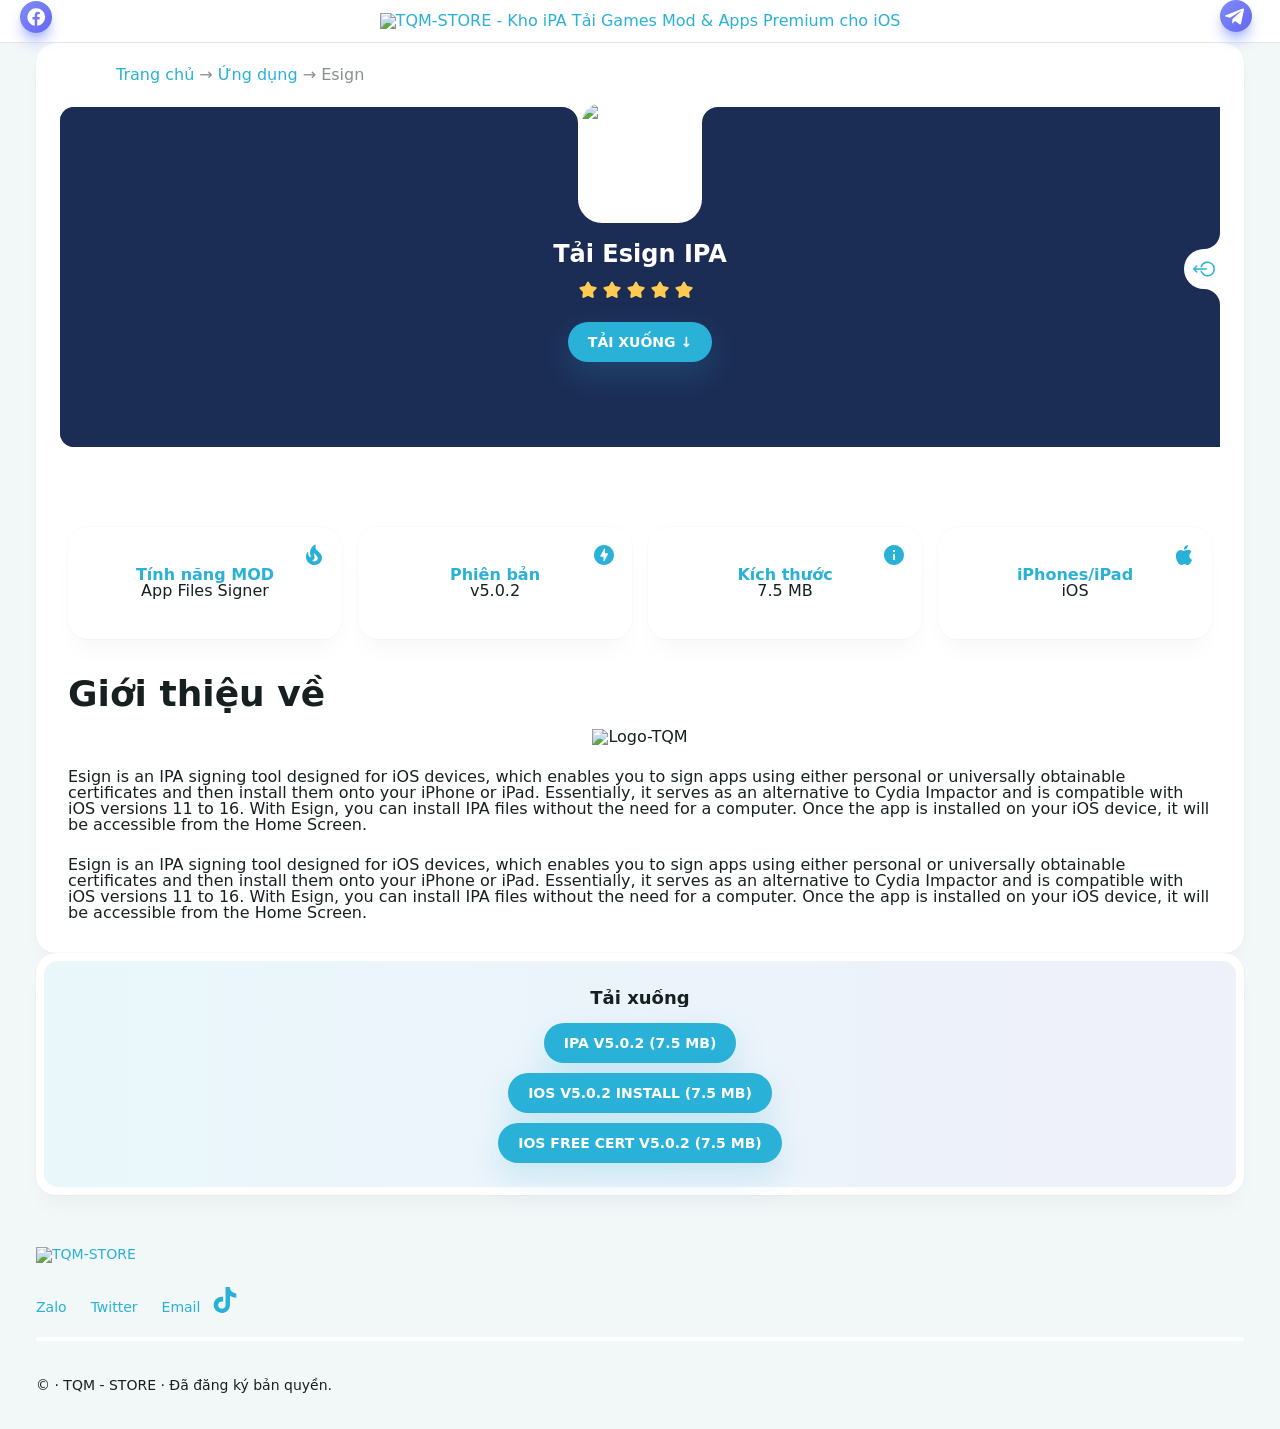
==== commit d6406b79: "Up" ====
--- a/app.html
+++ b/app.html
@@ -104,7 +104,7 @@
 
 
 <div class="f-app-view-dw">
-<a class="btn blue-style anchor" href="#download-now">Premium</a></div><div class="f-app-view-intro-bg">
+<a class="btn blue-style anchor" href="#download-now">Tải xuống ↓</a></div><div class="f-app-view-intro-bg">
 <img data-lazyloaded="1" src="[data-uri]" data-src="https://tweakhome.app/wp-content/uploads/2023/03/esign-1.webp" width="116" height="116" alt="TQM-Background" loading="lazy"></div>
 <svg class="intro-scroll" xmlns="http://www.w3.org/2000/svg" viewBox="0 0 36 72" width="36" height="72" style="display:none;">
 <path fill="#fff" d="M31.31,11.3A15.88,15.88,0,0,1,20,16h0a20,20,0,0,0,0,40h0A16,16,0,0,1,36,72V56h0V0A15.88,15.88,0,0,1,31.31,11.3Z"></path>
